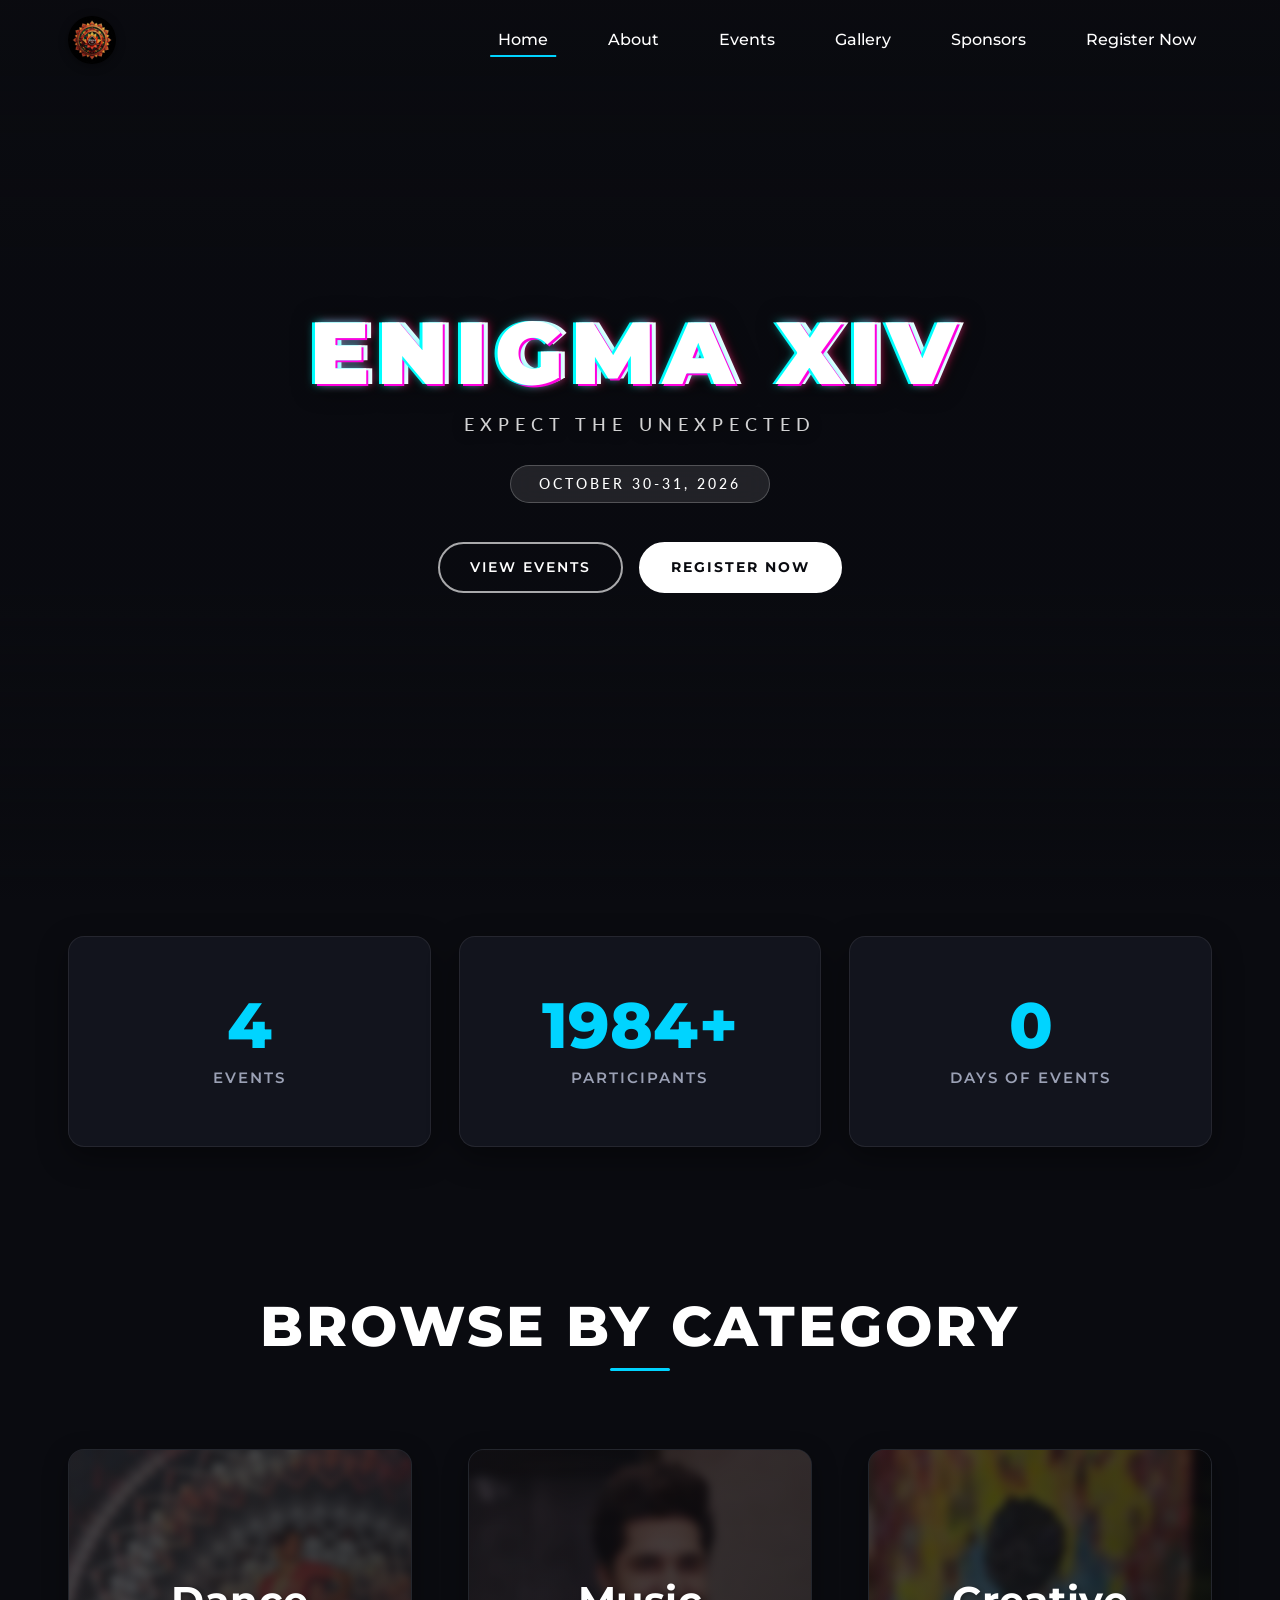
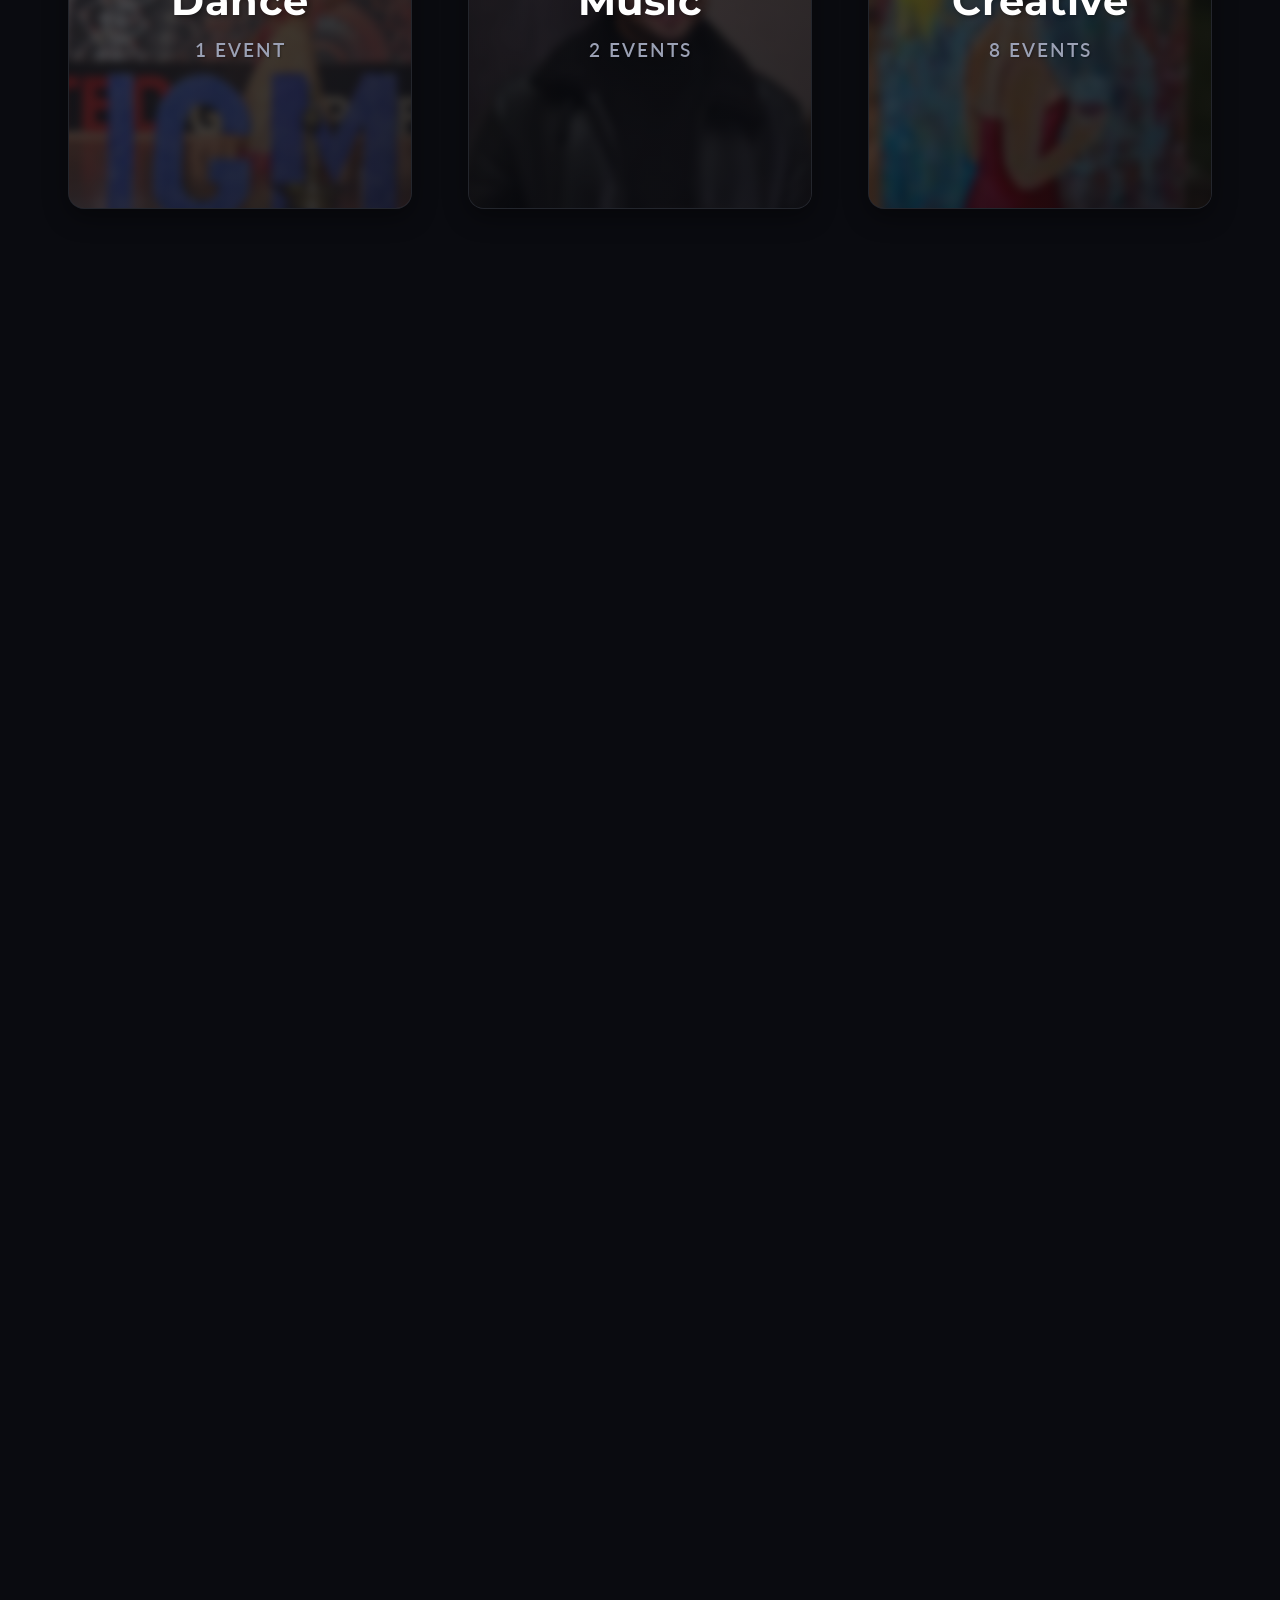
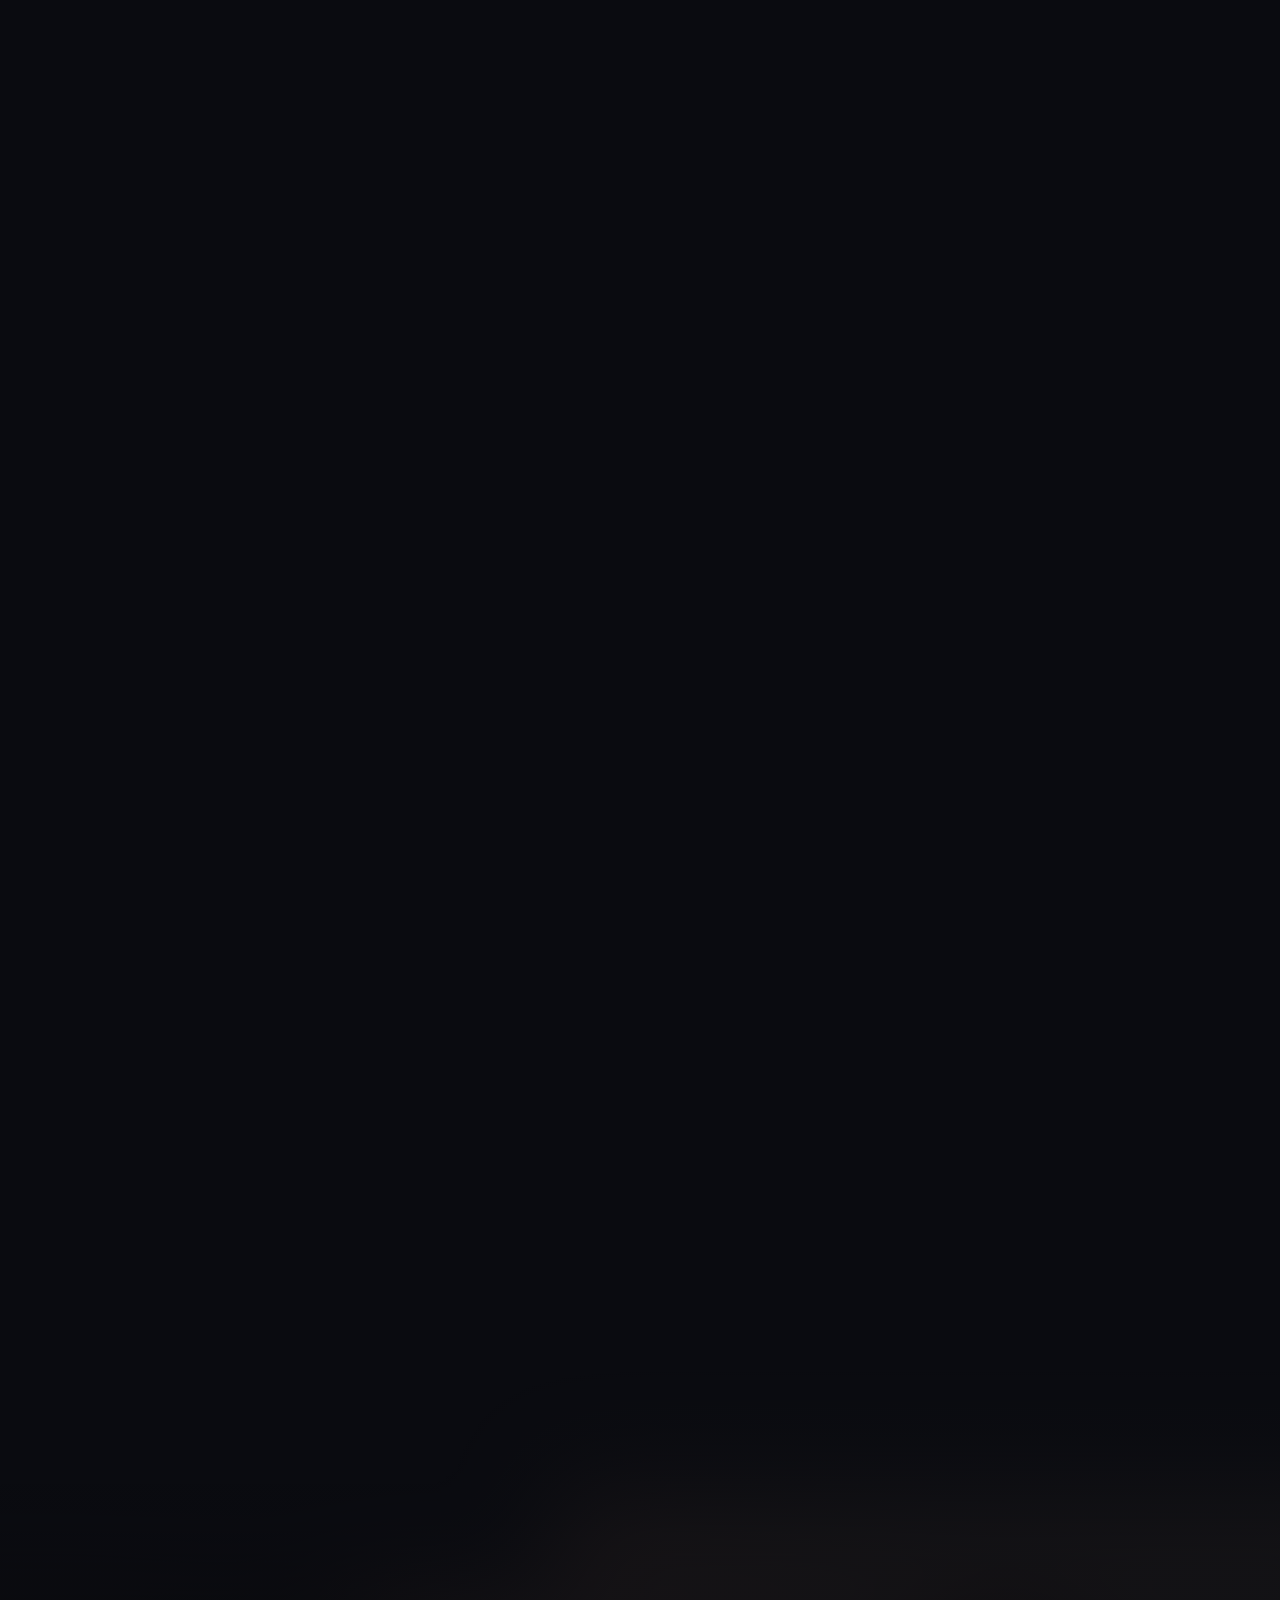
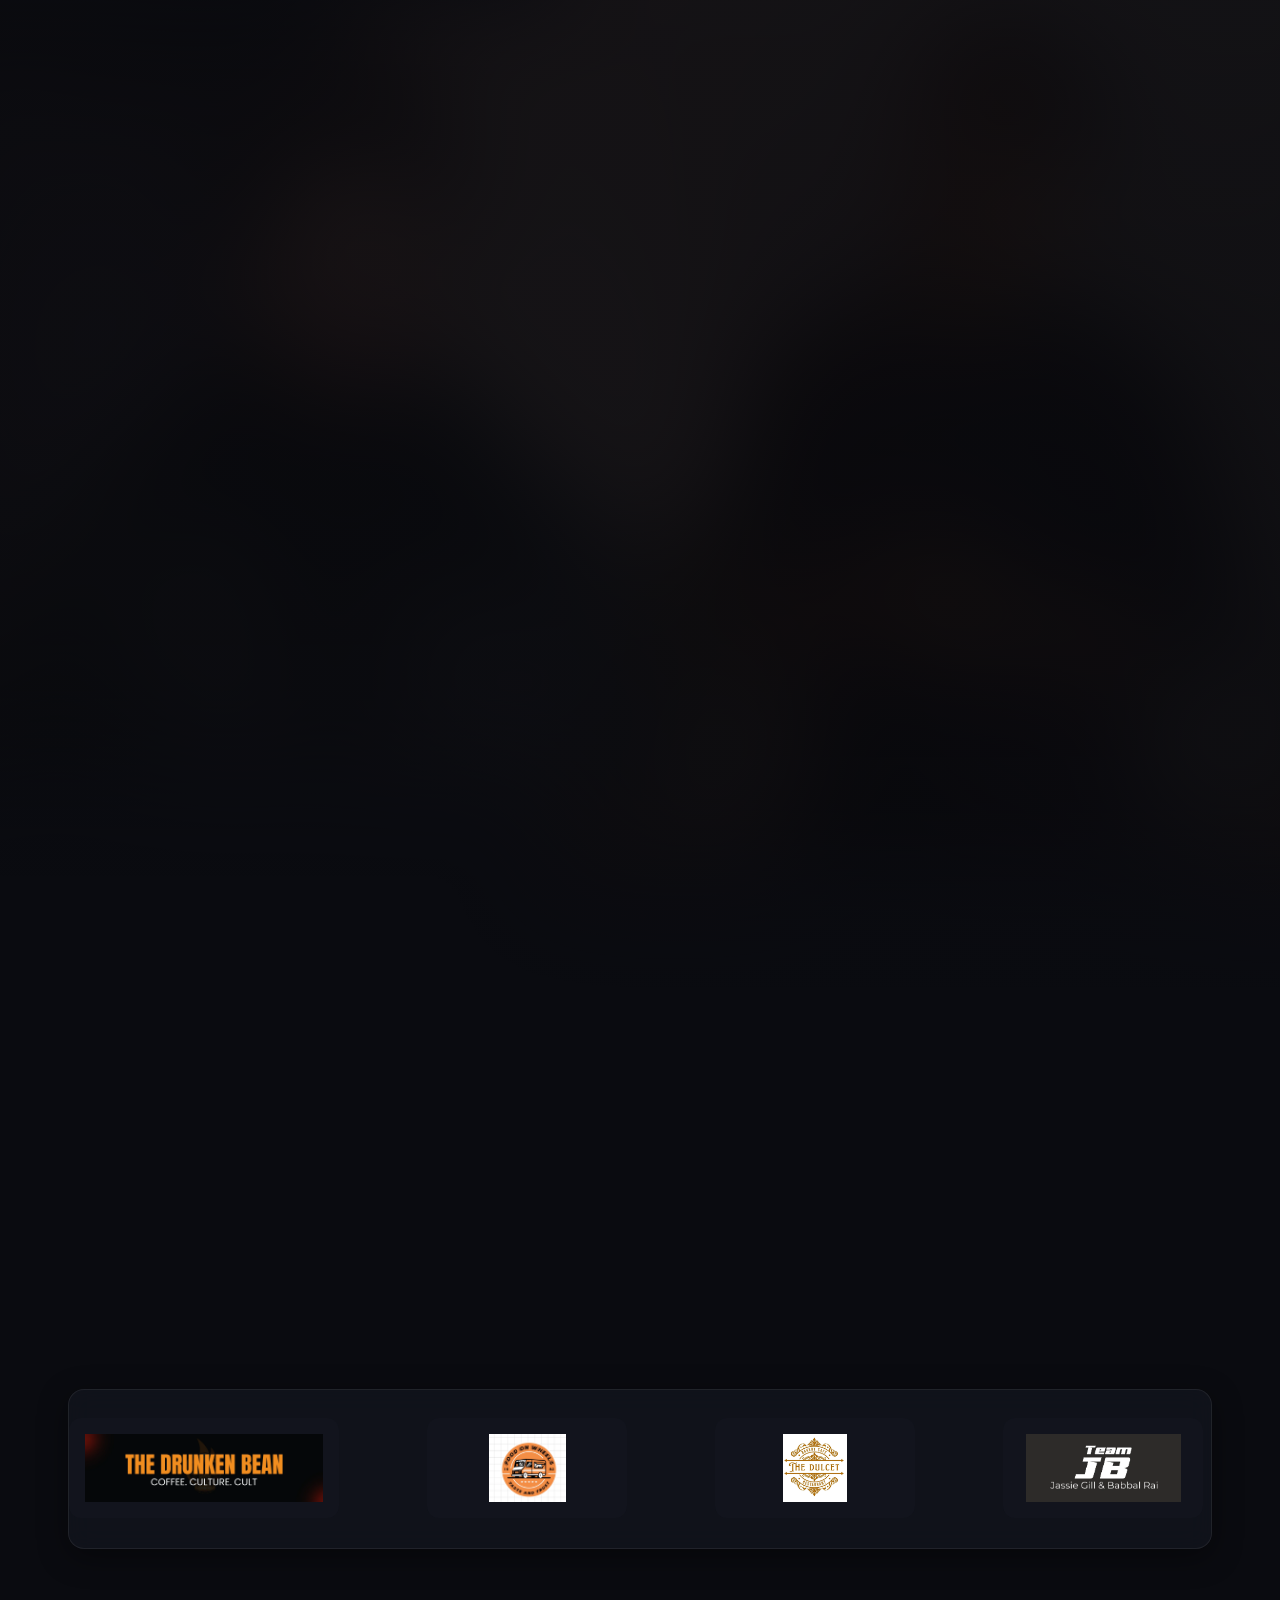
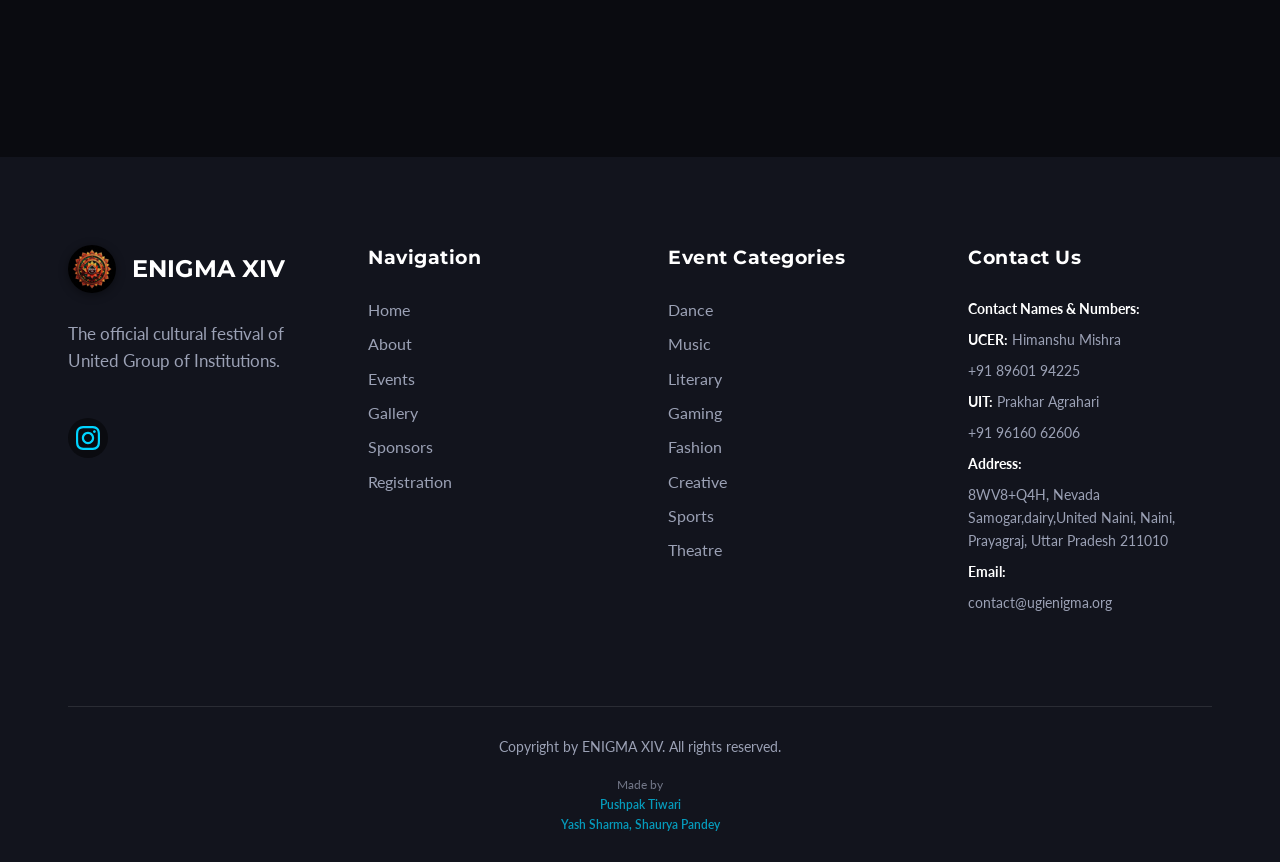
==== enigma13/index.html @ cfa93f31 "Fix total events count from 21 to 17" ====
<!DOCTYPE html>
<html lang="en">
<head>
    <meta charset="UTF-8">
    <meta name="viewport" content="width=device-width, initial-scale=1.0, maximum-scale=5.0, user-scalable=yes">
    <meta name="theme-color" content="#0A0A0A">
    <title>ENIGMA – The Pulse of UGI</title>
    
    <!-- Favicon -->
    <link rel="icon" type="image/jpeg" href="assets/logo.jpg">
    <link rel="shortcut icon" type="image/jpeg" href="assets/logo.jpg">
    <link rel="apple-touch-icon" href="assets/logo.jpg">
    
    <!-- Resource Hints for Performance -->
    <link rel="preconnect" href="https://fonts.googleapis.com">
    <link rel="preconnect" href="https://fonts.gstatic.com" crossorigin>
    <link rel="dns-prefetch" href="https://fonts.googleapis.com">
    <link rel="dns-prefetch" href="https://fonts.gstatic.com">
    <link rel="dns-prefetch" href="https://images.unsplash.com">
    
    <!-- Fonts with optimized loading -->
    <link href="https://fonts.googleapis.com/css2?family=Montserrat:wght@400;500;600;700;800&family=Lato:wght@300;400;700&display=swap" rel="stylesheet" media="print" onload="this.media='all'">
    <noscript><link href="https://fonts.googleapis.com/css2?family=Montserrat:wght@400;500;600;700;800&family=Lato:wght@300;400;700&display=swap" rel="stylesheet"></noscript>
    <!-- Fallback for fonts if onload fails -->
    <script>
        // Fallback font loading for mobile browsers
        (function() {
            var fontLink = document.querySelector('link[href*="fonts.googleapis.com"]');
            if (fontLink && fontLink.media === 'print') {
                setTimeout(function() {
                    if (fontLink.media === 'print') {
                        fontLink.media = 'all';
                    }
                }, 100);
            }
        })();
    </script>
    
    <!-- Critical CSS - Inline for faster rendering -->
    <style>
        /* Critical above-the-fold styles */
        body{background:#0A0A0A;color:#fff;font-family:'Lato',sans-serif;margin:0;padding:0}
        .header{position:fixed;top:0;left:0;width:100%;z-index:300;transition:transform .3s ease}
        /* Mobile hero video - no background image */
        @media (max-width:768px){
            .hero-video{display:block;width:100%;height:100%;object-fit:cover}
        }
    </style>
    
    <!-- Stylesheets -->
    <link rel="stylesheet" href="css/global.css?v=3" media="all">
    <link rel="stylesheet" href="css/header.css?v=3" media="all">
    <link rel="stylesheet" href="css/footer.css?v=3" media="all">
    <link rel="stylesheet" href="css/home.css?v=3" media="all">
    <link rel="stylesheet" href="css/animations.css?v=3" media="all">
</head>
<body>

    <!-- Header -->
    <header class="header" id="header">
        <div class="header-container">
            <a href="index.html" class="header-logo" aria-label="Go to Home Page">
                <img src="assets/logo.jpg" alt="ENIGMA XIV Logo" class="enigma-logo-img" width="50" height="50" loading="eager" fetchpriority="high" decoding="async">
            </a>
            <nav>
                <ul class="nav-menu">
                    <li><a href="index.html" class="active">Home</a></li>
                    <li><a href="about.html">About</a></li>
                    <li><a href="events.html">Events</a></li>
                    <li><a href="gallery.html">Gallery</a></li>
                    <li><a href="sponsors.html">Sponsors</a></li>
                    <li><a href="registration.html">Register Now</a></li>
                </ul>
            </nav>
            <button class="menu-toggle" id="menuToggle" aria-label="Toggle menu">
                <span></span>
                <span></span>
                <span></span>
            </button>
        </div>
        
        <!-- Mobile Menu Overlay -->
        <div class="mobile-menu-overlay" id="mobileMenu">
            <button class="mobile-menu-close" id="closeMenu" aria-label="Close menu">&times;</button>
            <ul class="mobile-menu">
                <li><a href="index.html">Home</a></li>
                <li><a href="about.html">About</a></li>
                <li><a href="events.html">Events</a></li>
                <li><a href="gallery.html">Gallery</a></li>
                <li><a href="sponsors.html">Sponsors</a></li>
                <li><a href="registration.html">Register Now</a></li>
            </ul>
        </div>
    </header>

    <!-- Main Content -->
    <main id="main-content">
        <!-- Hero Section -->
        <section class="hero-section" id="hero">
            <div class="hero-background">
                <video class="hero-video" autoplay loop muted playsinline webkit-playsinline preload="auto">
                    <source src="assets/home screen video.mp4" type="video/mp4">
                </video>
                <div class="hero-overlay"></div>
            </div>
            <div class="hero-content fade-in">
                <h1 class="hero-title" data-text="ENIGMA XIV">ENIGMA XIV</h1>
                <p class="hero-tagline">Expect the Unexpected</p>
                <p class="hero-dates">October 30-31, 2026</p>
                <div class="hero-buttons">
                    <a href="events.html" class="btn btn-outline">View Events</a>
                    <a href="registration.html" class="btn btn-primary">Register Now</a>
                </div>
            </div>
        </section>

        <!-- Statistics Section -->
        <section class="stats-section section">
            <div class="container">
                <div class="stats-grid">
                    <div class="stat-item fade-in">
                        <div class="stat-number" data-target="17">0</div>
                        <div class="stat-label">Events</div>
                    </div>
                    <div class="stat-item fade-in">
                        <div class="stat-number" data-target="8000">0</div>
                        <div class="stat-label">Participants</div>
                    </div>
                    <div class="stat-item fade-in">
                        <div class="stat-number" data-target="2">0</div>
                        <div class="stat-label">Days of Events</div>
                    </div>
                </div>
            </div>
        </section>

        <!-- Event Categories Section -->
        <section class="categories-section section">
            <div class="container">
                <h2 class="section-title fade-in">BROWSE BY CATEGORY</h2>
                <div class="categories-grid">
                    <a href="events.html?category=dance" class="category-card fade-in">
                        <div class="category-image"></div>
                        <div class="category-overlay"></div>
                        <div class="category-content">
                            <h3>Dance</h3>
                            <p class="category-count">1 EVENT</p>
                        </div>
                    </a>
                    <a href="events.html?category=music" class="category-card fade-in">
                        <div class="category-image"></div>
                        <div class="category-overlay"></div>
                        <div class="category-content">
                            <h3>Music</h3>
                            <p class="category-count">2 EVENTS</p>
                        </div>
                    </a>
                    <a href="events.html?category=creative" class="category-card fade-in">
                        <div class="category-image"></div>
                        <div class="category-overlay"></div>
                        <div class="category-content">
                            <h3>Creative</h3>
                            <p class="category-count">8 EVENTS</p>
                        </div>
                    </a>
                    <a href="events.html?category=theatre" class="category-card fade-in">
                        <div class="category-image"></div>
                        <div class="category-overlay"></div>
                        <div class="category-content">
                            <h3>Theatre</h3>
                            <p class="category-count">1 EVENT</p>
                        </div>
                    </a>
                    <a href="events.html?category=fashion" class="category-card fade-in">
                        <div class="category-image"></div>
                        <div class="category-overlay"></div>
                        <div class="category-content">
                            <h3>Fashion</h3>
                            <p class="category-count">1 EVENT</p>
                        </div>
                    </a>
                    <a href="events.html?category=gaming" class="category-card fade-in">
                        <div class="category-image"></div>
                        <div class="category-overlay"></div>
                        <div class="category-content">
                            <h3>Gaming</h3>
                            <p class="category-count">1 EVENT</p>
                        </div>
                    </a>
                    <a href="events.html?category=literary" class="category-card fade-in">
                        <div class="category-image"></div>
                        <div class="category-overlay"></div>
                        <div class="category-content">
                            <h3>Literary</h3>
                            <p class="category-count">1 EVENT</p>
                        </div>
                    </a>
                    <a href="events.html?category=sports" class="category-card fade-in">
                        <div class="category-image"></div>
                        <div class="category-overlay"></div>
                        <div class="category-content">
                            <h3>Sports</h3>
                            <p class="category-count">1 EVENT</p>
                        </div>
                    </a>
                </div>
            </div>
        </section>

        <!-- Schedule Section -->
        <section class="schedule-section section">
            <div class="container">
                <h2 class="section-title fade-in">EVENT SCHEDULE</h2>
                <div class="schedule-container">
                    <!-- Day 1 -->
                    <div class="schedule-day fade-in">
                        <div class="day-header">
                            <h3>Day 1</h3>
                            <p class="day-date">October 30, 2026</p>
                        </div>
                        <div class="day-events" id="day1Events">
                            <div class="schedule-event">
                                <span class="event-name">Open Mic</span>
                                <span class="event-venue">Audi, UCER</span>
                            </div>
                            <!-- <div class="schedule-event">
                                <span class="event-name">KBC Quiz</span>
                                <span class="event-venue">New CRC Conference Hall, UCER</span>
                            </div> -->
                            <div class="schedule-event">
                                <span class="event-name">Robo War</span>
                                <span class="event-venue">Activity Center, UCER</span>
                            </div>
                            <div class="schedule-event">
                                <span class="event-name">Nukkad Natak (Dramatics)</span>
                                <span class="event-venue">Open Theatre, UIT</span>
                            </div>
                            <div class="schedule-event">
                                <span class="event-name">Chessmate</span>
                                <span class="event-venue">Central Library, UCER</span>
                            </div>
                            <div class="schedule-event">
                                <span class="event-name">Face Painting</span>
                                <span class="event-venue">Smart Room, A-Block, Ground floor, UCER</span>
                            </div>
                            <div class="schedule-event">
                                <span class="event-name">Canvas Painting</span>
                                <span class="event-venue">Central Library, UCER</span>
                            </div>
                            <!--<div class="schedule-event">
                                <span class="event-name">Bug Brawl</span>
                                <span class="event-venue">Central Library Lab, First Floor, UCER</span>
                            </div>-->
                            <div class="schedule-event">
                                <span class="event-name">Fashion Show</span>
                                <span class="event-venue">Audi, UIT</span>
                            </div>
                            <div class="schedule-event">
                                <span class="event-name">Solo Dance</span>
                                <span class="event-venue">Audi, UIT</span>
                            </div>
                            <div class="schedule-event">
                                <span class="event-name">Solo Singing</span>
                                <span class="event-venue">Open Theater, UIT</span>
                            </div>
                            <!--<div class="schedule-event">
                                <span class="event-name">Roadies (Part 1)</span>
                                <span class="event-venue">Ground, UIT</span>
                            </div>-->
                            <!-- <div class="schedule-event">
                                <span class="event-name">Powerlifting</span>
                                <span class="event-venue">Ground, UIT</span>
                            </div> -->
                            <div class="schedule-event">
                                <span class="event-name">Mehndi Art</span>
                                <span class="event-venue">Conference Hall, UIP</span>
                            </div>
                            <div class="schedule-event">
                                <span class="event-name">Rangoli</span>
                                <span class="event-venue">Conference Hall, UIP</span>
                            </div>
                            <!-- <div class="schedule-event">
                                <span class="event-name">Mandala Art</span>
                                <span class="event-venue">3rd Floor, UCP</span>
                            </div> -->
                            <!-- <div class="schedule-event">
                                <span class="event-name">Shark Tank</span>
                                <span class="event-venue">Induction Hall, UCP</span>
                            </div> -->
                            <!--<div class="schedule-event">
                                <span class="event-name">Framefest (Start)</span>
                                <span class="event-venue">UGI</span>
                            </div>-->
                            <!--<div class="schedule-event">
                                <span class="event-name">Treasure Hunt</span>
                                <span class="event-venue">UGI</span>
                            </div>-->
                            <div class="schedule-event">
                                <span class="event-name">Web Dev</span>
                                <span class="event-venue">Lab, UIM</span>
                            </div>
                            <div class="schedule-event">
                                <span class="event-name">No Fire Cooking</span>
                                <span class="event-venue">Ground, UIT</span>
                            </div>
                            <div class="schedule-event">
                                <span class="event-name">Instrumental</span>
                                <span class="event-venue">Open Theater, UIT</span>
                            </div>
                        </div>
                    </div>

                    <!-- Day 2 -->
                    <div class="schedule-day fade-in">
                        <div class="day-header">
                            <h3>Day 2</h3>
                            <p class="day-date">October 31, 2026</p>
                        </div>
                        <div class="day-events" id="day2Events">
                            <div class="schedule-event">
                                <span class="event-name">Finale Solo Dance</span>
                                <span class="event-venue">Audi, UIT</span>
                            </div>
                            <div class="schedule-event">
                                <span class="event-name">Finale Group Dance</span>
                                <span class="event-venue">Open Theater, UIT</span>
                            </div>
                            <div class="schedule-event">
                                <span class="event-name">Finale Solo Singing</span>
                                <span class="event-venue">Open Theater, UIT</span>
                            </div>
                            <div class="schedule-event">
                                <span class="event-name">Finale Group Singing</span>
                                <span class="event-venue">Open Theater, UIT</span>
                            </div>
                            <!--<div class="schedule-event">
                                <span class="event-name">Framefest (End)</span>
                                <span class="event-venue">UGI</span>
                            </div>-->
                            <!-- <div class="schedule-event">
                                <span class="event-name">Powerlifting</span>
                                <span class="event-venue">Ground, UIT</span>
                            </div> -->
                            <!--<div class="schedule-event">
                                <span class="event-name">Roadies (Part 2)</span>
                                <span class="event-venue">Ground, UIT</span>
                            </div>-->
                            <div class="schedule-event schedule-event-concert">
                                <span class="event-name">Grand Concert</span>
                                <span class="event-venue">UIT Ground</span>
                            </div>
                        </div>
                    </div>
                </div>
            </div>
        </section>

        <!-- Special Guests Section -->
        <section class="guests-section section">
            <div class="container">
                <h2 class="section-title fade-in">SPECIAL GUESTS</h2>
                
                <!-- Chief Guest - Day 1 -->
                <div class="guest-day-container fade-in">
                    <div class="guests-grid">
                        <div class="guest-card guest-chief">
                            <div class="guest-label">Chief Guest</div>
                            <div class="guest-image">
                                <img src="assets/chief guest/Mohammad Misbahuddin Faruqui.webp" alt="Mohammad Misbahuddin Faruqui" loading="lazy" onerror="this.style.display='none'; this.nextElementSibling.style.display='flex';">
                                <div class="guest-placeholder" style="display: none;">MMF</div>
                            </div>
                            <div class="guest-name">Mohammad Misbahuddin Faruqui</div>
                            <div class="guest-date">Day 1 - November 21, 2025</div>
                            <div class="guest-venue-small">UCER</div>
                        </div>
                    </div>
                </div>

                <!-- Singers - Day 2 -->
                <div class="guest-day-container fade-in">
                    <div class="guests-grid">
                        <div class="guest-card guest-singer">
                            <div class="guest-label">Singer</div>
                            <div class="guest-image">
                                <img src="assets/singer/Jassi gill.webp" alt="Jassie Gill" loading="lazy" onerror="this.style.display='none'; this.nextElementSibling.style.display='flex';">
                                <div class="guest-placeholder" style="display: none;">JG</div>
                            </div>
                            <div class="guest-name">Jassie Gill</div>
                            <div class="guest-date">Day 2 - November 22, 2025</div>
                            <div class="guest-venue-small">UIT Ground</div>
                        </div>
                        <div class="guest-card guest-singer">
                            <div class="guest-label">Singer</div>
                            <div class="guest-image">
                                <img src="assets/singer/Babble Rai.webp" alt="Babbal Rai" loading="lazy" onerror="this.style.display='none'; this.nextElementSibling.style.display='flex';">
                                <div class="guest-placeholder" style="display: none;">BR</div>
                            </div>
                            <div class="guest-name">Babbal Rai</div>
                            <div class="guest-date">Day 2 - November 22, 2025</div>
                            <div class="guest-venue-small">UIT Ground</div>
                        </div>
                    </div>
                </div>
            </div>
        </section>

        <!-- Sponsors Marquee Section -->
        <section class="sponsors-section section">
            <div class="container">
                <h2 class="section-title fade-in">Our Sponsors</h2>
                <div class="sponsors-marquee">
                    <div class="sponsors-track">
                        <!-- All 12 Sponsor logos -->
                        <div class="sponsor-logo">
                            <img src="assets/sponseer/1000047033.webp" alt="Sponsor Logo" loading="lazy">
                        </div>
                        <div class="sponsor-logo">
                            <img src="assets/sponseer/1000047035.webp" alt="Sponsor Logo" loading="lazy">
                        </div>
                        <div class="sponsor-logo">
                            <img src="assets/sponseer/1000078763.webp" alt="Sponsor Logo" loading="lazy">
                        </div>
                        <div class="sponsor-logo">
                            <img src="assets/sponseer/1000078770.webp" alt="Sponsor Logo" loading="lazy">
                        </div>
                        <div class="sponsor-logo">
                            <img src="assets/sponseer/1000078773.webp" alt="Sponsor Logo" loading="lazy">
                        </div>
                        <div class="sponsor-logo">
                            <img src="assets/sponseer/1000078781.webp" alt="Sponsor Logo" loading="lazy">
                        </div>
                        <div class="sponsor-logo">
                            <img src="assets/sponseer/1000078783.webp" alt="Sponsor Logo" loading="lazy">
                        </div>
                        <div class="sponsor-logo">
                            <img src="assets/sponseer/1000078785.webp" alt="Sponsor Logo" loading="lazy">
                        </div>
                        <div class="sponsor-logo">
                            <img src="assets/sponseer/1000080586.webp" alt="Sponsor Logo" loading="lazy">
                        </div>
                        <div class="sponsor-logo">
                            <img src="assets/sponseer/1000080589.webp" alt="Sponsor Logo" loading="lazy">
                        </div>
                        <div class="sponsor-logo">
                            <img src="assets/sponseer/1000081649.webp" alt="Sponsor Logo" loading="lazy">
                        </div>
                        <div class="sponsor-logo">
                            <img src="assets/sponseer/1000081650.webp" alt="Sponsor Logo" loading="lazy">
                        </div>
                        <!-- Duplicate for seamless loop -->
                        <div class="sponsor-logo">
                            <img src="assets/sponseer/1000047033.webp" alt="Sponsor Logo" loading="lazy">
                        </div>
                        <div class="sponsor-logo">
                            <img src="assets/sponseer/1000047035.webp" alt="Sponsor Logo" loading="lazy">
                        </div>
                        <div class="sponsor-logo">
                            <img src="assets/sponseer/1000078763.webp" alt="Sponsor Logo" loading="lazy">
                        </div>
                        <div class="sponsor-logo">
                            <img src="assets/sponseer/1000078770.webp" alt="Sponsor Logo" loading="lazy">
                        </div>
                        <div class="sponsor-logo">
                            <img src="assets/sponseer/1000078773.webp" alt="Sponsor Logo" loading="lazy">
                        </div>
                        <div class="sponsor-logo">
                            <img src="assets/sponseer/1000078781.webp" alt="Sponsor Logo" loading="lazy">
                        </div>
                        <div class="sponsor-logo">
                            <img src="assets/sponseer/1000078783.webp" alt="Sponsor Logo" loading="lazy">
                        </div>
                        <div class="sponsor-logo">
                            <img src="assets/sponseer/1000078785.webp" alt="Sponsor Logo" loading="lazy">
                        </div>
                        <div class="sponsor-logo">
                            <img src="assets/sponseer/1000080586.webp" alt="Sponsor Logo" loading="lazy">
                        </div>
                        <div class="sponsor-logo">
                            <img src="assets/sponseer/1000080589.webp" alt="Sponsor Logo" loading="lazy">
                        </div>
                        <div class="sponsor-logo">
                            <img src="assets/sponseer/1000081649.webp" alt="Sponsor Logo" loading="lazy">
                        </div>
                        <div class="sponsor-logo">
                            <img src="assets/sponseer/1000081650.webp" alt="Sponsor Logo" loading="lazy">
                        </div>
                    </div>
                </div>
            </div>
        </section>
    </main>

    <!-- Footer -->
    <footer class="footer">
        <div class="footer-container">
            <div class="footer-grid">
                <!-- Column 1: Logo & Description -->
                <div class="footer-column">
                    <div class="footer-logo">
                        <img src="assets/logo.jpg" alt="ENIGMA XIV Logo" class="enigma-logo-img" width="50" height="50" loading="eager" fetchpriority="high" decoding="async">
                        <span>ENIGMA XIV</span>
                    </div>
                    <p>The official cultural festival of United Group of Institutions.</p>
                    <div class="social-icons">
                        <a href="https://www.instagram.com/enigmafest_25/" target="_blank" rel="noopener noreferrer" aria-label="Instagram">
                            <svg width="24" height="24" viewBox="0 0 24 24" fill="none" xmlns="http://www.w3.org/2000/svg">
                                <path d="M12 2.163c3.204 0 3.584.012 4.85.07 3.252.148 4.771 1.691 4.919 4.919.058 1.265.069 1.645.069 4.849 0 3.205-.012 3.584-.069 4.849-.149 3.225-1.664 4.771-4.919 4.919-1.266.058-1.644.07-4.85.07-3.204 0-3.584-.012-4.849-.07-3.26-.149-4.771-1.699-4.919-4.92-.058-1.265-.07-1.644-.07-4.849 0-3.204.013-3.583.07-4.849.149-3.227 1.664-4.771 4.919-4.919 1.266-.057 1.645-.069 4.849-.069zm0-2.163c-3.259 0-3.667.014-4.947.072-4.358.2-6.78 2.618-6.98 6.98-.059 1.281-.073 1.689-.073 4.948 0 3.259.014 3.668.072 4.948.2 4.358 2.618 6.78 6.98 6.98 1.281.058 1.689.072 4.948.072 3.259 0 3.668-.014 4.948-.072 4.354-.2 6.782-2.618 6.979-6.98.059-1.28.073-1.689.073-4.948 0-3.259-.014-3.667-.072-4.947-.196-4.354-2.617-6.78-6.979-6.98-1.281-.059-1.69-.073-4.949-.073zm0 5.838c-3.403 0-6.162 2.759-6.162 6.162s2.759 6.163 6.162 6.163 6.162-2.759 6.162-6.163c0-3.403-2.759-6.162-6.162-6.162zm0 10.162c-2.209 0-4-1.79-4-4 0-2.209 1.791-4 4-4s4 1.791 4 4c0 2.21-1.791 4-4 4zm6.406-11.845c-.796 0-1.441.645-1.441 1.44s.645 1.44 1.441 1.44c.795 0 1.439-.645 1.439-1.44s-.644-1.44-1.439-1.44z" fill="currentColor"/>
                            </svg>
                        </a>
                    </div>
                </div>

                <!-- Column 2: Navigation -->
                <div class="footer-column">
                    <h4>Navigation</h4>
                    <ul class="footer-links">
                        <li><a href="index.html">Home</a></li>
                        <li><a href="about.html">About</a></li>
                        <li><a href="events.html">Events</a></li>
                        <li><a href="gallery.html">Gallery</a></li>
                        <li><a href="sponsors.html">Sponsors</a></li>
                        <li><a href="registration.html">Registration</a></li>
                    </ul>
                </div>

                <!-- Column 3: Event Categories -->
                <div class="footer-column">
                    <h4>Event Categories</h4>
                    <ul class="footer-links">
                        <li><a href="events.html?category=dance">Dance</a></li>
                        <li><a href="events.html?category=music">Music</a></li>
                        <li><a href="events.html?category=literary">Literary</a></li>
                        <li><a href="events.html?category=gaming">Gaming</a></li>
                        <li><a href="events.html?category=fashion">Fashion</a></li>
                        <li><a href="events.html?category=creative">Creative</a></li>
                        <li><a href="events.html?category=sports">Sports</a></li>
                        <li><a href="events.html?category=theatre">Theatre</a></li>

                    </ul>
                </div>

                <!-- Column 4: Contact Us -->
                <div class="footer-column">
                    <h4>Contact Us</h4>
                    <div class="contact-info">
                        <p><strong>Contact Names & Numbers:</strong></p>
                        <p><strong>UCER:</strong> Himanshu Mishra</p>
                        <p>+91 89601 94225</p>
                        <p><strong>UIT:</strong> Prakhar Agrahari</p>
                        <p>+91 96160 62606</p>
                        <p><strong>Address:</strong></p>
                        <p>8WV8+Q4H, Nevada Samogar,dairy,United Naini, Naini, Prayagraj, Uttar Pradesh 211010
</p>
                        <p><strong>Email:</strong></p>
                        <p>contact@ugienigma.org</p>
                    </div>
                </div>
            </div>
            <div class="footer-bottom">
                <p>Copyright by ENIGMA XIV. All rights reserved.</p>
                <p class="footer-credit">Made by <br><span class="credit-names">Pushpak Tiwari <br>Yash Sharma, Shaurya Pandey</span></p>
            </div>
        </div>
    </footer>

    <!-- Scripts - Deferred for better performance -->
    <script src="js/header.js" defer></script>
    <script src="js/animations.js" defer></script>
    <script src="js/main.js" defer></script>
    <script src="js/version-check.js" defer></script>
</body>
</html>
---- enigma13/css/global.css ----
/* ============================================
   ENIGMA XIII - Global CSS Variables & Styles
   ============================================ */

:root {
    /* Typography Variables */
    --font-heading: 'Montserrat', sans-serif;
    --font-body: 'Lato', sans-serif;

    /* Clean College Fest Palette (Non-Cyberpunk) */
    --color-primary: #00D4FF;        /* Vibrant Fest Cyan/Blue */
    --color-secondary: #FFB703;      /* Warm Festival Gold/Amber */
    --color-accent: #FF5E7E;         /* Warm Coral Highlight */
    --color-bg: #0A0B10;             /* Clean Deep Fest Background */
    --color-surface: #12141D;        /* Card Background */
    --color-surface-card: rgba(18, 20, 29, 0.85);
    --color-border: rgba(255, 255, 255, 0.08);
    --color-border-glow: rgba(0, 212, 255, 0.25);
    --color-text-primary: #FFFFFF;   /* Main Text */
    --color-text-secondary: #9BA1B5; /* Sub-headings, meta-text */

    /* Spacing Variables */
    --spacing-xs: 0.5rem;
    --spacing-sm: 1rem;
    --spacing-md: 1.75rem;
    --spacing-lg: 3.5rem;
    --spacing-xl: 5.5rem;
    --spacing-xxl: 7.5rem;

    /* Border Radius */
    --radius-sm: 6px;
    --radius-md: 12px;
    --radius-lg: 16px;
    --radius-xl: 24px;
    --radius-full: 9999px;

    /* Transitions */
    --transition-fast: 0.2s ease;
    --transition-normal: 0.3s ease;
    --transition-slow: 0.5s ease;

    /* Z-index Layers */
    --z-base: 1;
    --z-dropdown: 100;
    --z-sticky: 200;
    --z-fixed: 300;
    --z-modal: 400;
}

/* ============================================
   Global Reset & Base Styles
   ============================================ */

/* Performance optimizations */
* {
    margin: 0;
    padding: 0;
    box-sizing: border-box;
}

/* GPU acceleration for transforms */
*,
*::before,
*::after {
    -webkit-font-smoothing: antialiased;
    -moz-osx-font-smoothing: grayscale;
}

/* Optimize rendering */
img, video {
    max-width: 100%;
    height: auto;
    display: block;
}

/* Mobile image optimization */
@media (max-width: 768px) {
    img {
        max-width: 100%;
        width: 100%;
        height: auto;
        object-fit: cover;
        image-rendering: -webkit-optimize-contrast;
        image-rendering: crisp-edges;
        display: block;
    }
    
    /* Prevent image overflow on mobile */
    .container img,
    section img {
        max-width: 100%;
        width: auto;
    }
}

html {
    scroll-behavior: smooth;
    font-size: 16px;
    -webkit-text-size-adjust: 100%;
    text-size-adjust: 100%;
}

body {
    font-family: var(--font-body);
    background-color: var(--color-bg);
    color: var(--color-text-primary);
    line-height: 1.65;
    overflow-x: hidden;
    -webkit-font-smoothing: antialiased;
    -moz-osx-font-smoothing: grayscale;
    -webkit-tap-highlight-color: transparent;
    text-rendering: optimizeLegibility;
    -webkit-font-feature-settings: "kern" 1;
    font-feature-settings: "kern" 1;
}

/* Touch-friendly buttons on mobile */
@media (max-width: 768px) {
    button,
    a.btn,
    .btn {
        min-height: 44px;
        min-width: 44px;
        touch-action: manipulation;
    }
}

/* ============================================
   Typography & Fest Titles
   ============================================ */

h1, h2, h3, h4, h5, h6 {
    font-family: var(--font-heading);
    font-weight: 800;
    line-height: 1.25;
    margin-bottom: var(--spacing-sm);
    color: var(--color-text-primary);
    letter-spacing: 0.5px;
}

h1 {
    font-size: clamp(2.2rem, 5vw, 3.8rem);
    letter-spacing: 1px;
}

h2 {
    font-size: clamp(1.8rem, 4vw, 2.8rem);
    letter-spacing: 1px;
}

h3 {
    font-size: clamp(1.3rem, 2.5vw, 1.8rem);
}

p {
    margin-bottom: var(--spacing-sm);
    color: var(--color-text-secondary);
    font-size: 1.05rem;
}

img {
    max-width: 100%;
    height: auto;
    display: block;
    image-rendering: -webkit-optimize-contrast;
    image-rendering: crisp-edges;
}

a {
    color: var(--color-primary);
    text-decoration: none;
    transition: all var(--transition-fast);
}

a:hover {
    color: #FFFFFF;
}

/* Section Title - Clean College Fest Styling */
.section-title {
    font-family: var(--font-heading);
    font-size: clamp(2rem, 4vw, 3rem);
    text-align: center;
    margin-bottom: var(--spacing-xl);
    text-transform: uppercase;
    letter-spacing: 3px;
    font-weight: 800;
    color: #FFFFFF;
    position: relative;
    display: table;
    margin-left: auto;
    margin-right: auto;
}

.section-title::after {
    content: '';
    position: absolute;
    bottom: -10px;
    left: 50%;
    transform: translateX(-50%);
    width: 60px;
    height: 3px;
    background: var(--color-primary);
    border-radius: var(--radius-full);
}

/* ============================================
   Custom Scrollbar - Sleek Modern Dark
   ============================================ */

::-webkit-scrollbar {
    width: 8px;
}

::-webkit-scrollbar-track {
    background: #0A0B10;
}

::-webkit-scrollbar-thumb {
    background: #1F2433;
    border-radius: var(--radius-full);
}

::-webkit-scrollbar-thumb:hover {
    background: var(--color-primary);
}

/* ============================================
   Animation Classes
   ============================================ */

.fade-in {
    opacity: 0;
    transform: translateY(30px);
    transition: opacity 0.6s ease, transform 0.6s ease;
}

.fade-in.is-visible {
    opacity: 1;
    transform: translateY(0);
}

.slide-in-left {
    opacity: 0;
    transform: translateX(-50px);
    transition: opacity 0.6s ease, transform 0.6s ease;
}

.slide-in-left.is-visible {
    opacity: 1;
    transform: translateX(0);
}

.slide-in-right {
    opacity: 0;
    transform: translateX(50px);
    transition: opacity 0.6s ease, transform 0.6s ease;
}

.slide-in-right.is-visible {
    opacity: 1;
    transform: translateX(0);
}

/* ============================================
   Responsive Typography
   ============================================ */

/* Container Responsive - Optimized */
.container {
    width: 100%;
    max-width: 1200px;
    margin: 0 auto;
    padding: 0 var(--spacing-md);
    contain: layout style;
}

@media (max-width: 992px) {
    .container {
        padding: 0 var(--spacing-md);
    }
}

@media (max-width: 768px) {
    html {
        font-size: 14px;
    }

    .container {
        padding: 0 var(--spacing-sm);
    }

    h1 {
        font-size: 2.5rem;
    }

    h2 {
        font-size: 2rem;
    }

    h3 {
        font-size: 1.5rem;
    }

    p {
        line-height: 1.5;
        font-size: 0.95rem;
    }
}

@media (max-width: 480px) {
    html {
        font-size: 13px;
    }

    .container {
        padding: 0 var(--spacing-xs);
    }

    h1 {
        font-size: 2rem;
    }

    h2 {
        font-size: 1.75rem;
    }

    h3 {
        font-size: 1.3rem;
    }
}
---- enigma13/css/header.css ----
/* ============================================
   Header Component Styles
   ============================================ */

.header {
    position: fixed;
    top: 0;
    left: 0;
    width: 100%;
    z-index: var(--z-fixed);
    padding: var(--spacing-sm) 0;
    transition: all var(--transition-normal);
    background-color: transparent;
    transform: translateY(0);
}

.header.header-hidden {
    transform: translateY(-100%);
}

.header.scrolled {
    background-color: rgba(7, 6, 12, 0.85);
    backdrop-filter: blur(16px);
    -webkit-backdrop-filter: blur(16px);
    border-bottom: 1px solid rgba(0, 240, 255, 0.25);
    box-shadow: 0 10px 30px rgba(0, 0, 0, 0.6), 0 0 25px rgba(0, 240, 255, 0.15);
    padding: var(--spacing-xs) 0;
}

.header-container {
    max-width: 1200px;
    margin: 0 auto;
    padding: 0 var(--spacing-md);
    display: flex;
    justify-content: space-between;
    align-items: center;
}

/* Logo */
.header-logo {
    display: flex;
    align-items: center;
    gap: var(--spacing-sm);
    z-index: var(--z-fixed);
    flex-shrink: 0;
    cursor: pointer;
    transition: transform var(--transition-fast), opacity var(--transition-fast);
    text-decoration: none;
    color: inherit;
}

.header-logo:hover {
    transform: scale(1.05);
    opacity: 0.9;
    text-decoration: none;
}

.header-logo:active {
    transform: scale(0.98);
}

.header-logo:focus {
    outline: 2px solid var(--color-primary);
    outline-offset: 4px;
    border-radius: var(--radius-sm);
}

.enigma-logo-img {
    height: 48px;
    width: 48px;
    border-radius: 50%;
    object-fit: cover;
    background: transparent;
    display: block;
    flex-shrink: 0;
    box-shadow: 0 2px 10px rgba(0, 0, 0, 0.4);
}

.header-logo-text {
    font-family: var(--font-heading);
    font-size: 1.5rem;
    font-weight: 700;
    color: var(--color-text-primary);
    display: inline-block;
    white-space: nowrap;
    line-height: 1;
    margin: 0;
}

/* Navigation */
.nav-menu {
    display: flex;
    list-style: none;
    gap: var(--spacing-md);
    align-items: center;
}

.nav-menu a {
    color: var(--color-text-primary);
    font-family: var(--font-heading);
    font-weight: 500;
    font-size: 1rem;
    padding: var(--spacing-xs) var(--spacing-sm);
    border-radius: var(--radius-sm);
    transition: color var(--transition-fast), background-color var(--transition-fast);
    position: relative;
}

.nav-menu a::after {
    content: '';
    position: absolute;
    bottom: 0;
    left: 50%;
    transform: translateX(-50%);
    width: 0;
    height: 2px;
    background: var(--color-primary);
    transition: width var(--transition-normal);
}

.nav-menu a:hover::after,
.nav-menu a.active::after {
    width: 80%;
}

.nav-menu a:hover {
    color: var(--color-primary);
}

/* Register Button */
.btn-register {
    background-color: var(--color-primary);
    color: var(--color-bg);
    padding: var(--spacing-xs) var(--spacing-md);
    border: none;
    border-radius: var(--radius-md);
    font-family: var(--font-heading);
    font-weight: 600;
    font-size: 1rem;
    cursor: pointer;
    transition: transform var(--transition-fast), box-shadow var(--transition-fast);
    text-transform: uppercase;
    letter-spacing: 1px;
}

.btn-register:hover {
    transform: scale(1.05);
    box-shadow: 0 4px 20px rgba(0, 255, 255, 0.4);
}

/* Mobile Menu Toggle */
.menu-toggle {
    display: none;
    flex-direction: column;
    gap: 5px;
    background: none;
    border: none;
    cursor: pointer;
    padding: var(--spacing-xs);
    z-index: var(--z-fixed);
}

.menu-toggle span {
    width: 25px;
    height: 3px;
    background: var(--color-text-primary);
    transition: all var(--transition-normal);
    border-radius: var(--radius-sm);
}

.menu-toggle.active span:nth-child(1) {
    transform: rotate(45deg) translate(8px, 8px);
}

.menu-toggle.active span:nth-child(2) {
    opacity: 0;
}

.menu-toggle.active span:nth-child(3) {
    transform: rotate(-45deg) translate(7px, -7px);
}

/* Mobile Menu Overlay */
.mobile-menu-overlay {
    position: fixed;
    top: 0;
    left: 0;
    width: 100vw;
    height: 100vh;
    background-color: var(--color-bg);
    z-index: var(--z-modal);
    display: none;
    flex-direction: column;
    justify-content: center;
    align-items: center;
    opacity: 0;
    transition: opacity var(--transition-normal);
}

.mobile-menu-overlay.active {
    display: flex;
    opacity: 1;
}

.mobile-menu {
    list-style: none;
    text-align: center;
}

.mobile-menu li {
    margin-bottom: var(--spacing-md);
    animation: slideInRight 0.3s ease forwards;
    opacity: 0;
}

.mobile-menu li:nth-child(1) { animation-delay: 0.1s; }
.mobile-menu li:nth-child(2) { animation-delay: 0.2s; }
.mobile-menu li:nth-child(3) { animation-delay: 0.3s; }
.mobile-menu li:nth-child(4) { animation-delay: 0.4s; }
.mobile-menu li:nth-child(5) { animation-delay: 0.5s; }
.mobile-menu li:nth-child(6) { animation-delay: 0.6s; }

.mobile-menu a {
    font-family: var(--font-heading);
    font-size: 2rem;
    font-weight: 700;
    color: var(--color-text-primary);
    display: block;
    padding: var(--spacing-sm);
    transition: color var(--transition-fast);
}

.mobile-menu a:hover {
    color: var(--color-primary);
}

.mobile-menu-close {
    position: absolute;
    top: var(--spacing-md);
    right: var(--spacing-md);
    background: none;
    border: none;
    color: var(--color-text-primary);
    font-size: 2rem;
    cursor: pointer;
    width: 50px;
    height: 50px;
    display: flex;
    align-items: center;
    justify-content: center;
    border-radius: 50%;
    transition: background-color var(--transition-fast);
}

.mobile-menu-close:hover {
    background-color: var(--color-surface);
}

@keyframes slideInRight {
    from {
        opacity: 0;
        transform: translateX(50px);
    }
    to {
        opacity: 1;
        transform: translateX(0);
    }
}

/* Responsive Design */
@media (max-width: 768px) {
    .nav-menu,
    .btn-register {
        display: none;
    }

    .menu-toggle {
        display: flex;
    }

    .header-logo {
        gap: var(--spacing-xs);
    }

    .enigma-logo-img {
        height: 60px;
        max-width: 180px;
    }
}

@media (max-width: 480px) {
    .header {
        padding: var(--spacing-sm) 0;
    }

    .header-container {
        padding: 0 var(--spacing-sm);
    }

    .enigma-logo-img {
        height: 45px;
        max-width: 130px;
    }

    .mobile-menu a {
        font-size: 1.5rem;
    }
}
---- enigma13/css/footer.css ----
/* ============================================
   Footer Component Styles
   ============================================ */

.footer {
    background-color: var(--color-surface);
    padding: var(--spacing-xl) 0 var(--spacing-md);
    margin-top: var(--spacing-xl);
}

.footer-container {
    max-width: 1200px;
    margin: 0 auto;
    padding: 0 var(--spacing-md);
}

.footer-grid {
    display: grid;
    grid-template-columns: repeat(4, 1fr);
    gap: var(--spacing-lg);
    margin-bottom: var(--spacing-lg);
}

.footer-column {
    display: flex;
    flex-direction: column;
}

.footer-logo {
    margin-bottom: var(--spacing-md);
    display: flex;
    align-items: center;
    gap: var(--spacing-sm);
    flex-wrap: wrap;
}

.footer-logo img {
    height: 48px;
    width: 48px;
    border-radius: 50%;
    object-fit: cover;
    display: block;
    flex-shrink: 0;
    box-shadow: 0 2px 10px rgba(0, 0, 0, 0.4);
}

.footer-logo span {
    font-family: var(--font-heading);
    font-size: 1.5rem;
    font-weight: 700;
    color: var(--color-text-primary);
    display: inline-block;
    white-space: nowrap;
    line-height: 1;
    margin: 0;
}

.footer-column h4 {
    font-family: var(--font-heading);
    font-size: 1.2rem;
    font-weight: 700;
    margin-bottom: var(--spacing-md);
    color: var(--color-text-primary);
}

.footer-column p {
    color: var(--color-text-secondary);
    margin-bottom: var(--spacing-sm);
    line-height: 1.6;
}

.footer-links {
    list-style: none;
}

.footer-links li {
    margin-bottom: var(--spacing-xs);
}

.footer-links a {
    color: var(--color-text-secondary);
    transition: color var(--transition-fast);
    display: inline-block;
}

.footer-links a:hover {
    color: var(--color-primary);
    transform: translateX(5px);
}

.contact-info {
    margin-bottom: var(--spacing-md);
}

.contact-info p {
    margin-bottom: var(--spacing-xs);
    font-size: 0.9rem;
}

.contact-info strong {
    color: var(--color-text-primary);
}

.social-icons {
    display: flex;
    gap: var(--spacing-sm);
    margin-top: var(--spacing-md);
}

.social-icons a {
    width: 40px;
    height: 40px;
    display: flex;
    align-items: center;
    justify-content: center;
    background-color: var(--color-bg);
    border-radius: 50%;
    transition: transform var(--transition-fast), background-color var(--transition-fast);
}

.social-icons a:hover {
    transform: scale(1.1);
    background-color: var(--color-primary);
}

.social-icons img,
.social-icons svg {
    width: 24px;
    height: 24px;
    object-fit: contain;
}

.social-icons svg {
    fill: var(--color-text-secondary);
    transition: fill var(--transition-fast);
}

.social-icons a:hover svg {
    fill: var(--color-text-primary);
}

.footer-bottom {
    border-top: 1px solid rgba(255, 255, 255, 0.1);
    padding-top: var(--spacing-md);
    text-align: center;
}

.footer-bottom p {
    color: var(--color-text-secondary);
    font-size: 0.9rem;
    margin: 0;
}

.footer-credit {
    margin-top: var(--spacing-sm) !important;
    font-size: 0.75rem !important;
    color: var(--color-text-secondary) !important;
    opacity: 0.7;
}

.credit-names {
    color: var(--color-primary);
    font-weight: 600;
}

/* Responsive Design */
@media (max-width: 992px) {
    .footer-grid {
        grid-template-columns: repeat(2, 1fr);
    }
}

@media (max-width: 768px) {
    .footer-grid {
        grid-template-columns: 1fr;
        gap: var(--spacing-md);
    }

    .footer-column {
        text-align: center;
    }

    .footer-logo {
        justify-content: center;
        gap: var(--spacing-xs);
    }

    .footer-logo img {
        height: 45px;
        max-width: 130px;
    }

    .footer-logo span {
        font-size: 1.3rem;
    }

    .social-icons {
        justify-content: center;
    }
}

@media (max-width: 480px) {
    .footer {
        padding: var(--spacing-lg) 0 var(--spacing-sm);
    }

    .footer-container {
        padding: 0 var(--spacing-sm);
    }

    .footer-grid {
        gap: var(--spacing-md);
    }

    .footer-column {
        text-align: center;
    }

    .footer-column h4 {
        font-size: 1rem;
        margin-bottom: var(--spacing-sm);
    }

    .footer-links {
        font-size: 0.9rem;
    }

    .footer-logo {
        flex-direction: column;
        align-items: center;
        gap: var(--spacing-xs);
    }

    .footer-logo img {
        height: 40px;
        max-width: 120px;
    }

    .footer-logo span {
        font-size: 1.2rem;
    }

    .contact-info {
        font-size: 0.85rem;
    }

    .social-icons {
        justify-content: center;
        margin-top: var(--spacing-sm);
    }

    .social-icons a {
        width: 35px;
        height: 35px;
    }

    .social-icons svg {
        width: 20px;
        height: 20px;
    }

    .footer-credit {
        font-size: 0.7rem !important;
    }
}
---- enigma13/css/home.css ----
/* ============================================
   Home Page Styles — Minimalist College Fest Edition
   ============================================ */

/* Hero Section — true full-screen, edge-to-edge */
.hero-section {
    position: relative;
    width: 100vw;
    height: 100vh;
    min-height: 600px;
    display: flex;
    align-items: center;
    justify-content: center;
    overflow: hidden;
    background-color: #0A0B10;
    margin: 0;
    padding: 0;
}

.hero-background {
    position: absolute;
    inset: 0;
    z-index: 0;
    overflow: hidden;
}

.hero-video {
    position: absolute;
    inset: 0;
    width: 100%;
    height: 100%;
    object-fit: cover;
    z-index: 1;
    pointer-events: none;
    filter: brightness(0.85) saturate(1.1);
}

.hero-overlay {
    position: absolute;
    inset: 0;
    background: linear-gradient(
        to bottom,
        rgba(10, 11, 16, 0.4) 0%,
        rgba(10, 11, 16, 0.1) 30%,
        rgba(10, 11, 16, 0.1) 65%,
        rgba(10, 11, 16, 0.88) 100%
    );
    z-index: 2;
}

.hero-content {
    position: relative;
    z-index: 3;
    text-align: center;
    color: #FFFFFF;
    max-width: 800px;
    padding: var(--spacing-md);
    background: transparent;
    border: none;
    box-shadow: none;
    backdrop-filter: none;
    -webkit-backdrop-filter: none;
}

.hero-title {
    font-size: clamp(2.8rem, 7vw, 5.5rem);
    font-weight: 900;
    margin-bottom: 0.6rem;
    text-transform: uppercase;
    letter-spacing: 8px;
    color: #FFFFFF;
    line-height: 1.05;
    position: relative;
    display: inline-block;
    text-shadow: 0 2px 25px rgba(0, 0, 0, 0.9);
    animation: glitch 5s infinite ease-in-out;
}

.hero-title::before,
.hero-title::after {
    content: attr(data-text);
    position: absolute;
    top: 0;
    left: 0;
    width: 100%;
    height: 100%;
    background: transparent;
    pointer-events: none;
}

.hero-title::before {
    left: 3px;
    text-shadow: -3px 0 #ff0055, 0 0 10px rgba(255, 0, 85, 0.7);
    animation: glitch-anim-1 4s infinite linear alternate-reverse;
}

.hero-title::after {
    left: -3px;
    text-shadow: -3px 0 #00ffff, 2px 2px #ff00de, 0 0 10px rgba(0, 255, 255, 0.7);
    animation: glitch-anim-2 4s infinite linear alternate-reverse;
}

@keyframes glitch-anim-1 {
    0%, 70% {
        clip-path: inset(50% 0 50% 0);
        opacity: 0;
        transform: translate(0);
    }
    71% {
        clip-path: inset(10% 0 60% 0);
        opacity: 1;
        transform: translate(-4px, -2px);
    }
    75% {
        clip-path: inset(80% 0 5% 0);
        opacity: 1;
        transform: translate(3px, 1px);
    }
    79% {
        clip-path: inset(30% 0 45% 0);
        opacity: 1;
        transform: translate(-3px, 2px);
    }
    83% {
        clip-path: inset(65% 0 15% 0);
        opacity: 1;
        transform: translate(4px, -1px);
    }
    87% {
        clip-path: inset(5% 0 75% 0);
        opacity: 1;
        transform: translate(-2px, 0);
    }
    91% {
        clip-path: inset(45% 0 35% 0);
        opacity: 1;
        transform: translate(3px, -2px);
    }
    95%, 100% {
        clip-path: inset(50% 0 50% 0);
        opacity: 0;
        transform: translate(0);
    }
}

@keyframes glitch-anim-2 {
    0%, 70% {
        clip-path: inset(50% 0 50% 0);
        opacity: 0;
        transform: translate(0);
    }
    72% {
        clip-path: inset(60% 0 15% 0);
        opacity: 1;
        transform: translate(4px, 2px);
    }
    76% {
        clip-path: inset(20% 0 65% 0);
        opacity: 1;
        transform: translate(-3px, -1px);
    }
    80% {
        clip-path: inset(75% 0 5% 0);
        opacity: 1;
        transform: translate(3px, -2px);
    }
    84% {
        clip-path: inset(40% 0 40% 0);
        opacity: 1;
        transform: translate(-4px, 1px);
    }
    88% {
        clip-path: inset(15% 0 70% 0);
        opacity: 1;
        transform: translate(2px, -1px);
    }
    92% {
        clip-path: inset(85% 0 2% 0);
        opacity: 1;
        transform: translate(-3px, 2px);
    }
    96%, 100% {
        clip-path: inset(50% 0 50% 0);
        opacity: 0;
        transform: translate(0);
    }
}

@keyframes glitch-skew {
    0%, 70% {
        transform: skew(0deg);
    }
    72% {
        transform: skew(-4deg) scale(1.02);
    }
    76% {
        transform: skew(5deg) scale(0.98);
    }
    80% {
        transform: skew(-3deg);
    }
    84% {
        transform: skew(4deg) scale(1.01);
    }
    88% {
        transform: skew(-1deg);
    }
    92% {
        transform: skew(0deg);
    }
    100% {
        transform: skew(0deg);
    }
}

.hero-tagline {
    font-size: clamp(0.9rem, 1.8vw, 1.15rem);
    font-weight: 500;
    margin-bottom: 1.6rem;
    color: rgba(255, 255, 255, 0.82);
    text-transform: uppercase;
    letter-spacing: 6px;
    text-shadow: 0 1px 12px rgba(0, 0, 0, 0.8);
}

.hero-dates {
    display: inline-block;
    font-size: 0.85rem;
    margin-bottom: 2.4rem;
    color: #FFFFFF;
    background: rgba(255, 255, 255, 0.1);
    backdrop-filter: blur(12px);
    -webkit-backdrop-filter: blur(12px);
    padding: 7px 28px;
    border-radius: var(--radius-full);
    border: 1px solid rgba(255, 255, 255, 0.22);
    font-weight: 500;
    letter-spacing: 3px;
    text-transform: uppercase;
}

.hero-buttons {
    display: flex;
    gap: var(--spacing-sm);
    justify-content: center;
    flex-wrap: wrap;
}

.btn {
    padding: 12px 30px;
    border-radius: var(--radius-full);
    font-family: var(--font-heading);
    font-weight: 600;
    font-size: 0.88rem;
    text-transform: uppercase;
    letter-spacing: 2px;
    transition: all var(--transition-fast);
    cursor: pointer;
    display: inline-flex;
    align-items: center;
    justify-content: center;
    text-decoration: none;
}

.btn:hover {
    transform: translateY(-2px);
}

.btn-primary {
    background-color: #FFFFFF;
    color: #0A0B10;
    border: 2px solid #FFFFFF;
    font-weight: 700;
}

.btn-primary:hover {
    background-color: var(--color-primary);
    border-color: var(--color-primary);
    color: #0A0B10;
}

.btn-outline {
    background: transparent;
    color: #FFFFFF;
    border: 2px solid rgba(255, 255, 255, 0.65);
}

.btn-outline:hover {
    background: rgba(255, 255, 255, 0.12);
    border-color: #FFFFFF;
    color: #FFFFFF;
}

/* Statistics Section */
.stats-section {
    position: relative;
    background: transparent;
    padding: var(--spacing-lg) 0;
    margin-top: -20px;
    z-index: 5;
}

.stats-grid {
    display: grid;
    grid-template-columns: repeat(auto-fit, minmax(220px, 1fr));
    gap: var(--spacing-md);
    text-align: center;
}

.stat-item {
    padding: var(--spacing-lg) var(--spacing-md);
    background: #12141D;
    border: 1px solid rgba(255, 255, 255, 0.08);
    border-radius: var(--radius-lg);
    box-shadow: 0 10px 30px rgba(0, 0, 0, 0.4);
    transition: all var(--transition-normal);
}

.stat-item:hover {
    transform: translateY(-4px);
    border-color: rgba(0, 212, 255, 0.3);
    box-shadow: 0 15px 35px rgba(0, 0, 0, 0.6);
}

.stat-number {
    font-family: var(--font-heading);
    font-size: clamp(2.8rem, 5vw, 4rem);
    font-weight: 800;
    color: var(--color-primary);
    margin-bottom: var(--spacing-xs);
    line-height: 1;
}

.stat-label {
    font-family: var(--font-heading);
    font-size: 0.95rem;
    color: var(--color-text-secondary);
    text-transform: uppercase;
    letter-spacing: 2px;
    font-weight: 600;
}

/* Categories Section */
.categories-section {
    background-color: var(--color-bg);
    padding: var(--spacing-xl) 0;
}

.section-title {
    font-family: var(--font-heading);
    font-size: clamp(2rem, 5vw, 3.5rem);
    text-align: center;
    margin-bottom: var(--spacing-xl);
    color: var(--color-text-primary);
    text-transform: uppercase;
    letter-spacing: 3px;
}

.categories-grid {
    display: grid;
    grid-template-columns: repeat(auto-fit, minmax(290px, 1fr));
    gap: var(--spacing-lg);
}

.category-card {
    position: relative;
    height: 360px;
    border-radius: var(--radius-lg);
    overflow: hidden;
    display: block;
    cursor: pointer;
    border: 1px solid rgba(255, 255, 255, 0.08);
    background: rgba(18, 20, 29, 0.9);
    box-shadow: 0 8px 24px rgba(0, 0, 0, 0.4);
    transition: all var(--transition-normal);
}

.category-card:hover {
    transform: translateY(-6px);
    border-color: rgba(255, 255, 255, 0.2);
    box-shadow: 0 16px 40px rgba(0, 0, 0, 0.6);
}

.category-image {
    position: absolute;
    top: -10px;
    left: -10px;
    width: calc(100% + 20px);
    height: calc(100% + 20px);
    background-size: cover;
    background-position: center center;
    background-repeat: no-repeat;
    z-index: 0;
    opacity: 0.75;
    filter: blur(4px) brightness(0.65) saturate(120%);
    transition: all var(--transition-normal);
    transform: scale(1.04);
}

.category-card:hover .category-image {
    opacity: 0.95;
    filter: blur(1.5px) brightness(0.85) saturate(135%);
    transform: scale(1.08);
}

/* Category-specific real image backgrounds */
.category-card[href*="dance"] .category-image {
    background-image: url('../assets/grid/dance.webp');
}

.category-card[href*="music"] .category-image {
    background-image: url('../assets/singer/Jassi%20gill.webp');
}

.category-card[href*="creative"] .category-image {
    background-image: url('../assets/grid/canvas%20painting.webp');
}

.category-card[href*="theatre"] .category-image {
    background-image: url('../assets/grid/dramatics.webp');
}

.category-card[href*="fashion"] .category-image {
    background-image: url('../assets/grid/fashion%20show.webp');
}

.category-card[href*="gaming"] .category-image {
    background-image: url('https://images.unsplash.com/photo-1542751371-adc38448a05e?w=800&q=80');
}

.category-card[href*="literary"] .category-image {
    background-image: url('../assets/grid/open%20mic.webp');
}

.category-card[href*="sports"] .category-image {
    background-image: url('../assets/grid/power%20lifting.webp');
}

.category-card[href*="photo-film"] .category-image {
    background-image: url('https://images.unsplash.com/photo-1516035069371-29a1b244cc32?w=800&q=80');
}

.category-overlay {
    position: absolute;
    inset: 0;
    background: linear-gradient(135deg, rgba(10, 11, 16, 0.4) 0%, rgba(10, 11, 16, 0.7) 100%);
    z-index: 1;
    transition: background var(--transition-normal);
}

.category-card:hover .category-overlay {
    background: linear-gradient(135deg, rgba(10, 11, 16, 0.2) 0%, rgba(10, 11, 16, 0.5) 100%);
}

.category-content {
    position: relative;
    z-index: 2;
    height: 100%;
    display: flex;
    flex-direction: column;
    justify-content: center;
    align-items: center;
    padding: var(--spacing-md);
    color: var(--color-text-primary);
    text-align: center;
}

.category-content h3 {
    font-size: 2.5rem;
    font-weight: 700;
    margin-bottom: var(--spacing-xs);
    text-shadow: 2px 2px 4px rgba(0, 0, 0, 0.3);
}

.category-count {
    font-size: 1.2rem;
    font-weight: 600;
    text-transform: uppercase;
    letter-spacing: 2px;
    text-shadow: 1px 1px 2px rgba(0, 0, 0, 0.3);
}

/* Sponsors Section */
/* Schedule Section - Fest Lineup */
.schedule-section {
    position: relative;
    background-color: transparent;
    padding: var(--spacing-xxl) 0;
}

.schedule-container {
    display: grid;
    grid-template-columns: repeat(auto-fit, minmax(380px, 1fr));
    gap: var(--spacing-xl);
    margin-top: var(--spacing-lg);
}

.schedule-day {
    background: rgba(18, 20, 29, 0.85);
    backdrop-filter: blur(12px);
    -webkit-backdrop-filter: blur(12px);
    border-radius: var(--radius-lg);
    padding: var(--spacing-xl);
    border: 1px solid rgba(255, 255, 255, 0.08);
    box-shadow: 0 12px 40px rgba(0, 0, 0, 0.5);
    transition: all var(--transition-normal);
}

.schedule-day:hover {
    border-color: rgba(255, 255, 255, 0.15);
    box-shadow: 0 20px 50px rgba(0, 0, 0, 0.7);
}

.day-header {
    text-align: center;
    margin-bottom: var(--spacing-lg);
    padding-bottom: var(--spacing-md);
    border-bottom: 1px solid rgba(255, 255, 255, 0.08);
}

.day-header h3 {
    font-size: 1.8rem;
    color: #FFFFFF;
    margin-bottom: var(--spacing-xs);
    font-weight: 700;
    text-transform: uppercase;
    letter-spacing: 3px;
}

.day-date {
    color: var(--color-text-secondary);
    font-size: 1.05rem;
    font-weight: 600;
    letter-spacing: 1px;
}

.day-events {
    display: flex;
    flex-direction: column;
    gap: var(--spacing-sm);
}

.schedule-event {
    display: flex;
    justify-content: space-between;
    align-items: center;
    padding: 12px 16px;
    background: rgba(255, 255, 255, 0.03);
    border-radius: var(--radius-sm);
    border-left: 3px solid rgba(255, 255, 255, 0.3);
    border-top: 1px solid rgba(255, 255, 255, 0.04);
    transition: all 0.25s ease;
}

.schedule-event:hover {
    transform: translateX(6px);
    background: rgba(255, 255, 255, 0.06);
}

.schedule-event .event-name {
    font-weight: 500;
    color: #FFFFFF;
    font-size: 1rem;
}

.schedule-event .event-venue {
    color: var(--color-text-secondary);
    font-weight: 500;
    font-size: 0.82rem;
    text-align: right;
    padding: 2px 10px;
    border-radius: var(--radius-full);
    border: 1px solid rgba(255, 255, 255, 0.12);
    background: rgba(255, 255, 255, 0.05);
}

.schedule-event-concert {
    background: linear-gradient(135deg, rgba(255, 0, 127, 0.25) 0%, rgba(0, 240, 255, 0.2) 100%);
    border-left: 5px solid #FF007F;
    box-shadow: 0 4px 20px rgba(255, 0, 127, 0.3);
}

.schedule-event-concert .event-name {
    color: #FFF;
    font-weight: 700;
    font-size: 1.15rem;
    text-shadow: 0 0 10px rgba(255, 0, 127, 0.5);
}

.schedule-event-concert .event-venue {
    color: #FF007F;
    border-color: #FF007F;
    background: rgba(255, 0, 127, 0.15);
}

.schedule-event-concert:hover {
    background: linear-gradient(135deg, rgba(255, 0, 127, 0.35) 0%, rgba(0, 240, 255, 0.3) 100%);
    box-shadow: 0 8px 30px rgba(255, 0, 127, 0.5);
    transform: translateX(10px) scale(1.02);
}

.schedule-event-singer {
    background: linear-gradient(135deg, rgba(0, 255, 255, 0.08) 0%, rgba(0, 0, 0, 0.2) 100%);
    border-left: 3px solid var(--color-primary);
    border-left-width: 3px;
    padding-left: var(--spacing-lg);
}

.schedule-event-singer .event-name {
    color: var(--color-text-primary);
    font-weight: 500;
    font-size: 0.95rem;
}

.schedule-event-singer:hover {
    background: linear-gradient(135deg, rgba(0, 255, 255, 0.12) 0%, rgba(0, 0, 0, 0.3) 100%);
}

.schedule-event-venue {
    background: rgba(0, 255, 255, 0.05);
    border-left: 2px solid rgba(0, 255, 255, 0.3);
    margin-top: var(--spacing-md);
    max-width: 400px;
    margin-left: auto;
    margin-right: auto;
}

.schedule-event-venue .event-name {
    color: var(--color-text-secondary);
    font-weight: 500;
    font-size: 0.9rem;
}

.schedule-singers-container {
    display: grid;
    grid-template-columns: repeat(3, 1fr);
    gap: var(--spacing-md);
    margin: var(--spacing-md) 0;
}

.schedule-singer-box {
    display: flex;
    flex-direction: column;
    align-items: center;
    gap: var(--spacing-sm);
}

.schedule-singer-image {
    width: 100%;
    max-width: 150px;
    aspect-ratio: 1;
    border-radius: var(--radius-md);
    overflow: hidden;
    border: 2px solid var(--color-primary);
    background: linear-gradient(135deg, rgba(0, 255, 255, 0.1) 0%, rgba(0, 0, 0, 0.3) 100%);
    display: flex;
    align-items: center;
    justify-content: center;
    position: relative;
}

.schedule-singer-image img {
    width: 100%;
    height: 100%;
    object-fit: cover;
}

.schedule-singer-placeholder {
    font-size: 2rem;
    font-weight: 700;
    color: var(--color-primary);
    text-shadow: 0 0 10px rgba(0, 255, 255, 0.5);
}

.schedule-singer-label {
    color: var(--color-primary);
    font-weight: 600;
    font-size: 0.85rem;
    text-align: center;
    text-transform: uppercase;
    letter-spacing: 1px;
    margin-bottom: var(--spacing-xs);
}

.schedule-singer-name {
    color: var(--color-text-primary);
    font-weight: 500;
    font-size: 0.9rem;
    text-align: center;
}

.schedule-chief-guest .schedule-singer-image {
    border-color: rgba(255, 215, 0, 0.8);
    border-width: 3px;
    box-shadow: 0 0 15px rgba(255, 215, 0, 0.3);
}

.schedule-chief-guest .schedule-singer-label {
    color: rgba(255, 215, 0, 0.9);
    font-weight: 700;
}

.schedule-chief-guest .schedule-singer-name {
    color: rgba(255, 215, 0, 0.9);
    font-weight: 600;
}

/* Special Guests Section - Blurred backdrop per guest type */
.guests-section {
    position: relative;
    background-color: #0A0B10;
    padding: var(--spacing-xxl) 0;
    overflow: hidden;
    z-index: 1;
}

/* Singers backdrop — artist images blurred */
.guests-section::before {
    content: '';
    position: absolute;
    top: -15%;
    left: -15%;
    width: 130%;
    height: 130%;
    background-image: 
        url('../assets/singer/Jassi%20gill.webp'),
        url('../assets/singer/Babble%20Rai.webp');
    background-size: 50% auto, 50% auto;
    background-position: left 10% center, right 10% center;
    background-repeat: no-repeat;
    filter: blur(50px) brightness(0.28) saturate(160%);
    z-index: 0;
    pointer-events: none;
    opacity: 0.5;
}

/* Edge fade overlay */
.guests-section::after {
    content: '';
    position: absolute;
    inset: 0;
    background: linear-gradient(180deg, #0A0B10 0%, rgba(10, 11, 16, 0.55) 20%, rgba(10, 11, 16, 0.55) 80%, #0A0B10 100%);
    z-index: 1;
    pointer-events: none;
}

.guests-section .container {
    position: relative;
    z-index: 2;
}

/* Chief Guest sub-section - separate blurred backdrop via the card itself */
.guest-chief {
    position: relative;
    overflow: hidden;
}

.guest-chief::before {
    content: '';
    position: absolute;
    inset: -30px;
    background-image: url('../assets/chief%20guest/Mohammad%20Misbahuddin%20Faruqui.webp');
    background-size: cover;
    background-position: center top;
    filter: blur(30px) brightness(0.2) saturate(80%);
    z-index: 0;
    pointer-events: none;
    opacity: 0.7;
}

.guest-chief > * {
    position: relative;
    z-index: 1;
}

.guest-day-container {
    margin-bottom: var(--spacing-xl);
}

.guest-day-container:last-child {
    margin-bottom: 0;
}

.guests-grid {
    display: grid;
    grid-template-columns: repeat(auto-fit, minmax(280px, 1fr));
    gap: var(--spacing-lg);
    justify-items: center;
    max-width: 1000px;
    margin: 0 auto;
}

.guest-card {
    background: #12141D;
    border-radius: var(--radius-lg);
    padding: var(--spacing-lg);
    display: flex;
    flex-direction: column;
    align-items: center;
    gap: 0.6rem;
    border: 1px solid rgba(255, 255, 255, 0.08);
    box-shadow: 0 15px 35px rgba(0, 0, 0, 0.5);
    transition: all var(--transition-normal);
    width: 100%;
    max-width: 320px;
    position: relative;
    overflow: hidden;
}

.guest-card:hover {
    transform: translateY(-6px);
    border-color: rgba(0, 212, 255, 0.4);
    box-shadow: 0 20px 45px rgba(0, 0, 0, 0.7), 0 0 25px rgba(0, 212, 255, 0.15);
}

.guest-label {
    color: var(--color-primary);
    font-weight: 700;
    font-size: 0.8rem;
    text-align: center;
    text-transform: uppercase;
    letter-spacing: 2px;
    background: rgba(0, 212, 255, 0.1);
    padding: 4px 14px;
    border-radius: var(--radius-full);
}

.guest-image {
    width: 100%;
    max-width: 200px;
    aspect-ratio: 1;
    border-radius: var(--radius-md);
    overflow: hidden;
    border: 2px solid rgba(255, 255, 255, 0.12);
    background: #181B26;
    display: flex;
    align-items: center;
    justify-content: center;
    position: relative;
    box-shadow: 0 8px 25px rgba(0, 0, 0, 0.4);
    flex-shrink: 0;
    margin: 0.4rem 0;
}

.guest-image img {
    width: 100%;
    height: 100%;
    object-fit: cover;
    display: block;
    image-rendering: -webkit-optimize-contrast;
    image-rendering: crisp-edges;
    transition: transform var(--transition-slow);
}

.guest-card:hover .guest-image img {
    transform: scale(1.05);
}

.guest-placeholder {
    font-size: 2.5rem;
    font-weight: 800;
    color: var(--color-primary);
}

.guest-name {
    color: #FFFFFF;
    font-weight: 700;
    font-size: 1.15rem;
    text-align: center;
    text-transform: uppercase;
    letter-spacing: 1px;
    margin-top: 0.25rem;
    line-height: 1.3;
}

.guest-date {
    color: var(--color-secondary);
    font-size: 0.85rem;
    font-weight: 600;
    text-align: center;
    letter-spacing: 0.5px;
}

.guest-venue-small {
    color: var(--color-text-secondary);
    font-size: 0.75rem;
    font-weight: 500;
    text-align: center;
    text-transform: uppercase;
    letter-spacing: 1px;
}

/* Chief Guest Gold Badge */
.guest-chief .guest-label {
    color: var(--color-secondary);
    background: rgba(255, 183, 3, 0.12);
}

.guest-chief .guest-image {
    border-color: rgba(255, 183, 3, 0.35);
}

.guest-chief:hover {
    border-color: rgba(255, 183, 3, 0.5);
    box-shadow: 0 20px 45px rgba(0, 0, 0, 0.7), 0 0 25px rgba(255, 183, 3, 0.15);
}

/* Responsive Design for Guests Section */
@media (max-width: 768px) {
    .guests-section {
        padding: var(--spacing-xl) 0;
    }

    .guests-grid {
        grid-template-columns: 1fr;
        gap: var(--spacing-md);
        padding: 0 var(--spacing-sm);
    }

    .guest-card {
        max-width: 100%;
        padding: var(--spacing-lg);
        width: 100%;
    }

    .guest-image {
        max-width: 190px;
        width: 190px;
        height: 190px;
        margin: 0 auto;
    }
}

/* Grand Concert Hero Section - Fest Stage Glow */
.grand-concert-hero {
    position: relative;
    min-height: 90vh;
    display: flex;
    align-items: center;
    justify-content: center;
    overflow: hidden;
    padding: var(--spacing-xxl) 0;
    background: #090714;
}

.grand-concert-hero::before {
    content: '';
    position: absolute;
    top: -20%;
    left: -20%;
    width: 140%;
    height: 140%;
    background-image: 
        radial-gradient(circle at 30% 40%, rgba(255, 0, 127, 0.4) 0%, transparent 60%),
        radial-gradient(circle at 70% 60%, rgba(0, 240, 255, 0.4) 0%, transparent 60%),
        url('../assets/singer/Jassi%20gill.webp'),
        url('../assets/singer/Babble%20Rai.webp');
    background-size: auto, auto, 55% auto, 55% auto;
    background-position: center, center, left center, right center;
    background-repeat: no-repeat;
    filter: blur(60px) saturate(220%) brightness(0.4);
    transform: scale(1.2);
    z-index: 0;
    opacity: 0.9;
}

.concert-hero-title {
    font-size: clamp(2.5rem, 6vw, 4.5rem);
    color: var(--color-primary);
    font-weight: 900;
    text-transform: uppercase;
    letter-spacing: 3px;
    text-align: center;
    margin-bottom: var(--spacing-xxl);
    position: relative;
    z-index: 3;
}

.concert-hero-content {
    position: relative;
    width: 100%;
    max-width: 1400px;
    margin: 0 auto;
    z-index: 2;
    padding: var(--spacing-lg) 0;
}

.concert-background-video {
    position: absolute;
    top: 0;
    left: 0;
    width: 100%;
    height: 100%;
    z-index: 0;
    overflow: hidden;
    opacity: 0.3;
}

.concert-background-video iframe {
    position: absolute;
    top: 50%;
    left: 50%;
    transform: translate(-50%, -50%);
    width: 100vw;
    height: 100vh;
    min-height: 100vh;
    min-width: 177.77vh;
    pointer-events: none;
    object-fit: cover;
}

.video-overlay {
    position: absolute;
    top: 0;
    left: 0;
    width: 100%;
    height: 100%;
    background: linear-gradient(180deg, rgba(0, 0, 0, 0.85) 0%, rgba(0, 0, 0, 0.7) 50%, rgba(0, 0, 0, 0.85) 100%);
    z-index: 1;
}

.artists-showcase-hero {
    display: grid;
    grid-template-columns: 1fr 1fr;
    gap: var(--spacing-xl);
    margin: var(--spacing-xxl) 0;
    position: relative;
    z-index: 2;
    padding: 0 var(--spacing-md);
}

.artist-hero-left,
.artist-hero-right {
    display: flex;
    flex-direction: column;
    align-items: center;
    gap: var(--spacing-lg);
}

.artist-image-large {
    width: 100%;
    max-width: 320px;
    aspect-ratio: 3 / 4;
    border-radius: var(--radius-lg);
    border: 3px solid var(--color-primary);
    background: linear-gradient(135deg, rgba(0, 255, 255, 0.05) 0%, rgba(0, 0, 0, 0.9) 100%);
    display: flex;
    align-items: center;
    justify-content: center;
    box-shadow: 0 15px 40px rgba(0, 255, 255, 0.3), 0 0 60px rgba(0, 255, 255, 0.15);
    position: relative;
    overflow: hidden;
    transition: transform 0.3s ease, box-shadow 0.3s ease;
}

.artist-image-large:hover {
    transform: translateY(-5px);
    box-shadow: 0 20px 50px rgba(0, 255, 255, 0.4), 0 0 80px rgba(0, 255, 255, 0.2);
}

.artist-image-placeholder {
    font-size: 6rem;
    font-weight: 900;
    color: var(--color-primary);
    text-shadow: 0 0 30px rgba(0, 255, 255, 0.8), 0 0 60px rgba(0, 255, 255, 0.4);
    position: relative;
    z-index: 1;
}

.artist-image-large img {
    width: 100%;
    height: 100%;
    object-fit: cover;
    position: relative;
    z-index: 1;
}

.artist-hero-name {
    font-size: clamp(1.8rem, 3vw, 2.2rem);
    color: var(--color-primary);
    font-weight: 700;
    text-transform: uppercase;
    letter-spacing: 2px;
    text-shadow: 0 0 15px rgba(0, 255, 255, 0.5);
    text-align: center;
}

.concert-info-hero {
    text-align: center;
    margin-top: var(--spacing-xxl);
    position: relative;
    z-index: 2;
    padding: var(--spacing-lg);
    background: rgba(0, 0, 0, 0.4);
    border-radius: var(--radius-md);
    backdrop-filter: blur(10px);
    border: 1px solid rgba(0, 255, 255, 0.2);
}

.concert-date-hero {
    font-size: clamp(1.5rem, 3vw, 2rem);
    color: var(--color-text-primary);
    font-weight: 600;
    margin-bottom: var(--spacing-md);
    text-shadow: 0 2px 10px rgba(0, 0, 0, 0.8);
}

.concert-venue-hero {
    font-size: clamp(1.2rem, 2.5vw, 1.5rem);
    color: var(--color-primary);
    font-weight: 500;
    text-transform: uppercase;
    letter-spacing: 2px;
    text-shadow: 0 0 15px rgba(0, 255, 255, 0.4);
}

/* Grand Concert Section */
.grand-concert-section {
    background: linear-gradient(180deg, var(--color-bg) 0%, rgba(0, 255, 255, 0.03) 50%, var(--color-bg) 100%);
    padding: var(--spacing-xxl) 0;
    position: relative;
    overflow: hidden;
}

.concert-hero {
    text-align: center;
    margin-bottom: var(--spacing-xl);
    position: relative;
    z-index: 1;
}


.concert-main-title {
    font-size: 4rem;
    color: var(--color-primary);
    font-weight: 900;
    text-transform: uppercase;
    letter-spacing: 4px;
    margin-bottom: var(--spacing-sm);
    text-shadow: 0 0 30px rgba(0, 255, 255, 0.5), 0 0 60px rgba(0, 255, 255, 0.3);
    position: relative;
}

.concert-subtitle {
    font-size: 1.3rem;
    color: var(--color-text-secondary);
    font-weight: 400;
    letter-spacing: 1px;
}

.concert-grid {
    display: grid;
    grid-template-columns: 1fr 1fr;
    gap: var(--spacing-xl);
    align-items: start;
    max-width: 1200px;
    margin: 0 auto;
}

.concert-artists {
    background-color: var(--color-surface);
    border-radius: var(--radius-lg);
    padding: var(--spacing-xl);
    border: 1px solid rgba(0, 255, 255, 0.2);
    position: relative;
    overflow: hidden;
}

.concert-artists::before {
    content: '';
    position: absolute;
    top: 0;
    left: 0;
    right: 0;
    height: 3px;
    background: linear-gradient(90deg, transparent, var(--color-primary), transparent);
}

.artists-title {
    font-size: 1.2rem;
    color: var(--color-text-secondary);
    text-transform: uppercase;
    letter-spacing: 2px;
    margin-bottom: var(--spacing-lg);
    text-align: center;
    font-weight: 500;
}

.artists-showcase {
    display: flex;
    align-items: center;
    justify-content: center;
    gap: var(--spacing-md);
    margin-bottom: var(--spacing-lg);
    flex-wrap: wrap;
}

.artist-card {
    display: flex;
    flex-direction: column;
    align-items: center;
    gap: var(--spacing-sm);
}

.artist-avatar {
    width: 120px;
    height: 120px;
    border-radius: 50%;
    border: 3px solid var(--color-primary);
    background-color: var(--color-bg);
    display: flex;
    align-items: center;
    justify-content: center;
    position: relative;
    overflow: hidden;
    box-shadow: 0 0 20px rgba(0, 255, 255, 0.3);
    transition: transform 0.3s ease, box-shadow 0.3s ease;
}

.artist-avatar:hover {
    transform: scale(1.1);
    box-shadow: 0 0 30px rgba(0, 255, 255, 0.5);
}

.avatar-glow {
    position: absolute;
    width: 100%;
    height: 100%;
    background: radial-gradient(circle, rgba(0, 255, 255, 0.2) 0%, transparent 70%);
    animation: rotate-glow 4s linear infinite;
}

@keyframes rotate-glow {
    from { transform: rotate(0deg); }
    to { transform: rotate(360deg); }
}

.avatar-initial {
    font-size: 3.5rem;
    font-weight: 800;
    color: var(--color-primary);
    position: relative;
    z-index: 1;
    text-shadow: 0 0 20px rgba(0, 255, 255, 0.6);
}

.artist-name {
    font-size: 1.3rem;
    color: var(--color-primary);
    font-weight: 600;
    text-transform: uppercase;
    letter-spacing: 1px;
    text-align: center;
}

.artist-divider {
    font-size: 2rem;
    color: var(--color-text-secondary);
    font-weight: 300;
    padding: 0 var(--spacing-sm);
}

.concert-venue-info {
    text-align: center;
    padding-top: var(--spacing-md);
    border-top: 1px solid rgba(0, 255, 255, 0.2);
}

.venue-name {
    font-size: 1.1rem;
    color: var(--color-text-secondary);
    font-weight: 400;
}

.concert-media {
    width: 100%;
}

.video-wrapper {
    position: relative;
    padding-bottom: 56.25%;
    height: 0;
    overflow: hidden;
    border-radius: var(--radius-lg);
    border: 1px solid rgba(0, 255, 255, 0.2);
    background-color: var(--color-surface);
    box-shadow: 0 10px 40px rgba(0, 255, 255, 0.2);
}

.video-wrapper iframe {
    position: absolute;
    top: 0;
    left: 0;
    width: 100%;
    height: 100%;
    border: none;
    border-radius: var(--radius-lg);
}

.concert-content {
    display: grid;
    grid-template-columns: 1fr 1fr;
    gap: var(--spacing-xl);
    align-items: start;
    max-width: 1200px;
    margin: 0 auto;
}

.concert-singer {
    display: flex;
    align-items: flex-start;
    justify-content: center;
}

.singer-info {
    text-align: center;
    width: 100%;
    display: flex;
    flex-direction: column;
    height: 100%;
}

.singer-title {
    font-size: 1.5rem;
    color: var(--color-primary);
    margin-bottom: var(--spacing-md);
    text-transform: uppercase;
    letter-spacing: 2px;
    font-weight: 600;
}

.singers-list {
    display: flex;
    flex-direction: row;
    justify-content: center;
    align-items: flex-start;
    gap: var(--spacing-lg);
    margin: var(--spacing-md) 0;
    flex-wrap: wrap;
}

.singer-item {
    display: flex;
    flex-direction: column;
    align-items: center;
    gap: var(--spacing-sm);
    flex: 0 1 auto;
}

.singer-image {
    width: 150px;
    height: 150px;
    border-radius: 50%;
    overflow: hidden;
    border: 4px solid var(--color-primary);
    background-color: var(--color-surface);
    display: flex;
    align-items: center;
    justify-content: center;
    box-shadow: 0 10px 30px rgba(0, 255, 255, 0.3);
    transition: transform 0.3s ease, box-shadow 0.3s ease;
    margin-bottom: var(--spacing-xs);
}

.singer-image:hover {
    transform: scale(1.05);
    box-shadow: 0 15px 40px rgba(0, 255, 255, 0.5);
}

.singer-image img {
    width: 100%;
    height: 100%;
    object-fit: cover;
}

.singer-placeholder {
    width: 100%;
    height: 100%;
    display: flex;
    align-items: center;
    justify-content: center;
    font-size: 4rem;
    font-weight: 700;
    color: var(--color-primary);
    background: linear-gradient(135deg, rgba(0, 255, 255, 0.1) 0%, rgba(0, 255, 255, 0.05) 100%);
}

.singer-name {
    font-size: 1.8rem;
    color: var(--color-primary);
    font-weight: 700;
    text-transform: uppercase;
    letter-spacing: 2px;
    text-align: center;
}

.concert-details {
    margin-top: auto;
    padding-top: var(--spacing-md);
    text-align: center;
}

.concert-date {
    font-size: 1.5rem;
    color: var(--color-text-primary);
    margin-bottom: var(--spacing-xs);
    font-weight: 600;
}

.concert-time {
    font-size: 1.2rem;
    color: var(--color-primary);
    margin-bottom: var(--spacing-xs);
    font-weight: 500;
    text-transform: uppercase;
}

.concert-venue {
    font-size: 1.1rem;
    color: var(--color-text-secondary);
    font-weight: 400;
    margin-bottom: 0;
}

.concert-video {
    width: 100%;
    display: flex;
    align-items: flex-start;
}

.video-container {
    position: relative;
    width: 100%;
    padding-bottom: 56.25%; /* 16:9 aspect ratio */
    height: 0;
    overflow: hidden;
    border-radius: var(--radius-lg);
    border: 1px solid rgba(0, 255, 255, 0.2);
    background-color: var(--color-surface);
}

.video-container iframe {
    position: absolute;
    top: 0;
    left: 0;
    width: 100%;
    height: 100%;
    border: none;
    border-radius: var(--radius-lg);
}

.sponsors-section {
    position: relative;
    background-color: transparent;
    padding: var(--spacing-xxl) 0;
    overflow: hidden;
}

.sponsors-marquee {
    width: 100%;
    overflow: hidden;
    position: relative;
    height: 160px;
    background: rgba(18, 20, 29, 0.8);
    backdrop-filter: blur(12px);
    -webkit-backdrop-filter: blur(12px);
    border-radius: var(--radius-lg);
    border: 1px solid rgba(255, 255, 255, 0.07);
    box-shadow: 0 8px 30px rgba(0, 0, 0, 0.4);
    padding: var(--spacing-md) 0;
}

@media (max-width: 992px) {
    .schedule-container {
        grid-template-columns: 1fr;
    }

    .concert-grid {
        grid-template-columns: 1fr;
        gap: var(--spacing-lg);
    }

    .concert-main-title {
        font-size: 3rem;
    }

    .grand-concert-hero {
        min-height: auto;
        padding: var(--spacing-xl) 0;
    }

    .concert-hero-title {
        font-size: clamp(2rem, 5vw, 3rem);
        margin-bottom: var(--spacing-lg);
    }

    .concert-hero-content {
        padding: var(--spacing-md) 0;
    }

    .artists-showcase-hero {
        grid-template-columns: 1fr;
        gap: var(--spacing-xl);
        margin: var(--spacing-lg) 0;
    }

    .artist-image-large {
        max-width: 280px;
    }

    .artist-image-placeholder {
        font-size: 4rem;
    }

    .artist-hero-name {
        font-size: clamp(1.5rem, 3vw, 1.8rem);
    }

    .concert-info-hero {
        margin-top: var(--spacing-lg);
        padding: var(--spacing-md);
    }

    .concert-date-hero {
        font-size: clamp(1.3rem, 3vw, 1.6rem);
    }

    .concert-venue-hero {
        font-size: clamp(1rem, 2vw, 1.3rem);
    }

    .video-container {
        min-height: 400px;
    }

    .video-container iframe {
        min-height: 400px;
    }

    .singer-name {
        font-size: 1.3rem;
    }

    .singer-image {
        width: 100px;
        height: 100px;
    }

    .singer-placeholder {
        font-size: 2.5rem;
    }
}

@media (max-width: 768px) {
    .sponsors-marquee {
        height: 120px;
        padding: var(--spacing-sm) 0;
    }

    .schedule-container {
        grid-template-columns: 1fr;
        gap: var(--spacing-md);
    }

    .schedule-day {
        padding: var(--spacing-md);
    }

    .day-header h3 {
        font-size: 1.5rem;
    }

    .schedule-event {
        flex-direction: column;
        align-items: flex-start;
        gap: var(--spacing-xs);
    }

    .schedule-event .event-venue {
        align-self: flex-start;
        text-align: left;
        max-width: 100%;
        margin-top: var(--spacing-xs);
    }

    .schedule-singers-container {
        grid-template-columns: repeat(3, 1fr);
        gap: var(--spacing-sm);
    }

    .schedule-singer-image {
        max-width: 100px;
        width: 100px;
        height: 100px;
    }

    .schedule-singer-image img {
        width: 100%;
        height: 100%;
        object-fit: cover;
        display: block;
    }

    .schedule-singer-name {
        font-size: 0.75rem;
        line-height: 1.2;
        word-wrap: break-word;
    }

    .schedule-singer-label {
        font-size: 0.7rem;
    }

    .schedule-event-venue {
        max-width: 100%;
    }

    .singer-name {
        font-size: 1rem;
        word-wrap: break-word;
        text-align: center;
    }

    .singer-image {
        width: 100px;
        height: 100px;
    }

    .singer-image img {
        width: 100%;
        height: 100%;
        object-fit: cover;
        display: block;
    }

    .singer-placeholder {
        font-size: 2.5rem;
    }

    .singers-list {
        gap: var(--spacing-md);
        flex-direction: row;
        flex-wrap: wrap;
    }

    .concert-main-title {
        font-size: 2.5rem;
    }

    .concert-subtitle {
        font-size: 1.1rem;
    }

    .artists-showcase {
        flex-direction: column;
        gap: var(--spacing-sm);
    }

    .artist-divider {
        font-size: 1.5rem;
        padding: var(--spacing-xs) 0;
    }

    .artist-avatar {
        width: 100px;
        height: 100px;
    }

    .avatar-initial {
        font-size: 3rem;
    }

    .artist-name {
        font-size: 1.1rem;
    }
}

@media (max-width: 480px) {
    .sponsors-marquee {
        height: 100px;
    }
}

.sponsors-track {
    display: flex;
    gap: var(--spacing-xl);
    animation: marquee 30s linear infinite;
    width: fit-content;
}

@media (max-width: 768px) {
    .sponsors-track {
        gap: var(--spacing-lg);
    }
}

.sponsor-logo {
    min-width: 200px;
    height: 100px;
    background-color: var(--color-surface);
    border-radius: var(--radius-md);
    display: flex;
    align-items: center;
    justify-content: center;
    padding: var(--spacing-sm);
    flex-shrink: 0;
    transition: transform var(--transition-fast);
}

.sponsor-logo:hover {
    transform: scale(1.1);
}

.sponsor-logo img {
    max-width: 100%;
    max-height: 100%;
    object-fit: contain;
    filter: grayscale(0%);
    opacity: 1;
    transition: filter var(--transition-normal), opacity var(--transition-normal);
}

.sponsor-logo:hover img {
    filter: grayscale(100%);
    opacity: 0.7;
}

/* Sponsors Page Grid */
.sponsors-page {
    background-color: var(--color-bg);
    min-height: 100vh;
}

.sponsors-grid {
    display: grid;
    grid-template-columns: repeat(auto-fit, minmax(250px, 1fr));
    gap: var(--spacing-lg);
    margin-top: var(--spacing-xl);
}

.sponsor-card {
    background-color: var(--color-surface);
    border-radius: var(--radius-lg);
    padding: var(--spacing-lg);
    display: flex;
    align-items: center;
    justify-content: center;
    min-height: 150px;
    transition: transform var(--transition-normal), box-shadow var(--transition-normal);
    box-shadow: 0 5px 20px rgba(0, 0, 0, 0.1);
}

.sponsor-card:hover {
    transform: translateY(-10px);
    box-shadow: 0 10px 40px rgba(0, 255, 255, 0.2);
}

.sponsor-card img {
    max-width: 100%;
    max-height: 120px;
    object-fit: contain;
    filter: grayscale(0%);
    opacity: 1;
    transition: filter var(--transition-normal), opacity var(--transition-normal);
}

.sponsor-card:hover img {
    filter: grayscale(100%);
    opacity: 0.8;
}

/* Responsive Design for Sponsors Page */
@media (max-width: 992px) {
    .sponsors-grid {
        grid-template-columns: repeat(2, 1fr);
        gap: var(--spacing-md);
    }
}

@media (max-width: 768px) {
    .sponsors-page {
        padding-top: calc(var(--spacing-lg) + 80px) !important;
    }

    .sponsors-grid {
        grid-template-columns: repeat(2, 1fr);
        gap: var(--spacing-md);
        margin-top: var(--spacing-lg);
    }

    .sponsor-card {
        padding: var(--spacing-md);
        min-height: 120px;
    }

    .sponsor-card img {
        max-height: 100px;
    }

    .sponsors-intro {
        font-size: 1rem !important;
        margin-bottom: var(--spacing-lg) !important;
    }
}

@media (max-width: 480px) {
    .sponsors-grid {
        grid-template-columns: 1fr;
        gap: var(--spacing-sm);
    }

    .sponsor-card {
        padding: var(--spacing-sm);
        min-height: 100px;
    }

    .sponsor-card img {
        max-height: 80px;
    }
}

@keyframes marquee {
    0% {
        transform: translateX(0);
    }
    100% {
        transform: translateX(-50%);
    }
}

/* Responsive Design */
@media (max-width: 992px) {
    .categories-grid {
        grid-template-columns: repeat(auto-fit, minmax(250px, 1fr));
    }
}

@media (max-width: 992px) {
    .categories-grid {
        grid-template-columns: repeat(2, 1fr);
        gap: var(--spacing-sm);
    }

    .category-card {
        height: 220px;
        min-height: 220px;
    }

    .category-content h3 {
        font-size: 1.8rem;
    }

    .category-count {
        font-size: 0.85rem;
    }

    .stats-grid {
        grid-template-columns: repeat(2, 1fr);
    }
}

@media (max-width: 768px) {
    .hero-section {
        height: 100vh;
        min-height: 500px;
        max-height: 100vh;
        padding: var(--spacing-md);
        position: relative;
    }

    .hero-background {
        position: absolute;
        top: 0;
        left: 0;
        width: 100%;
        height: 100%;
    }


    .hero-content {
        padding: var(--spacing-md);
        position: relative;
        z-index: 2;
    }

    .hero-title {
        font-size: clamp(2.5rem, 8vw, 4rem);
    }

    .hero-tagline {
        font-size: clamp(1rem, 4vw, 1.5rem);
    }

    .hero-dates {
        font-size: clamp(0.9rem, 3vw, 1.2rem);
    }

    /* Keep video fully visible on mobile */
    .hero-video {
        display: block;
        object-fit: cover;
    }

    .hero-section::before {
        display: none;
    }

    /* Only show fallback if video really doesn't work */
    .hero-fallback {
        display: none;
    }

    .stats-grid {
        grid-template-columns: 1fr;
        gap: var(--spacing-md);
    }

    .stats-item {
        padding: var(--spacing-md);
    }

    .stats-number {
        font-size: 2.5rem;
    }

    .categories-section {
        padding: var(--spacing-lg) 0;
    }

    .categories-grid {
        grid-template-columns: 1fr;
        gap: var(--spacing-sm);
    }

    .category-card {
        height: 200px;
        min-height: 200px;
    }

    .category-card h3 {
        font-size: 1.3rem;
    }

    .category-content {
        padding: var(--spacing-sm);
    }

    .category-count {
        font-size: 0.7rem;
    }

    .hero-buttons {
        flex-direction: column;
        align-items: stretch;
        gap: var(--spacing-sm);
    }

    .btn {
        width: 100%;
        text-align: center;
        padding: var(--spacing-sm) var(--spacing-md);
    }

    .sponsors-marquee {
        height: 120px;
    }

    .sponsor-logo {
        min-width: 150px;
        height: 80px;
    }
}

@media (max-width: 480px) {
    .hero-section {
        min-height: 500px;
        padding: var(--spacing-sm);
    }

    .hero-content {
        padding: var(--spacing-sm);
    }

    .hero-title {
        font-size: 2rem;
        margin-bottom: var(--spacing-sm);
    }

    .hero-tagline {
        font-size: 1rem;
        margin-bottom: var(--spacing-xs);
    }

    .hero-dates {
        font-size: 0.9rem;
        margin-bottom: var(--spacing-md);
    }

    .stats-number {
        font-size: 2rem;
    }

    .stats-label {
        font-size: 0.9rem;
    }

    .categories-section {
        padding: var(--spacing-md) 0;
    }

    .category-card {
        height: 180px;
        min-height: 180px;
    }

    .category-content h3 {
        font-size: 1.1rem;
    }

    .category-content {
        padding: var(--spacing-xs);
    }

    .category-count {
        font-size: 0.65rem;
    }

    .categories-grid {
        gap: var(--spacing-xs);
    }

    .sponsor-logo {
        min-width: 120px;
        height: 60px;
    }

    .schedule-container {
        grid-template-columns: 1fr;
        gap: var(--spacing-lg);
    }

    .concert-content {
        grid-template-columns: 1fr;
        gap: var(--spacing-lg);
    }

    .concert-title {
        font-size: 2rem;
    }

    .singer-name {
        font-size: 1.8rem;
    }

    .singer-separator {
        font-size: 1.5rem;
    }

    .concert-image {
        min-height: 300px;
    }
}
---- enigma13/css/animations.css ----
/* ============================================
   Advanced Animations & Effects
   ============================================ */

/* Parallax Effect */
.parallax-element {
    will-change: transform;
}

/* Reveal Effect */
.reveal-container {
    position: relative;
    overflow: hidden;
}

.reveal-overlay {
    position: absolute;
    top: 0;
    left: -100%;
    width: 100%;
    height: 100%;
    background: var(--color-primary);
    z-index: 1;
    transition: left 0.8s ease;
}

.reveal-container.is-visible .reveal-overlay {
    left: 100%;
}

.reveal-content {
    position: relative;
    z-index: 2;
}

/* Sticky Scroll Effect */
.sticky-scroll-container {
    height: 300vh;
    position: relative;
}

.sticky-section {
    position: sticky;
    top: 0;
    height: 100vh;
    display: flex;
    align-items: center;
    justify-content: center;
    overflow: hidden;
}

/* Hover Effects */
.hover-expand {
    transition: transform var(--transition-normal);
}

.hover-expand:hover {
    transform: scale(1.05);
}

.hover-color-overlay {
    position: relative;
    overflow: hidden;
}

.hover-color-overlay::before {
    content: '';
    position: absolute;
    top: 0;
    left: 0;
    width: 100%;
    height: 100%;
    background-color: var(--color-primary);
    opacity: 0;
    mix-blend-mode: multiply;
    transition: opacity var(--transition-normal);
    z-index: 1;
    pointer-events: none;
}

.hover-color-overlay:hover::before {
    opacity: 1;
}

.hover-skew {
    transition: transform var(--transition-normal);
}

.hover-skew:hover {
    transform: skewX(-10deg);
}

/* Image Grayscale to Color - Optimized */
.grayscale-hover {
    filter: grayscale(100%);
    transition: filter var(--transition-normal);
    will-change: filter;
}

.grayscale-hover:hover {
    filter: grayscale(0%);
}

/* Slide Up Animation */
.slide-up {
    opacity: 0;
    transform: translateY(50px);
    transition: opacity 0.6s ease, transform 0.6s ease;
    will-change: opacity, transform;
}

.slide-up.is-visible {
    opacity: 1;
    transform: translateY(0);
    will-change: auto;
}

/* Expand Animation */
.expand {
    opacity: 0;
    transform: scale(0.8);
    transition: opacity 0.6s ease, transform 0.6s ease;
    will-change: opacity, transform;
}

.expand.is-visible {
    opacity: 1;
    transform: scale(1);
    will-change: auto;
}

/* Mobile Optimization - Disable Complex Animations */
@media (max-width: 768px) {
    .parallax-element {
        transform: none !important;
    }

    .hover-skew:hover {
        transform: none;
    }

    /* Optimize animations for mobile */
    .hover-color-overlay::before {
        transition-duration: 0.2s;
    }
}

/* Prefers reduced motion */
@media (prefers-reduced-motion: reduce) {
    *,
    *::before,
    *::after {
        animation-duration: 0.01ms !important;
        animation-iteration-count: 1 !important;
        transition-duration: 0.01ms !important;
    }
}
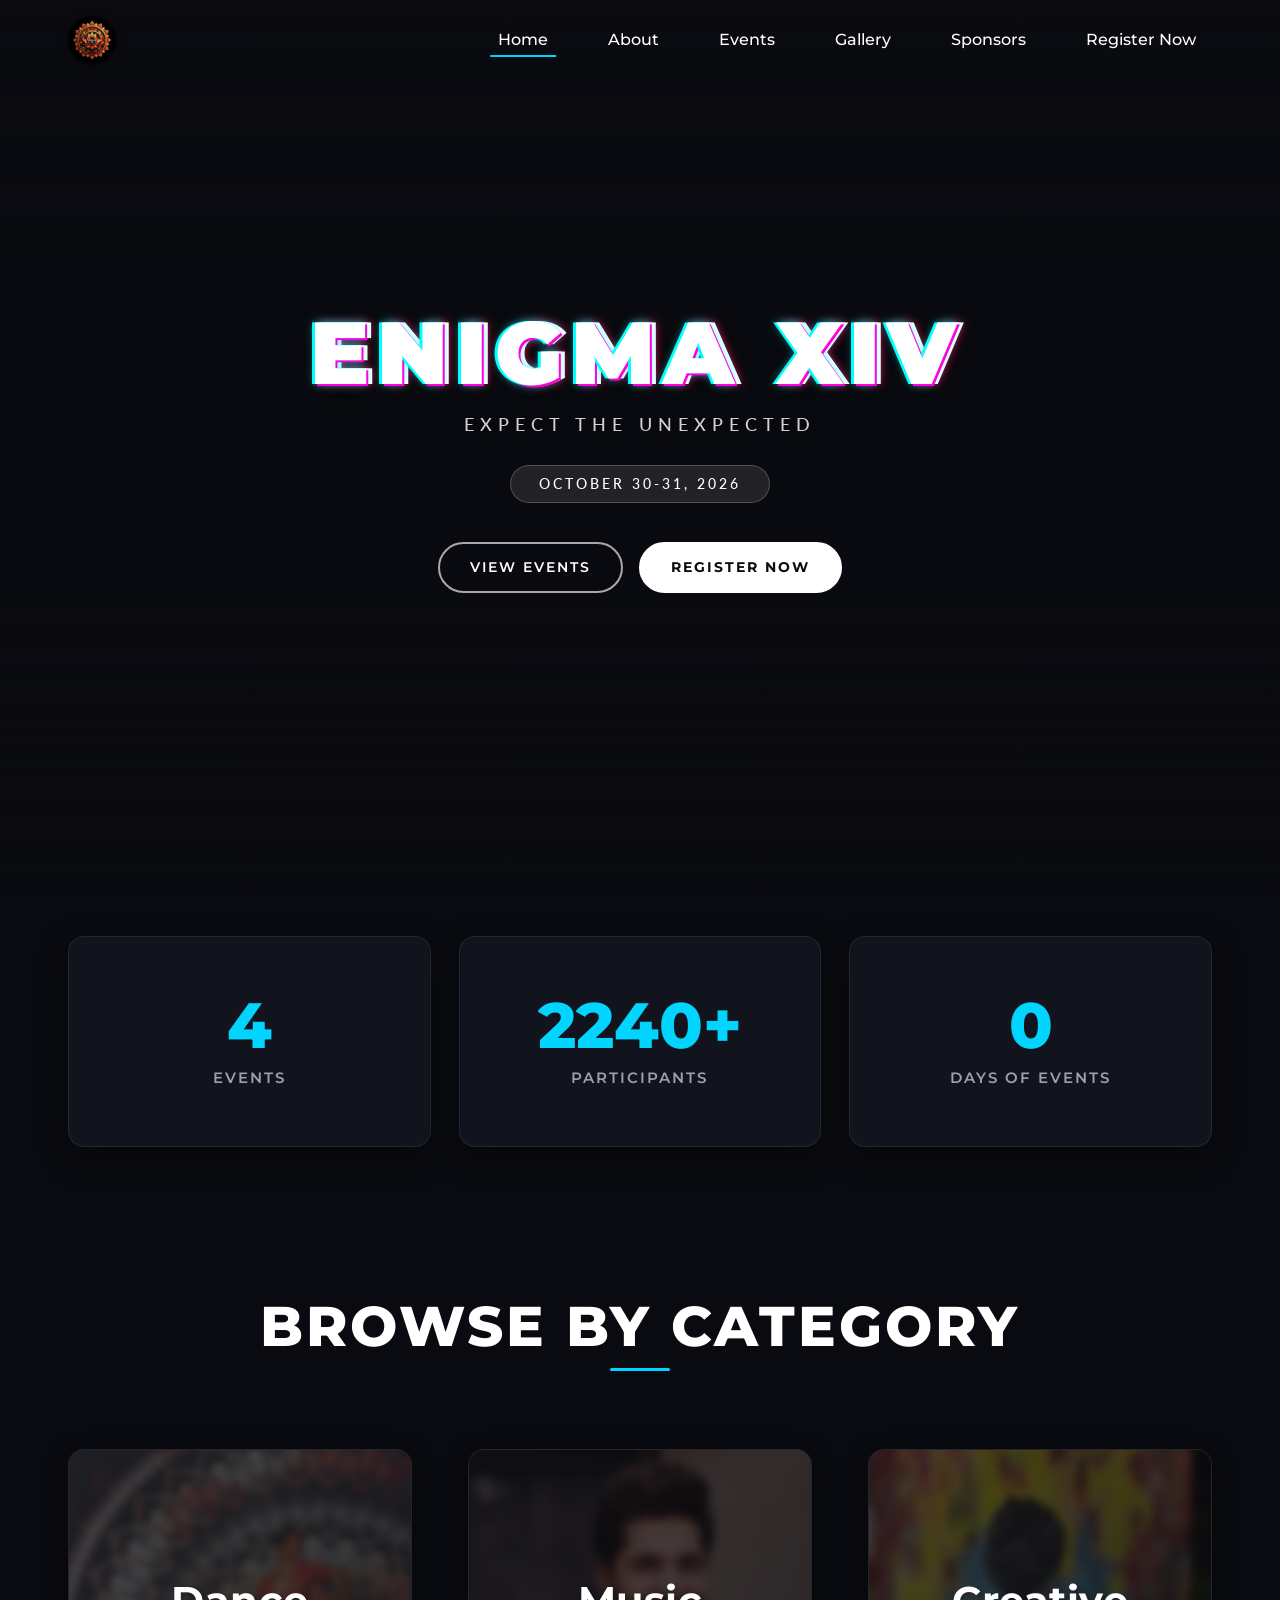
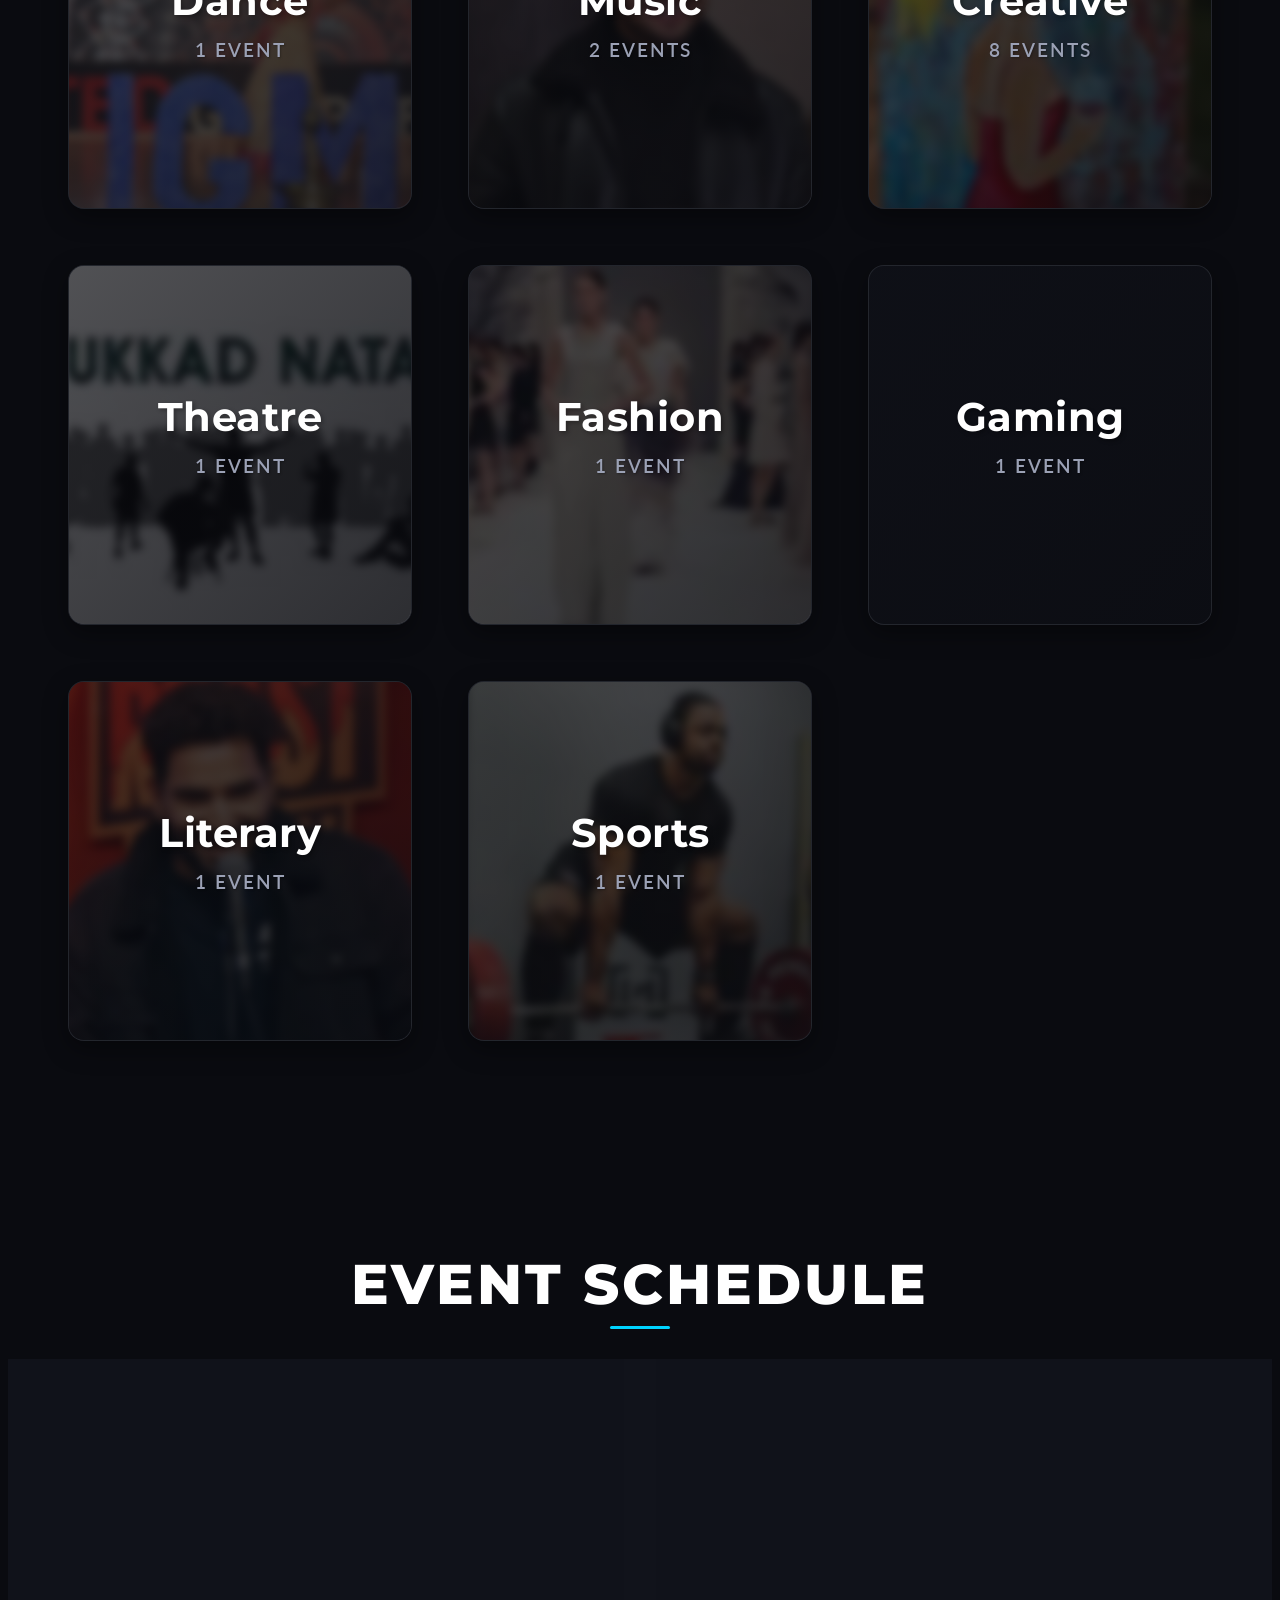
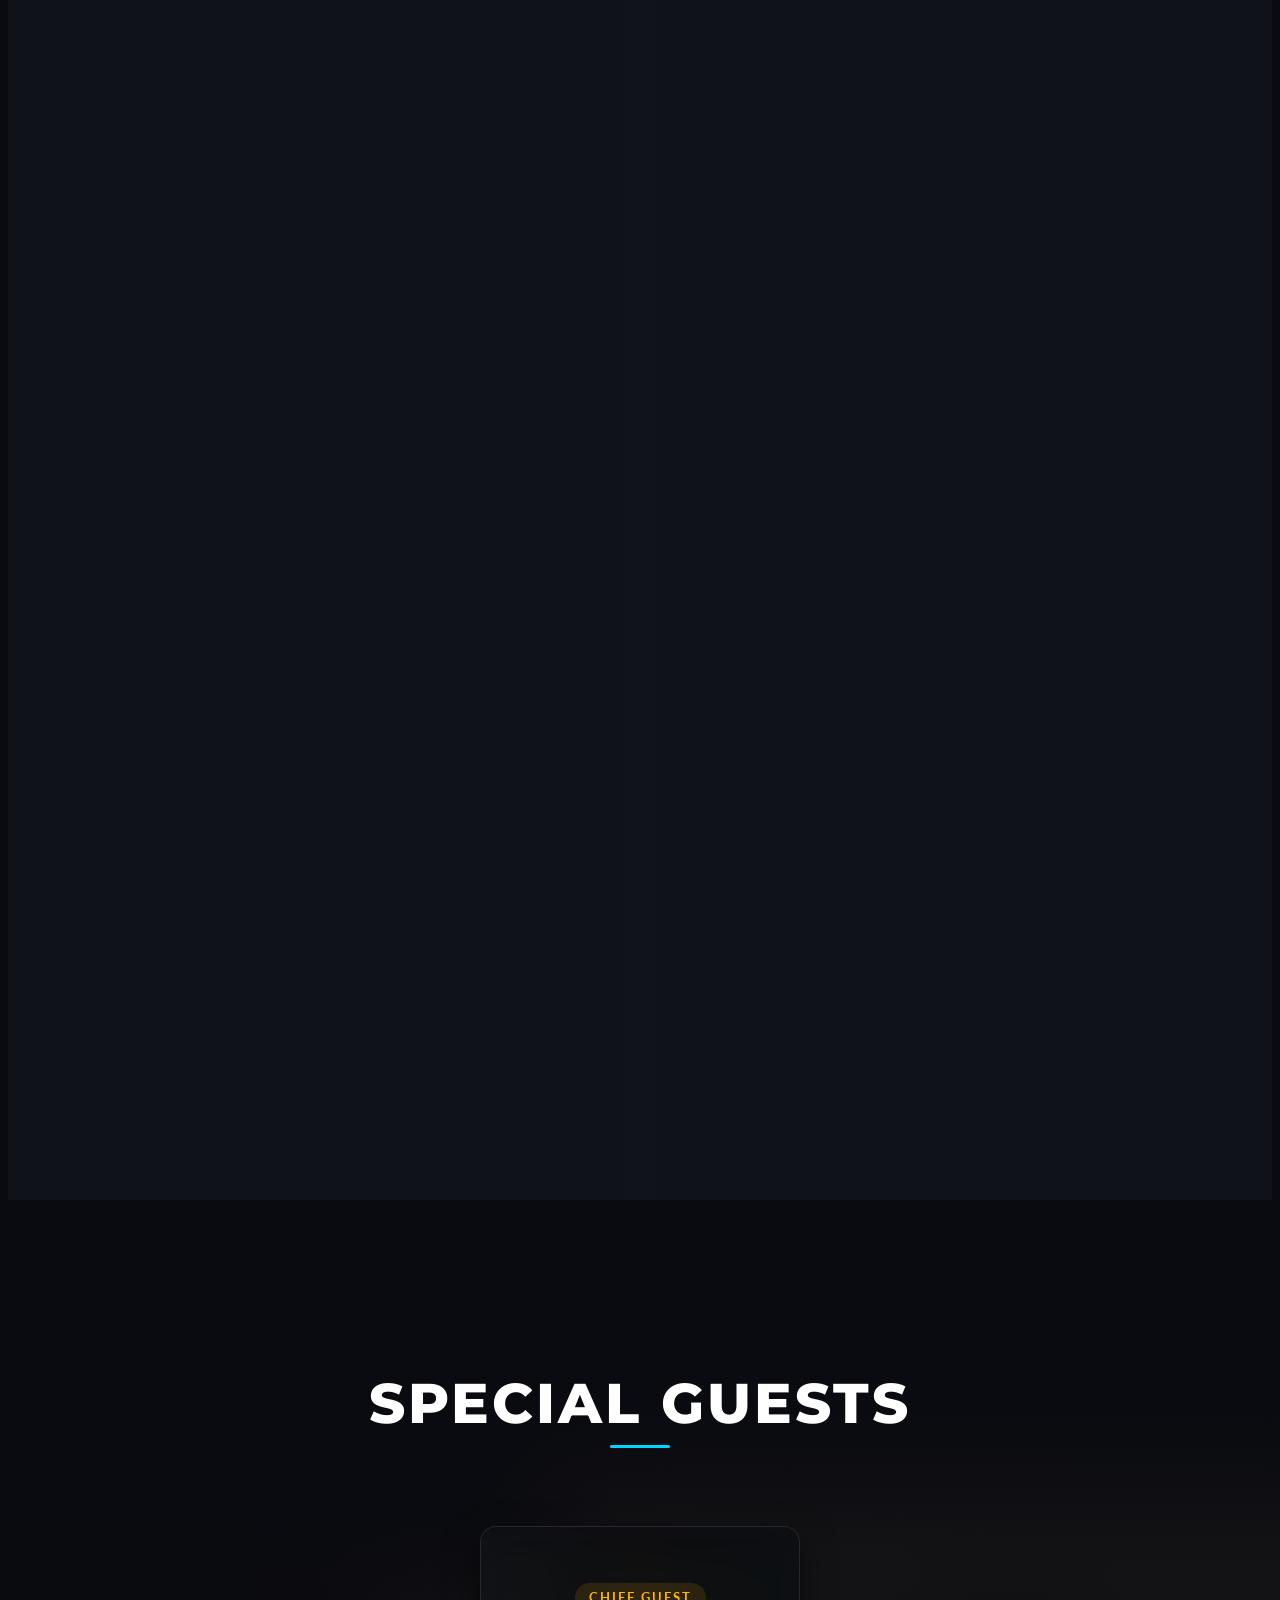
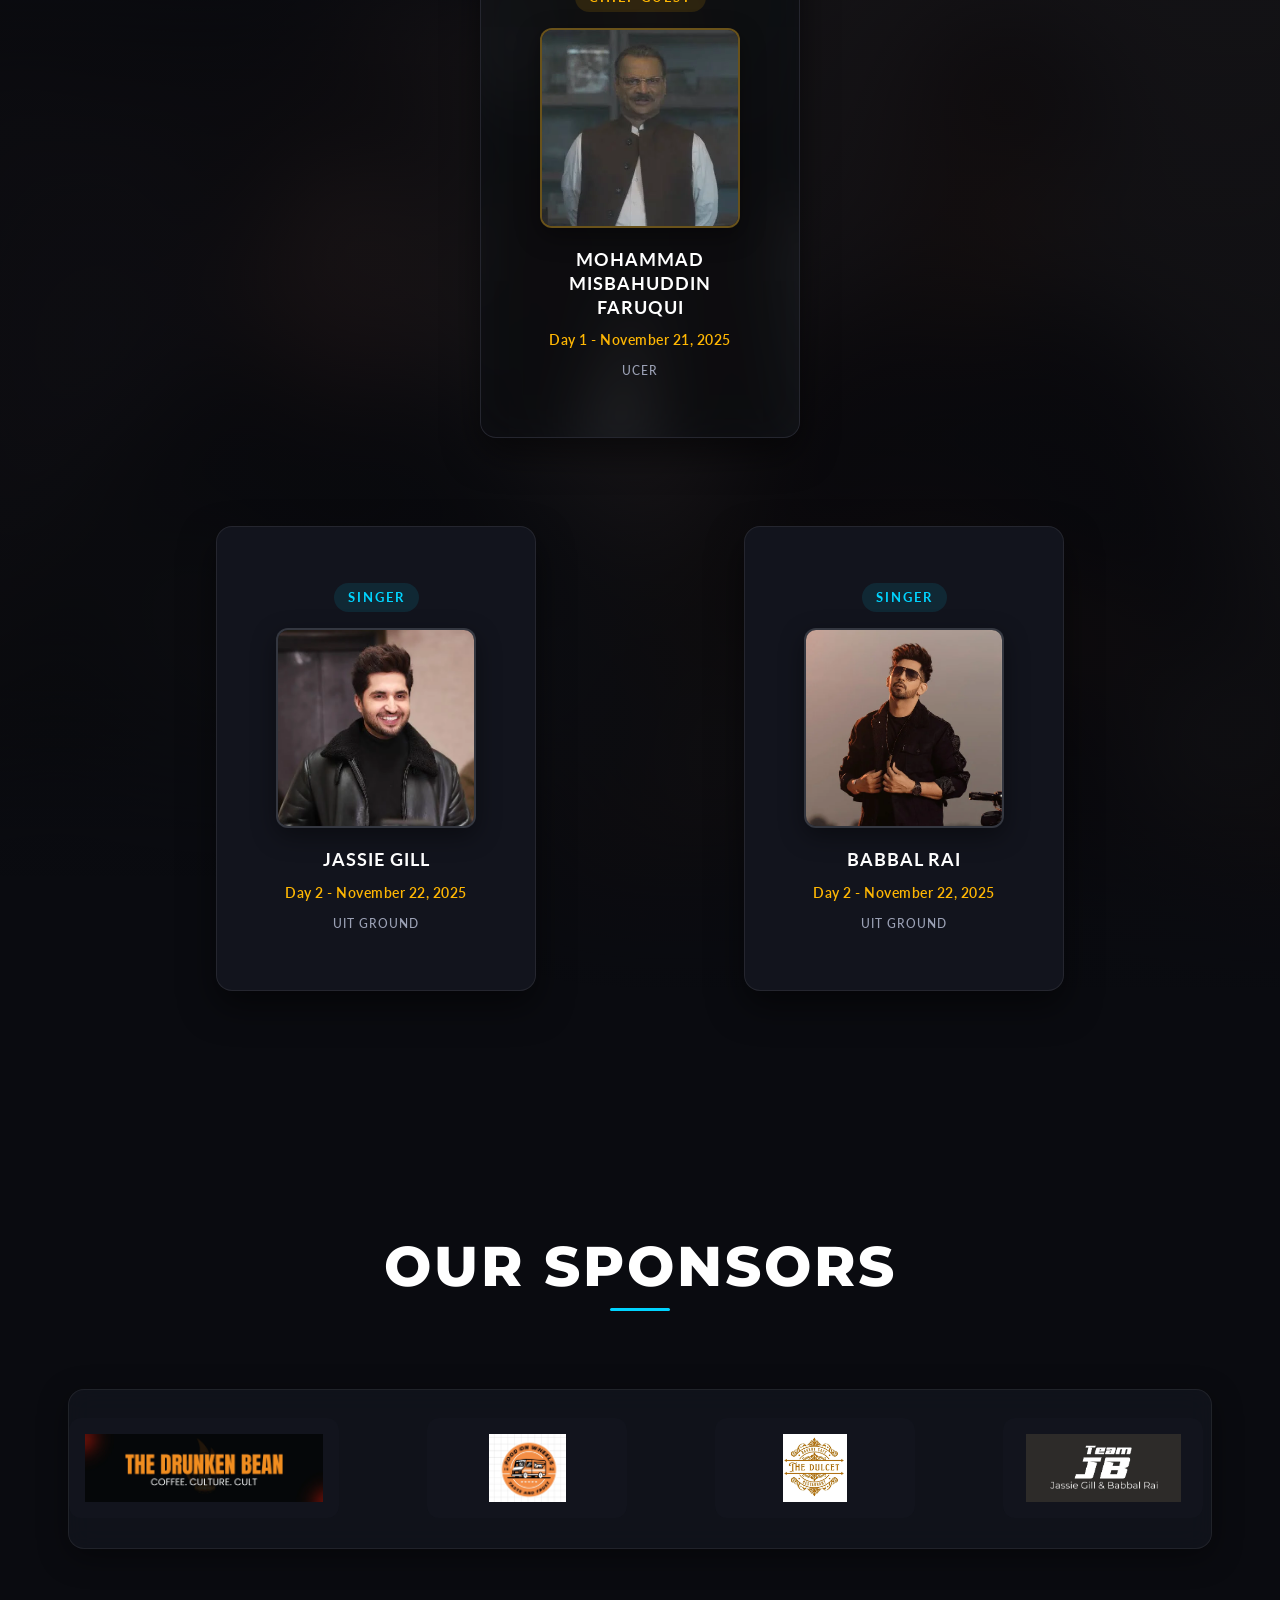
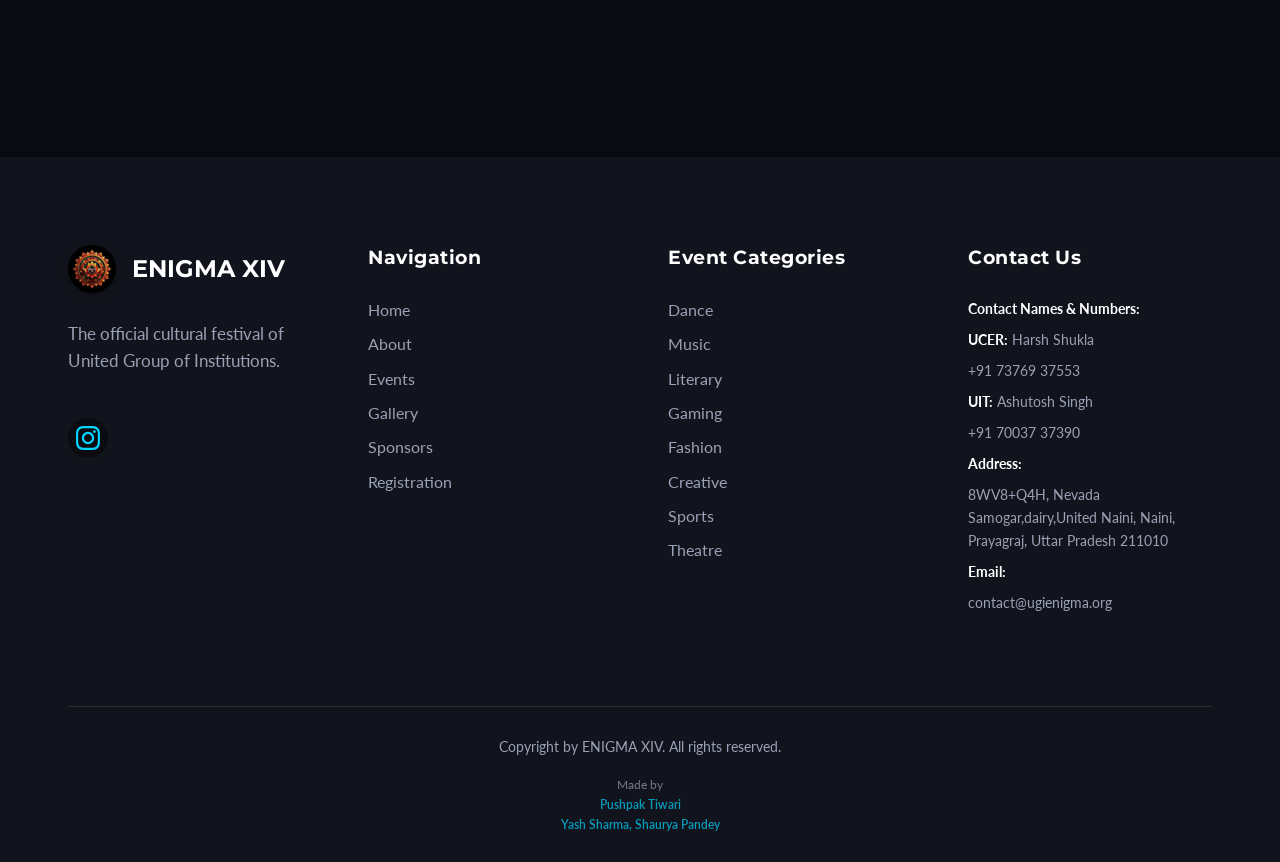
==== commit f90674e1: "Change registration fee to 250; update coordinators to Harsh Shukla and Ashutosh Singh" ====
--- a/enigma13/index.html
+++ b/enigma13/index.html
@@ -544,10 +544,10 @@
                     <h4>Contact Us</h4>
                     <div class="contact-info">
                         <p><strong>Contact Names & Numbers:</strong></p>
-                        <p><strong>UCER:</strong> Himanshu Mishra</p>
-                        <p>+91 89601 94225</p>
-                        <p><strong>UIT:</strong> Prakhar Agrahari</p>
-                        <p>+91 96160 62606</p>
+                        <p><strong>UCER:</strong> Harsh Shukla</p>
+                        <p>+91 73769 37553</p>
+                        <p><strong>UIT:</strong> Ashutosh Singh</p>
+                        <p>+91 70037 37390</p>
                         <p><strong>Address:</strong></p>
                         <p>8WV8+Q4H, Nevada Samogar,dairy,United Naini, Naini, Prayagraj, Uttar Pradesh 211010
 </p>
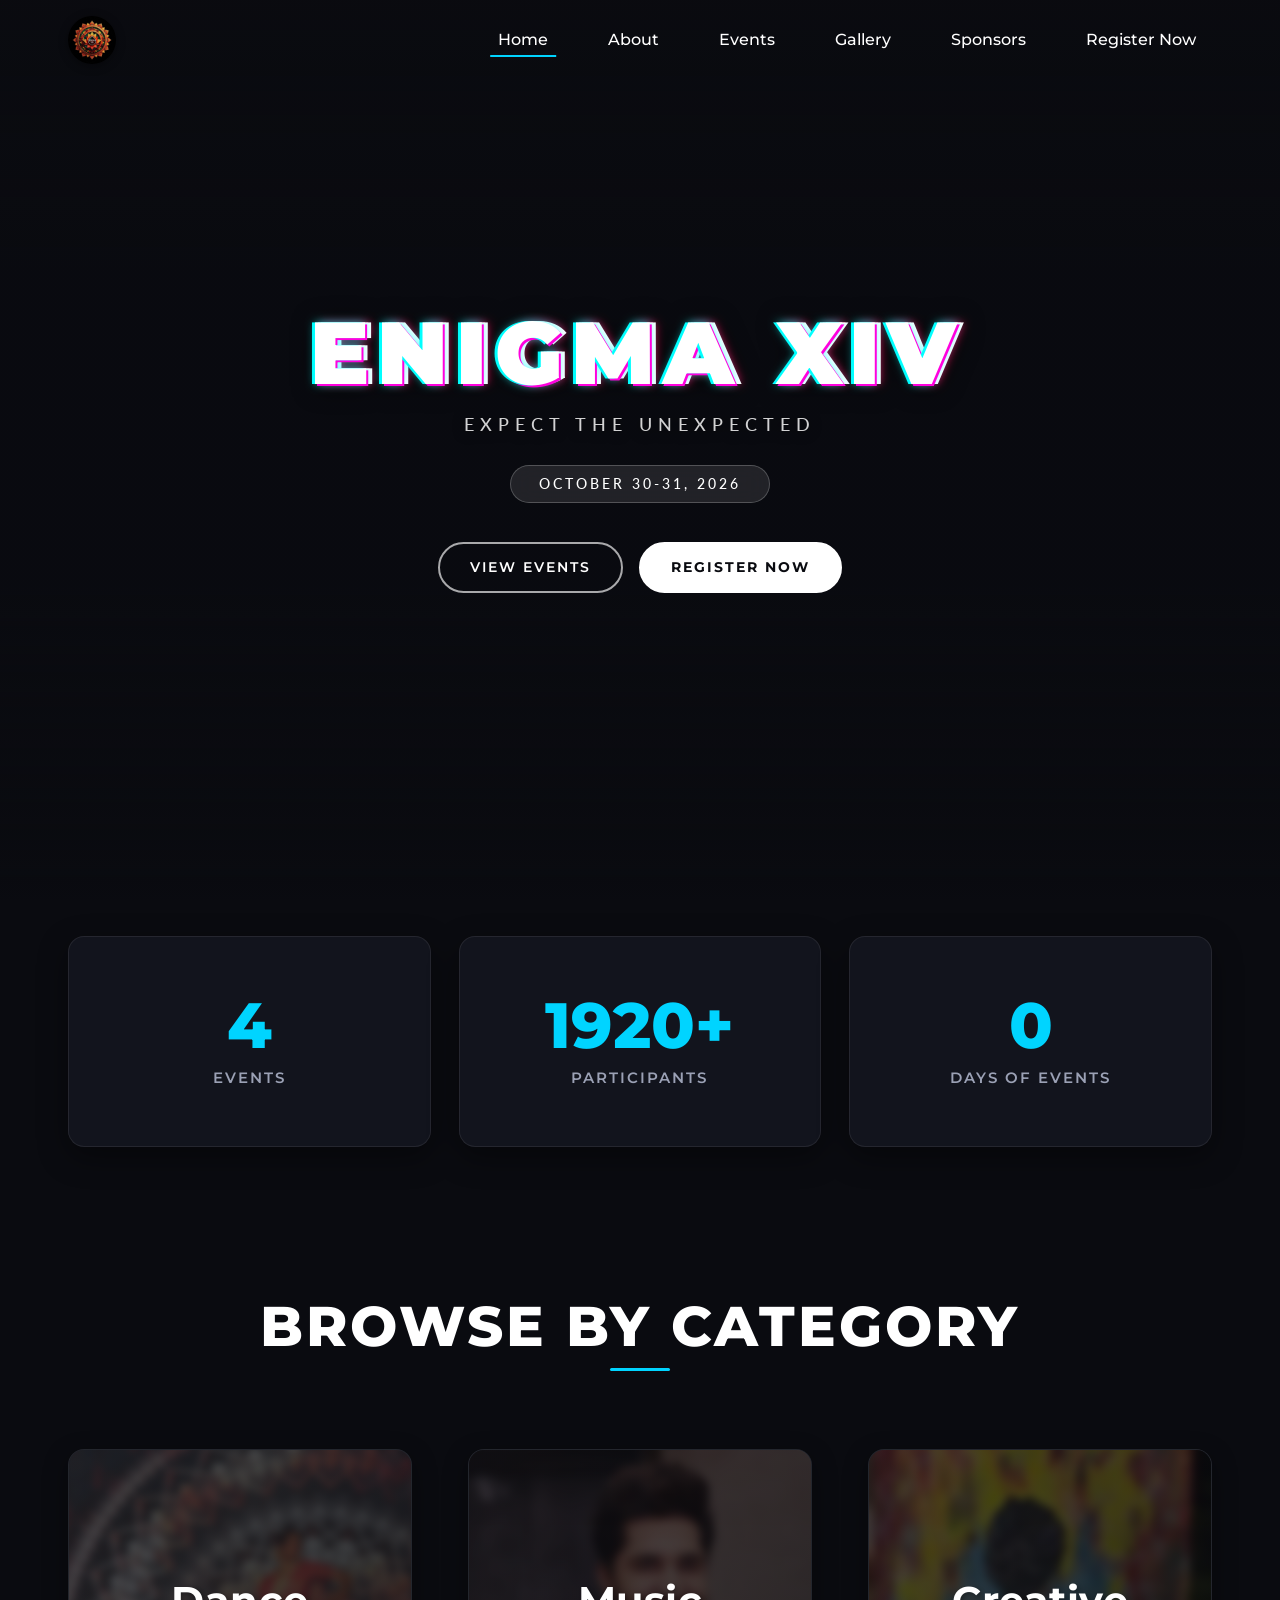
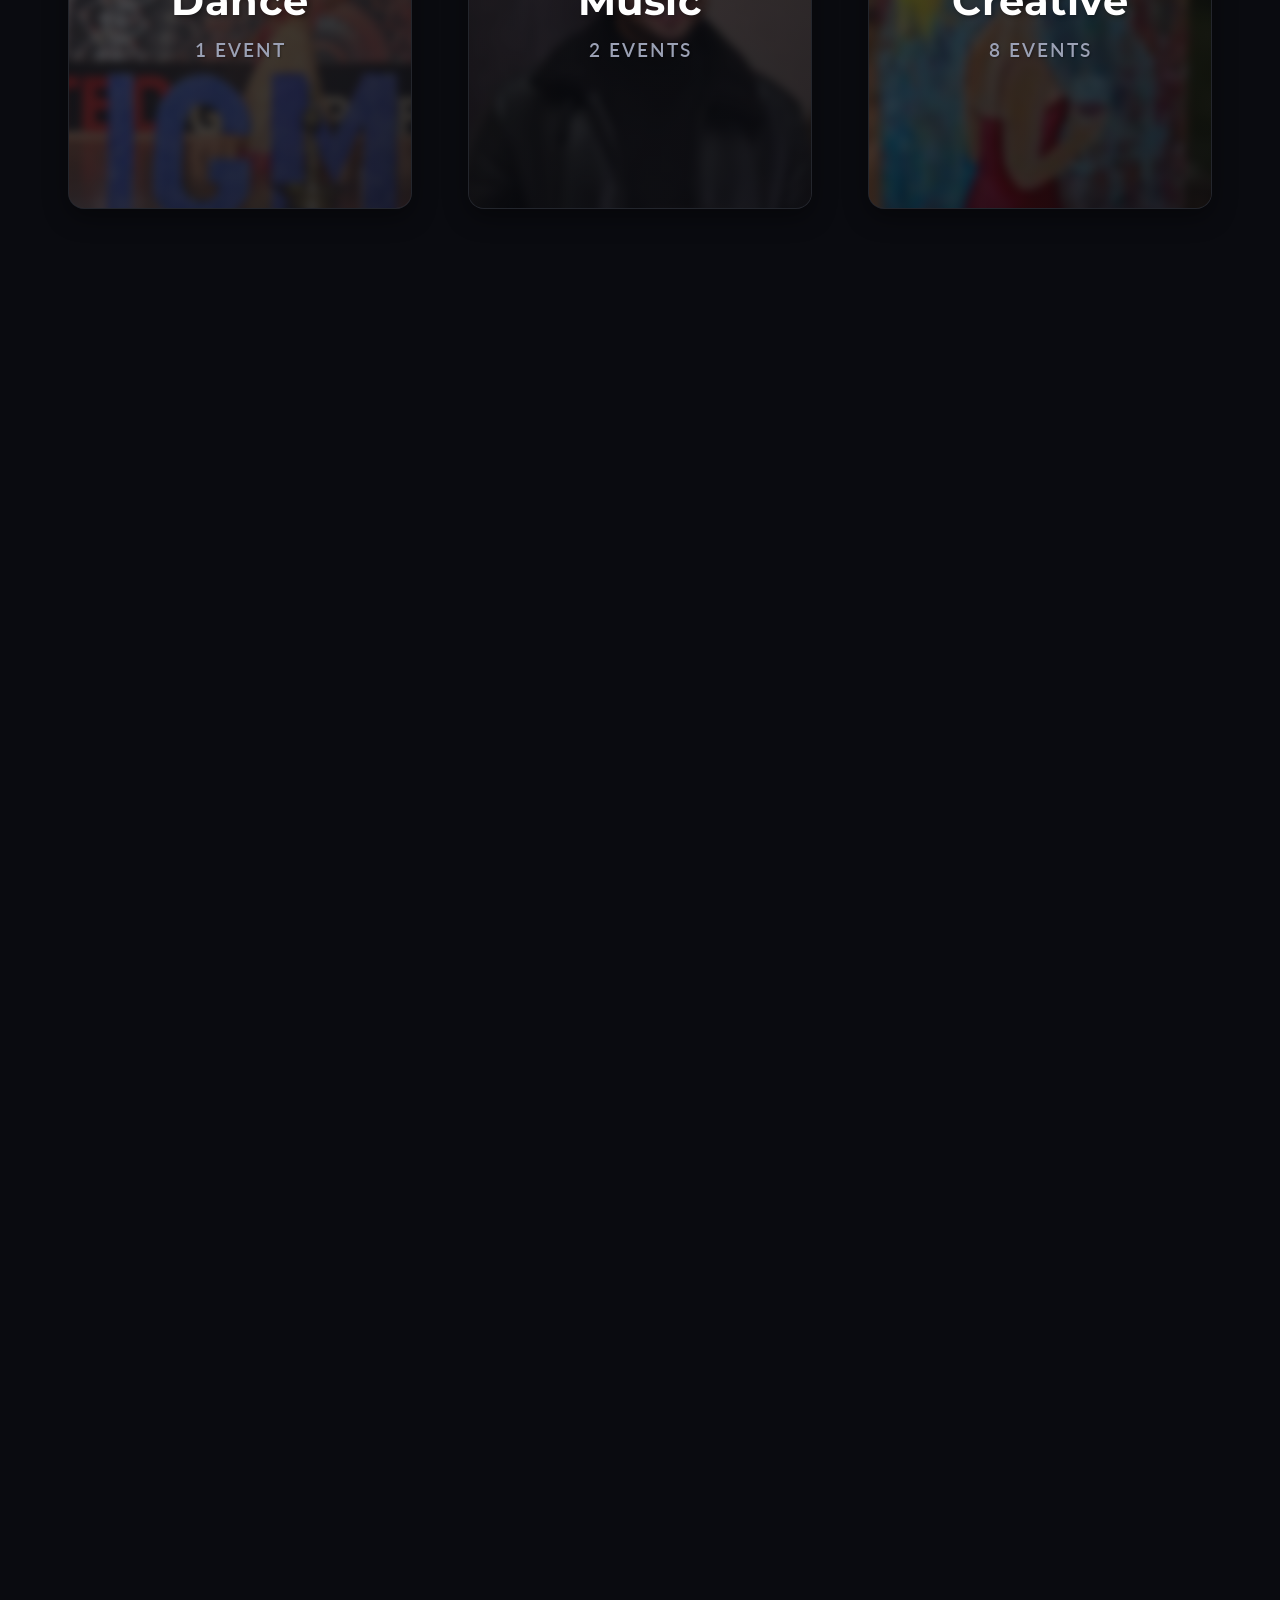
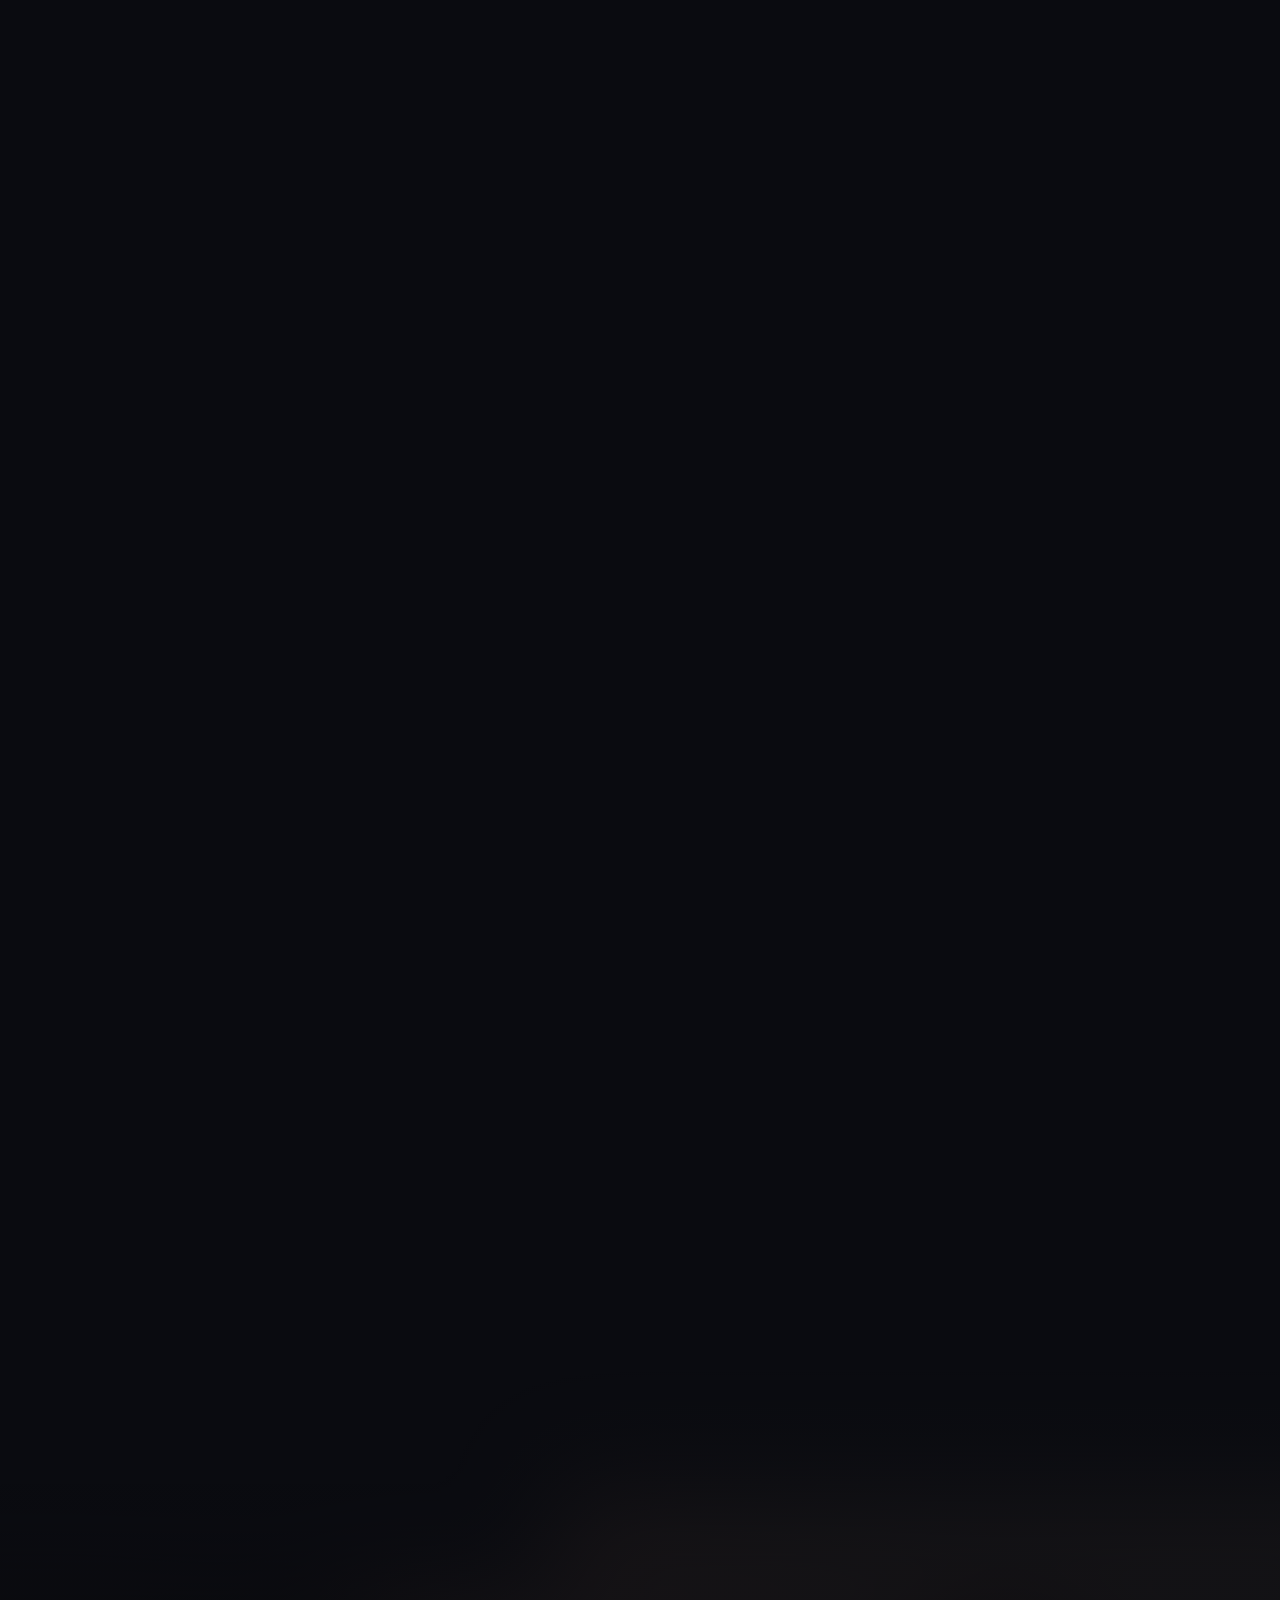
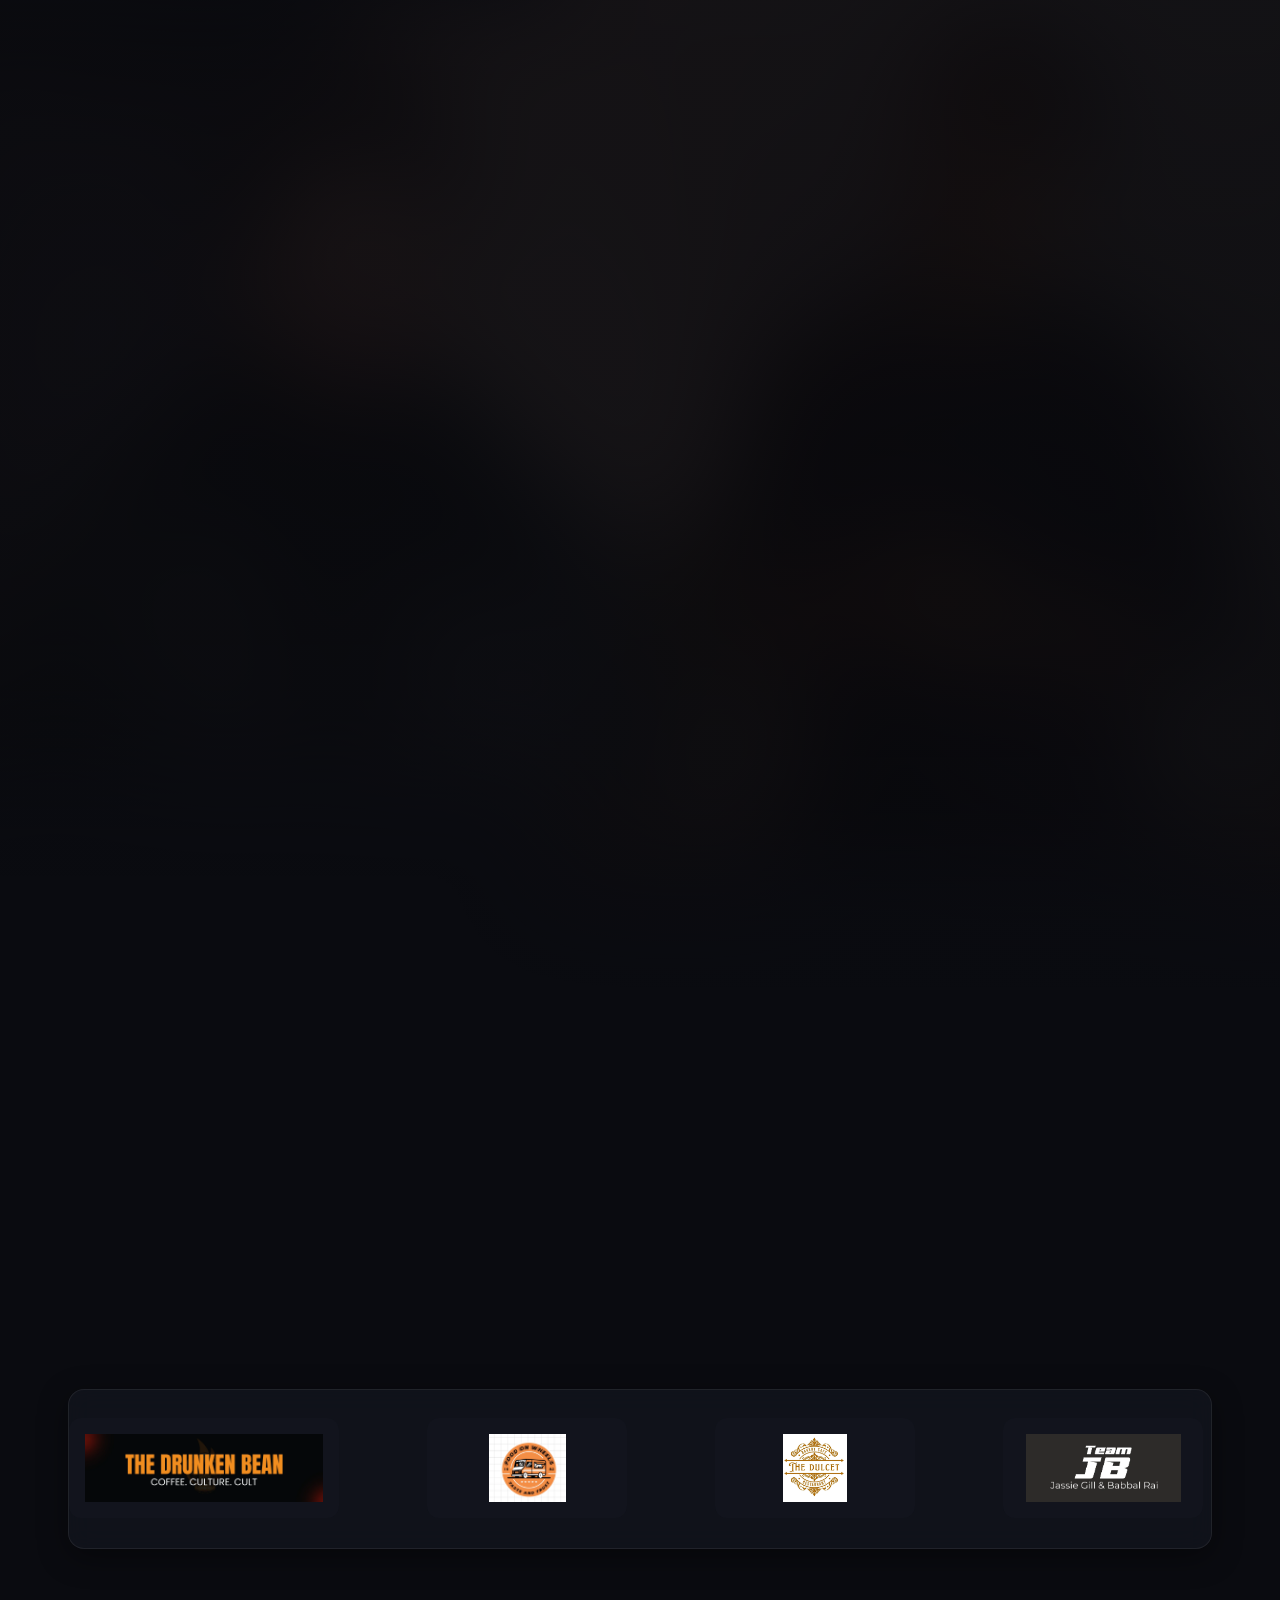
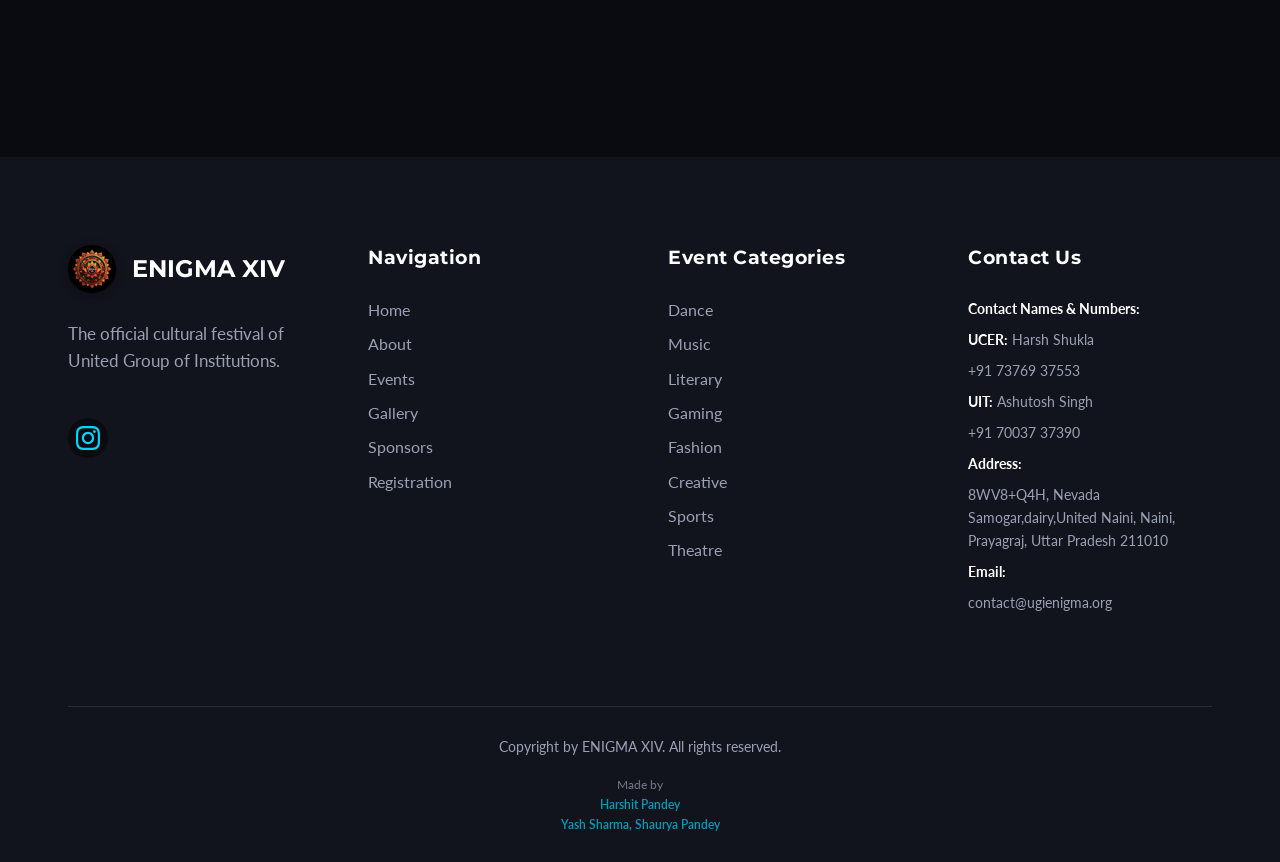
==== commit 5efbae70: "Harshit name  added" ====
--- a/enigma13/index.html
+++ b/enigma13/index.html
@@ -558,7 +558,7 @@
             </div>
             <div class="footer-bottom">
                 <p>Copyright by ENIGMA XIV. All rights reserved.</p>
-                <p class="footer-credit">Made by <br><span class="credit-names">Pushpak Tiwari <br>Yash Sharma, Shaurya Pandey</span></p>
+                <p class="footer-credit">Made by <br><span class="credit-names">Harshit Pandey <br>Yash Sharma, Shaurya Pandey</span></p>
             </div>
         </div>
     </footer>
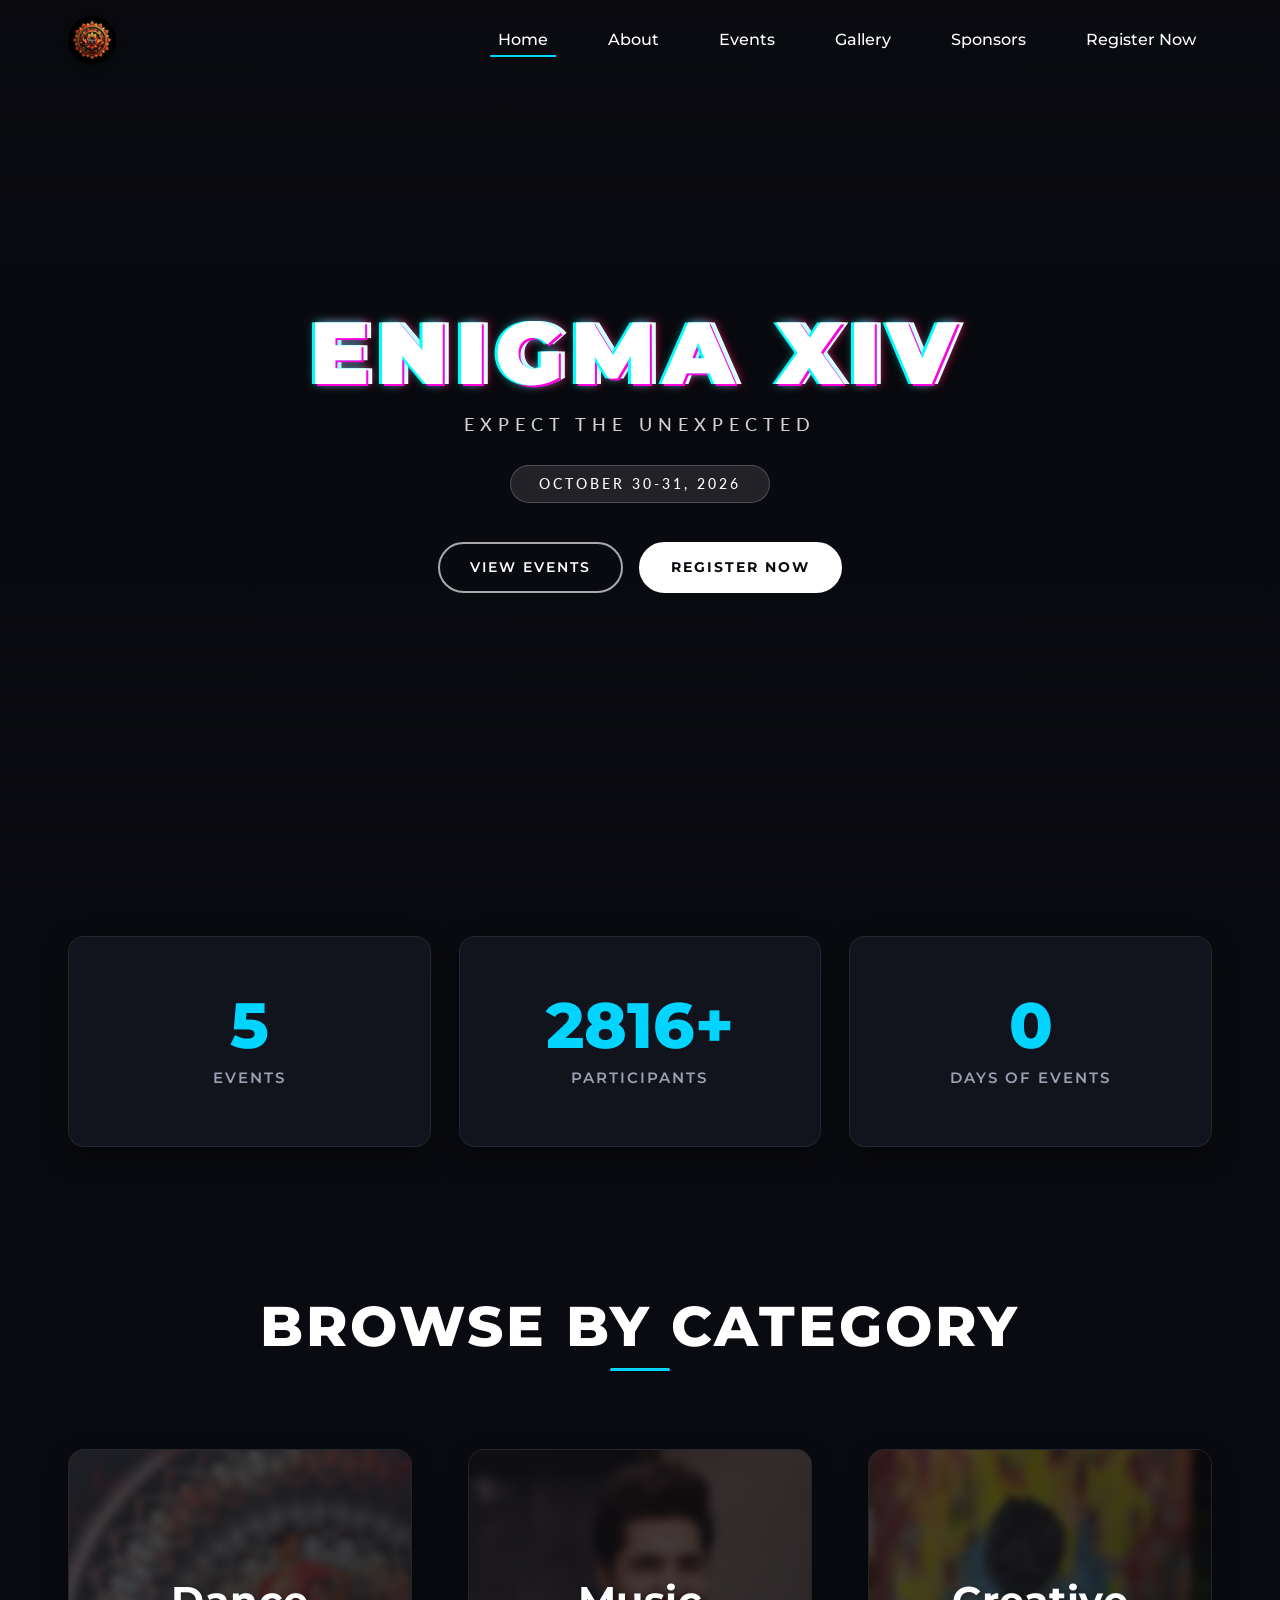
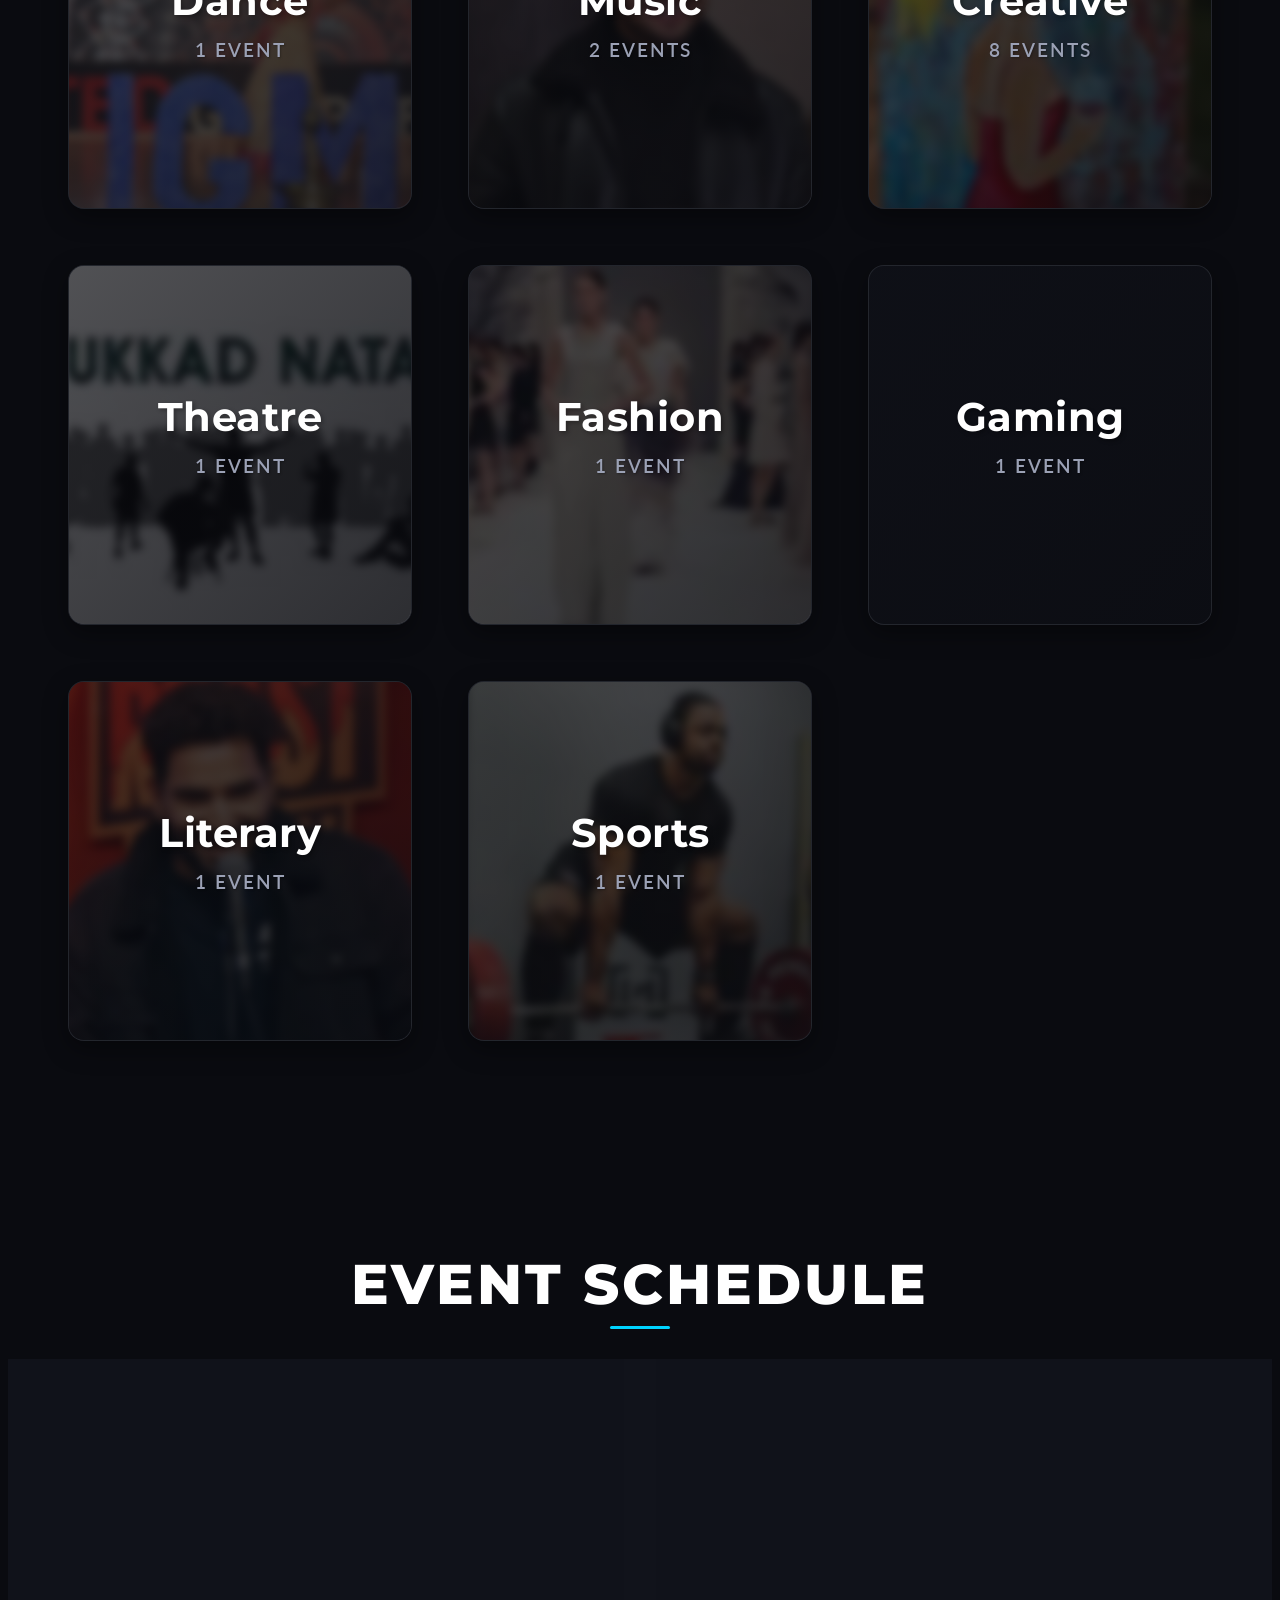
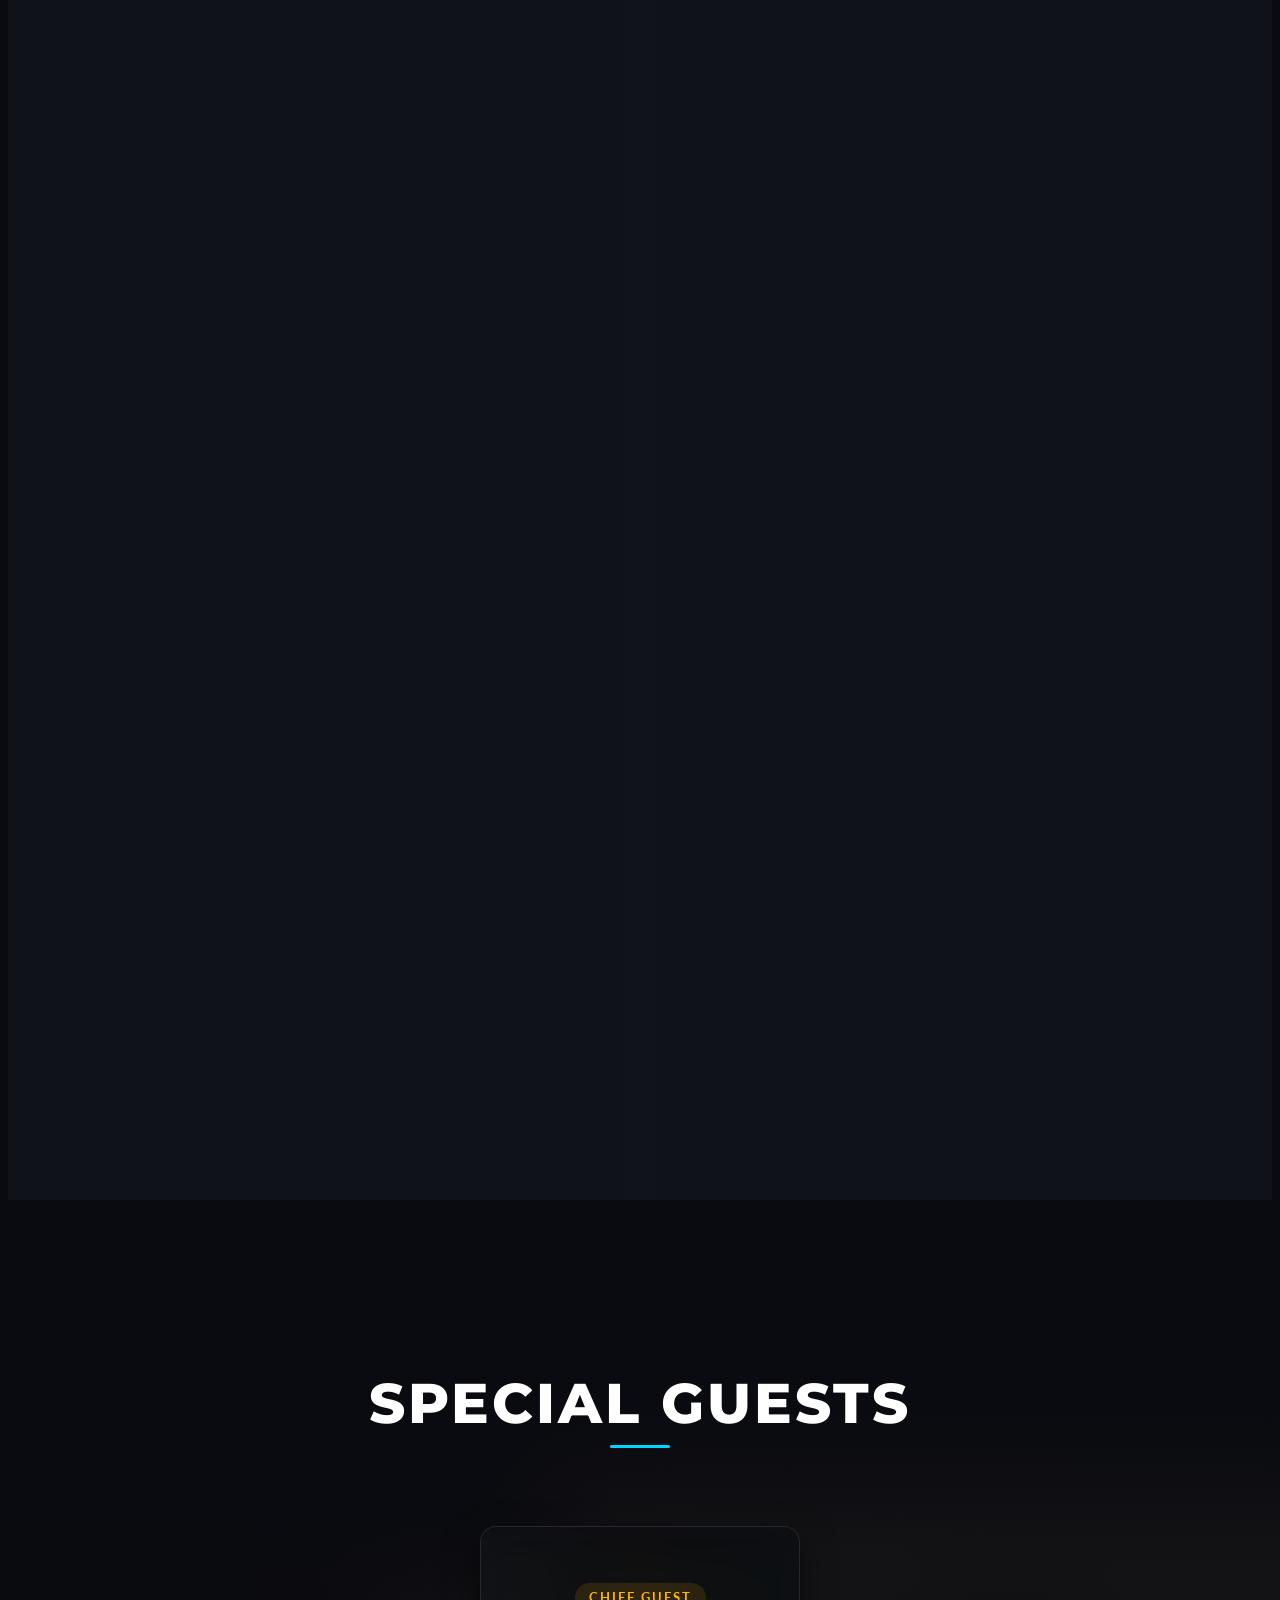
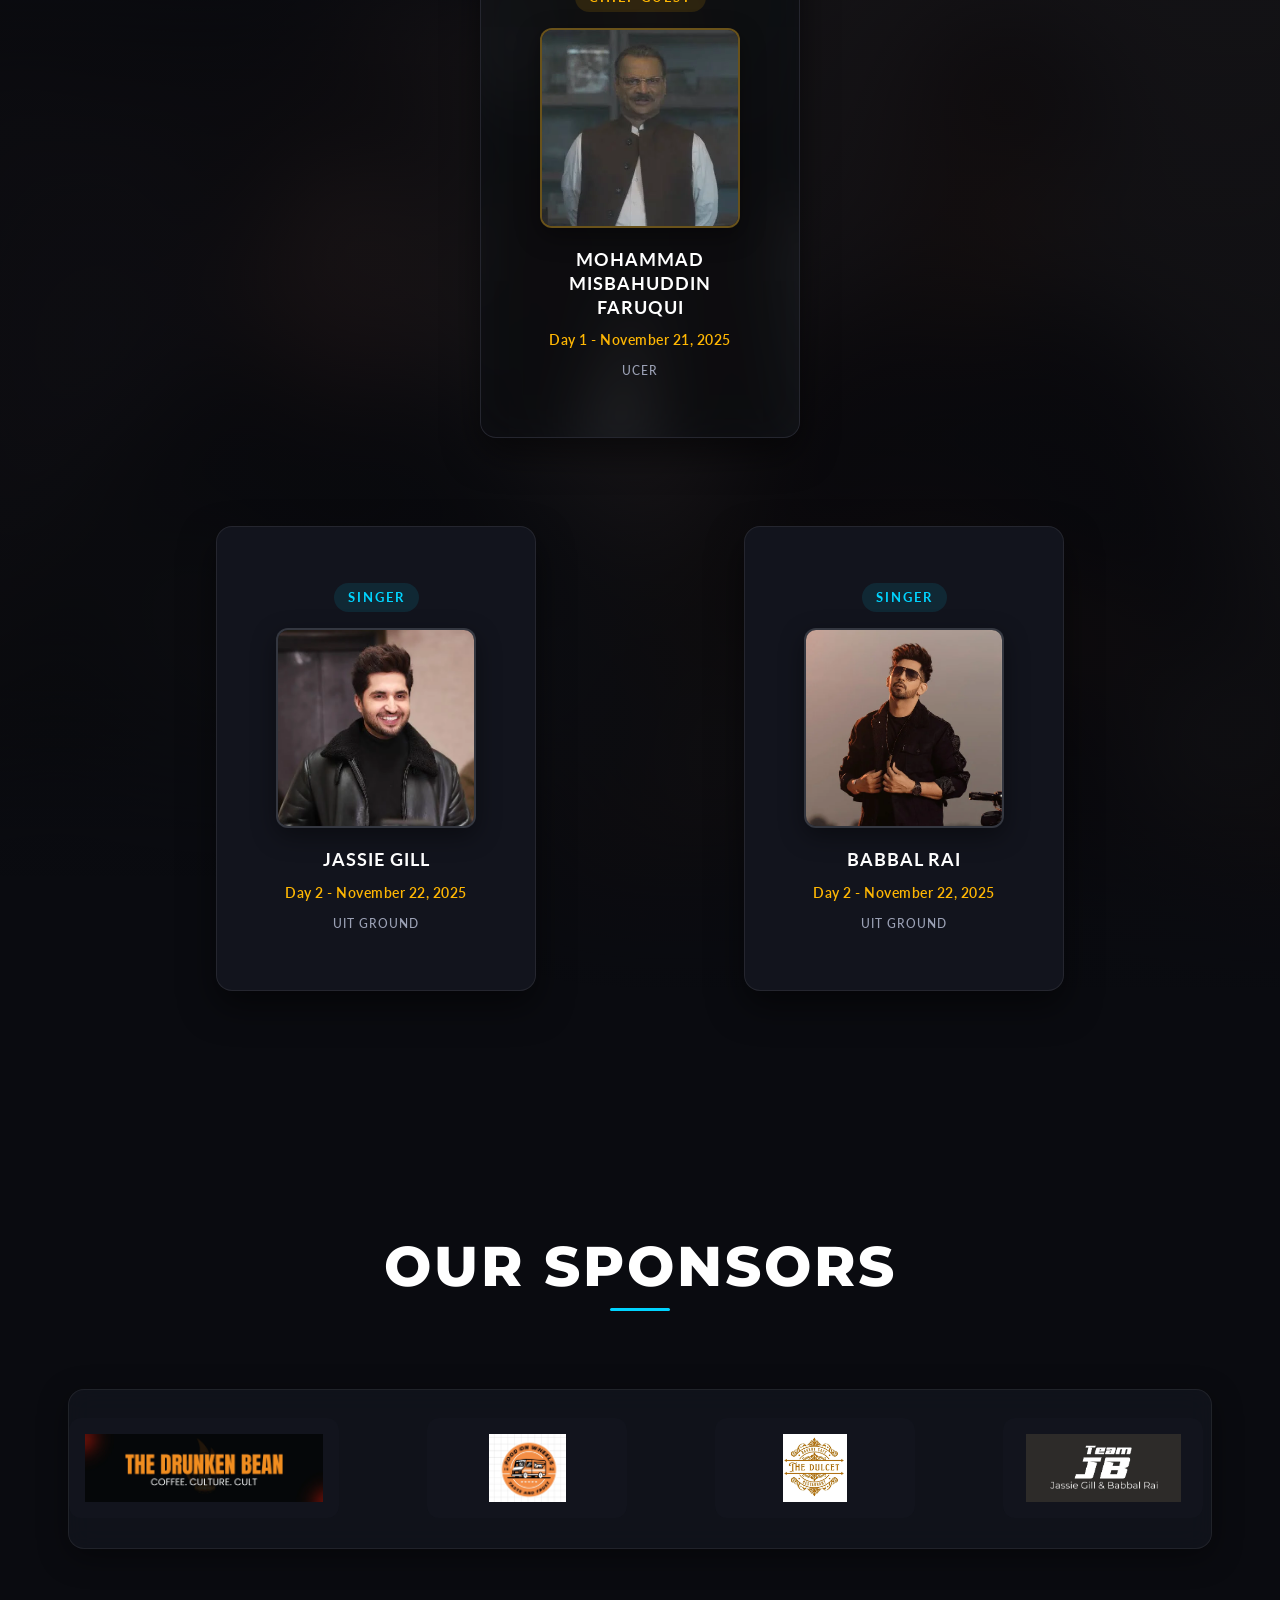
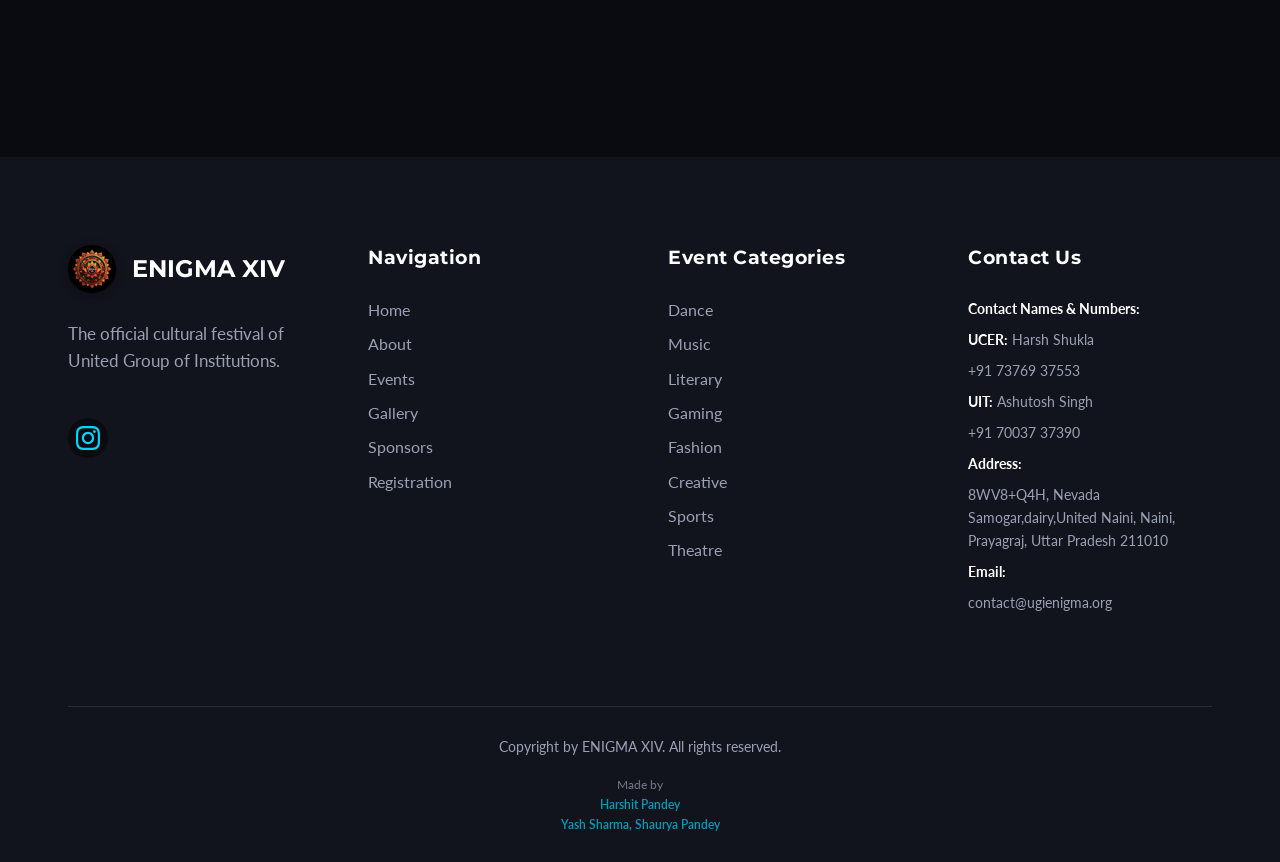
==== commit eb318645: "Added instagram handle link" ====
--- a/enigma13/index.html
+++ b/enigma13/index.html
@@ -502,7 +502,7 @@
                     </div>
                     <p>The official cultural festival of United Group of Institutions.</p>
                     <div class="social-icons">
-                        <a href="https://www.instagram.com/enigmafest_25/" target="_blank" rel="noopener noreferrer" aria-label="Instagram">
+                        <a href="https://www.instagram.com/enigmafest_2026?stkn=YTR5cmZ4eHR3dWl0" target="_blank" rel="noopener noreferrer" aria-label="Instagram">
                             <svg width="24" height="24" viewBox="0 0 24 24" fill="none" xmlns="http://www.w3.org/2000/svg">
                                 <path d="M12 2.163c3.204 0 3.584.012 4.85.07 3.252.148 4.771 1.691 4.919 4.919.058 1.265.069 1.645.069 4.849 0 3.205-.012 3.584-.069 4.849-.149 3.225-1.664 4.771-4.919 4.919-1.266.058-1.644.07-4.85.07-3.204 0-3.584-.012-4.849-.07-3.26-.149-4.771-1.699-4.919-4.92-.058-1.265-.07-1.644-.07-4.849 0-3.204.013-3.583.07-4.849.149-3.227 1.664-4.771 4.919-4.919 1.266-.057 1.645-.069 4.849-.069zm0-2.163c-3.259 0-3.667.014-4.947.072-4.358.2-6.78 2.618-6.98 6.98-.059 1.281-.073 1.689-.073 4.948 0 3.259.014 3.668.072 4.948.2 4.358 2.618 6.78 6.98 6.98 1.281.058 1.689.072 4.948.072 3.259 0 3.668-.014 4.948-.072 4.354-.2 6.782-2.618 6.979-6.98.059-1.28.073-1.689.073-4.948 0-3.259-.014-3.667-.072-4.947-.196-4.354-2.617-6.78-6.979-6.98-1.281-.059-1.69-.073-4.949-.073zm0 5.838c-3.403 0-6.162 2.759-6.162 6.162s2.759 6.163 6.162 6.163 6.162-2.759 6.162-6.163c0-3.403-2.759-6.162-6.162-6.162zm0 10.162c-2.209 0-4-1.79-4-4 0-2.209 1.791-4 4-4s4 1.791 4 4c0 2.21-1.791 4-4 4zm6.406-11.845c-.796 0-1.441.645-1.441 1.44s.645 1.44 1.441 1.44c.795 0 1.439-.645 1.439-1.44s-.644-1.44-1.439-1.44z" fill="currentColor"/>
                             </svg>
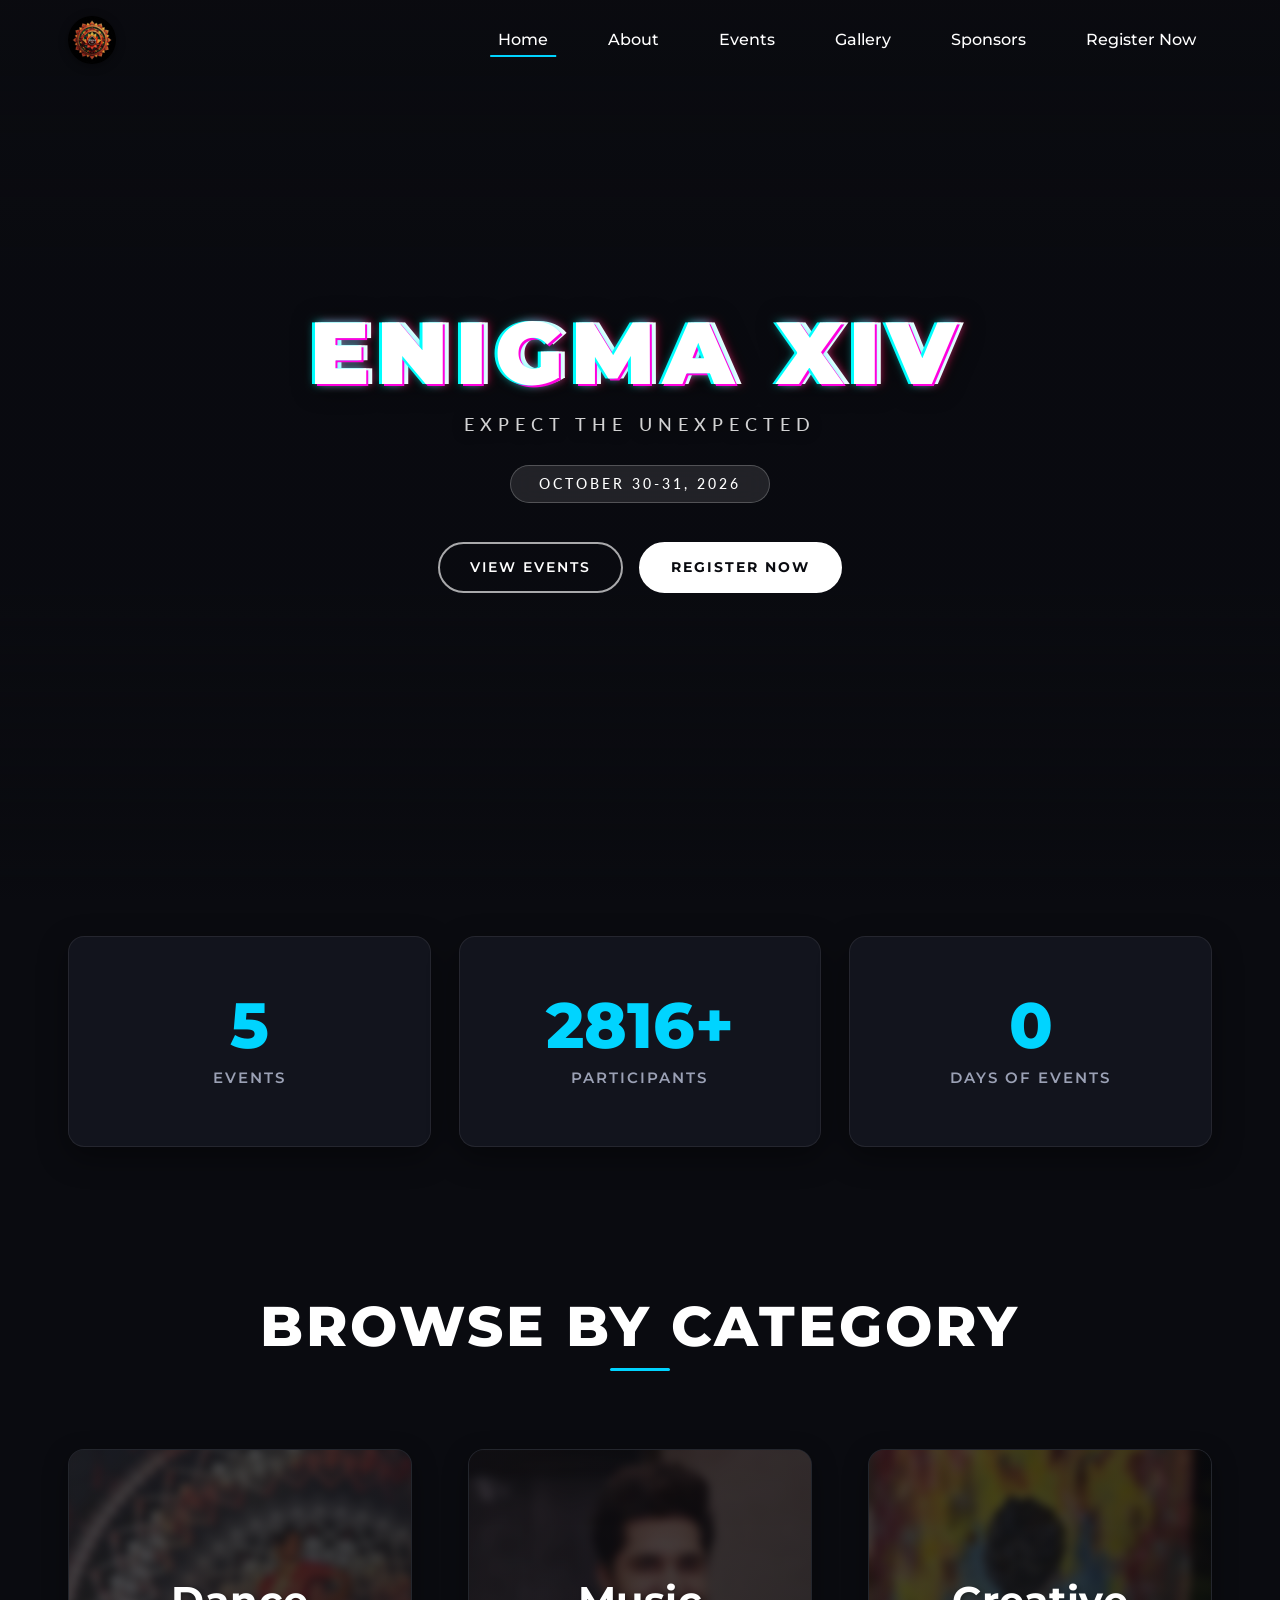
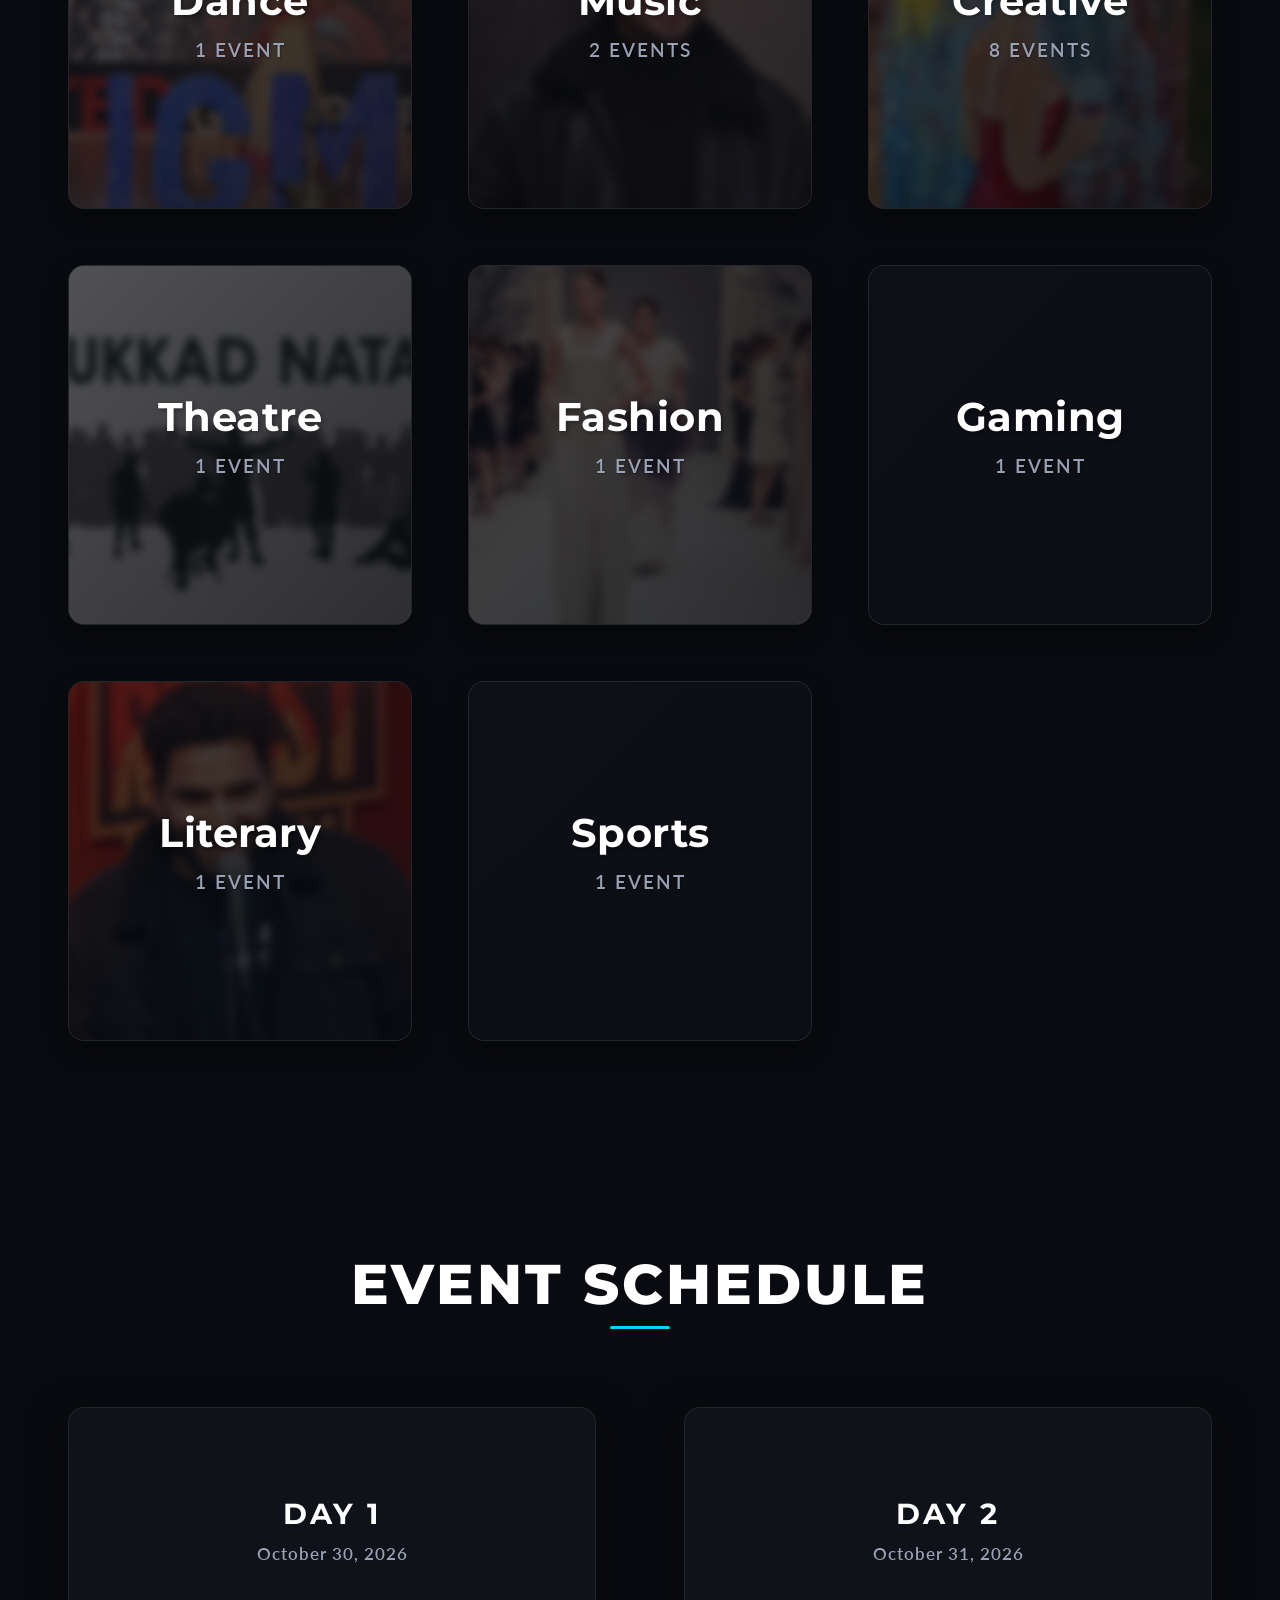
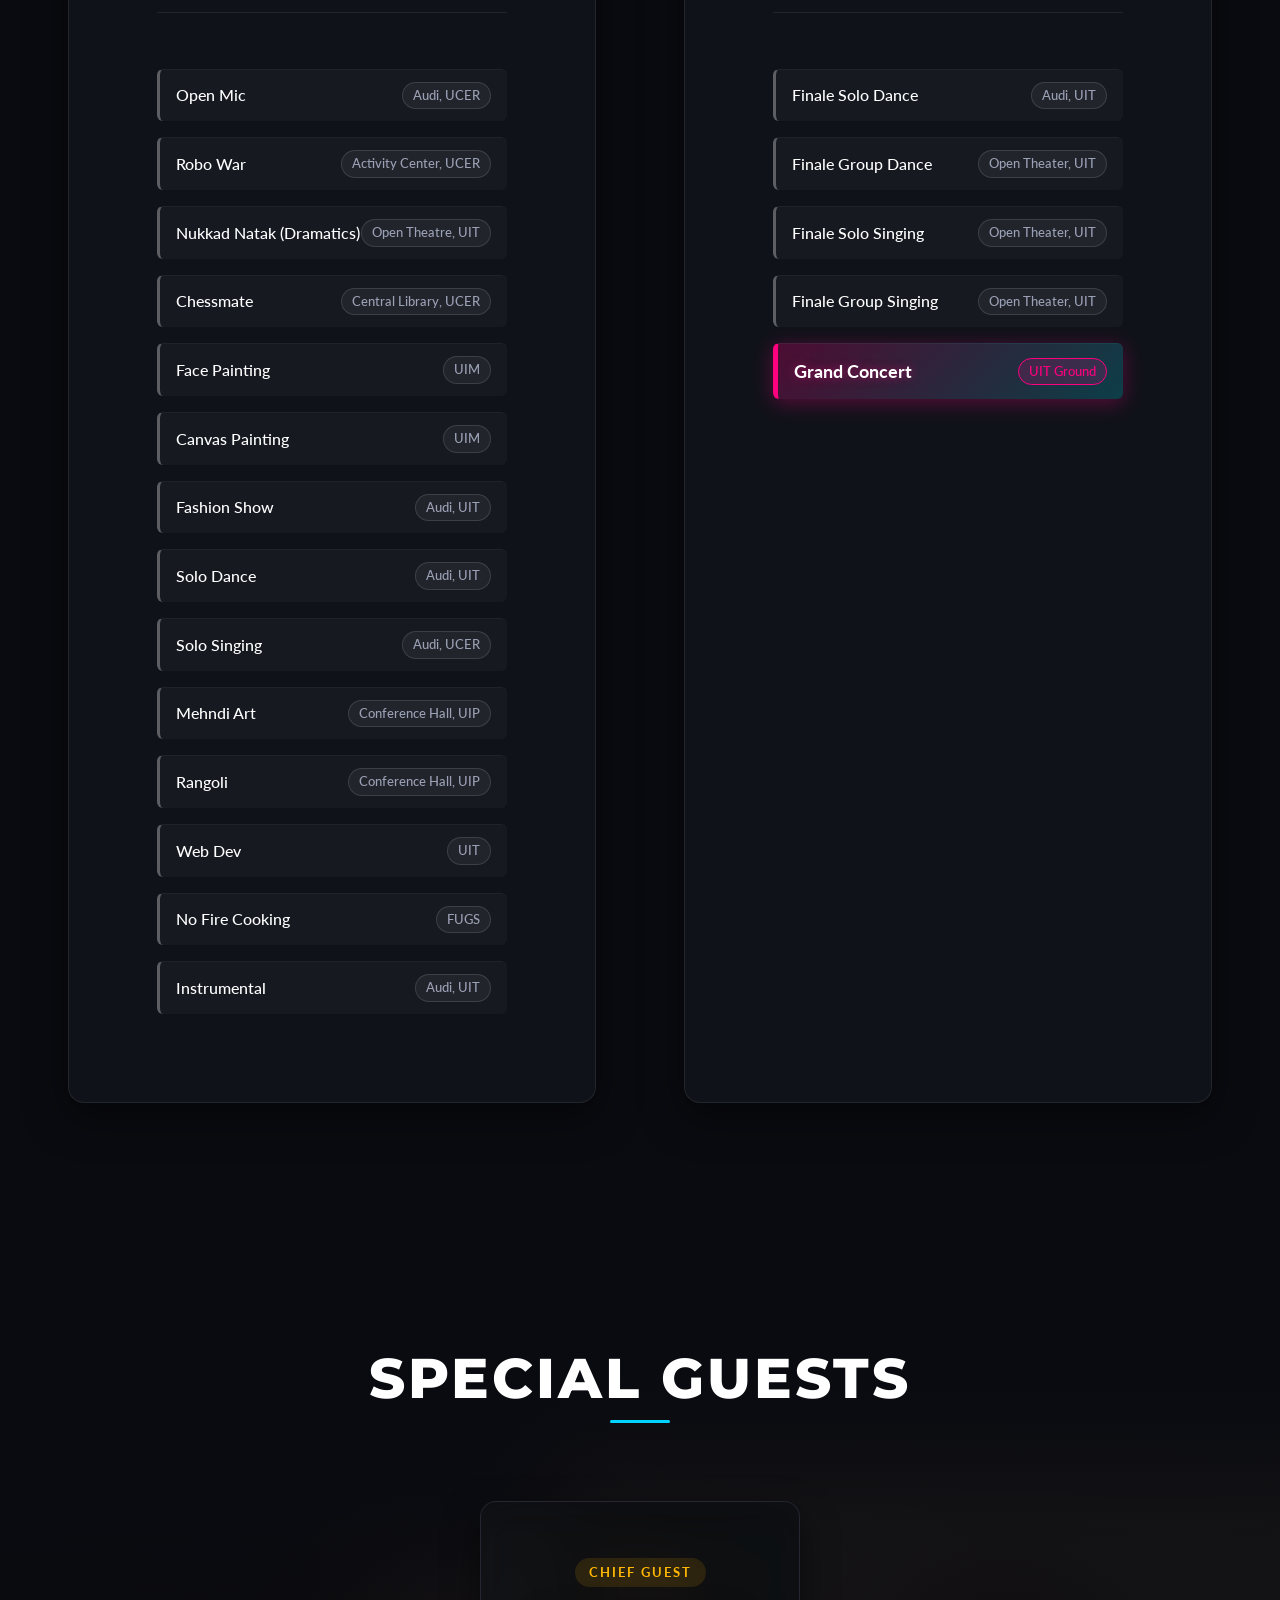
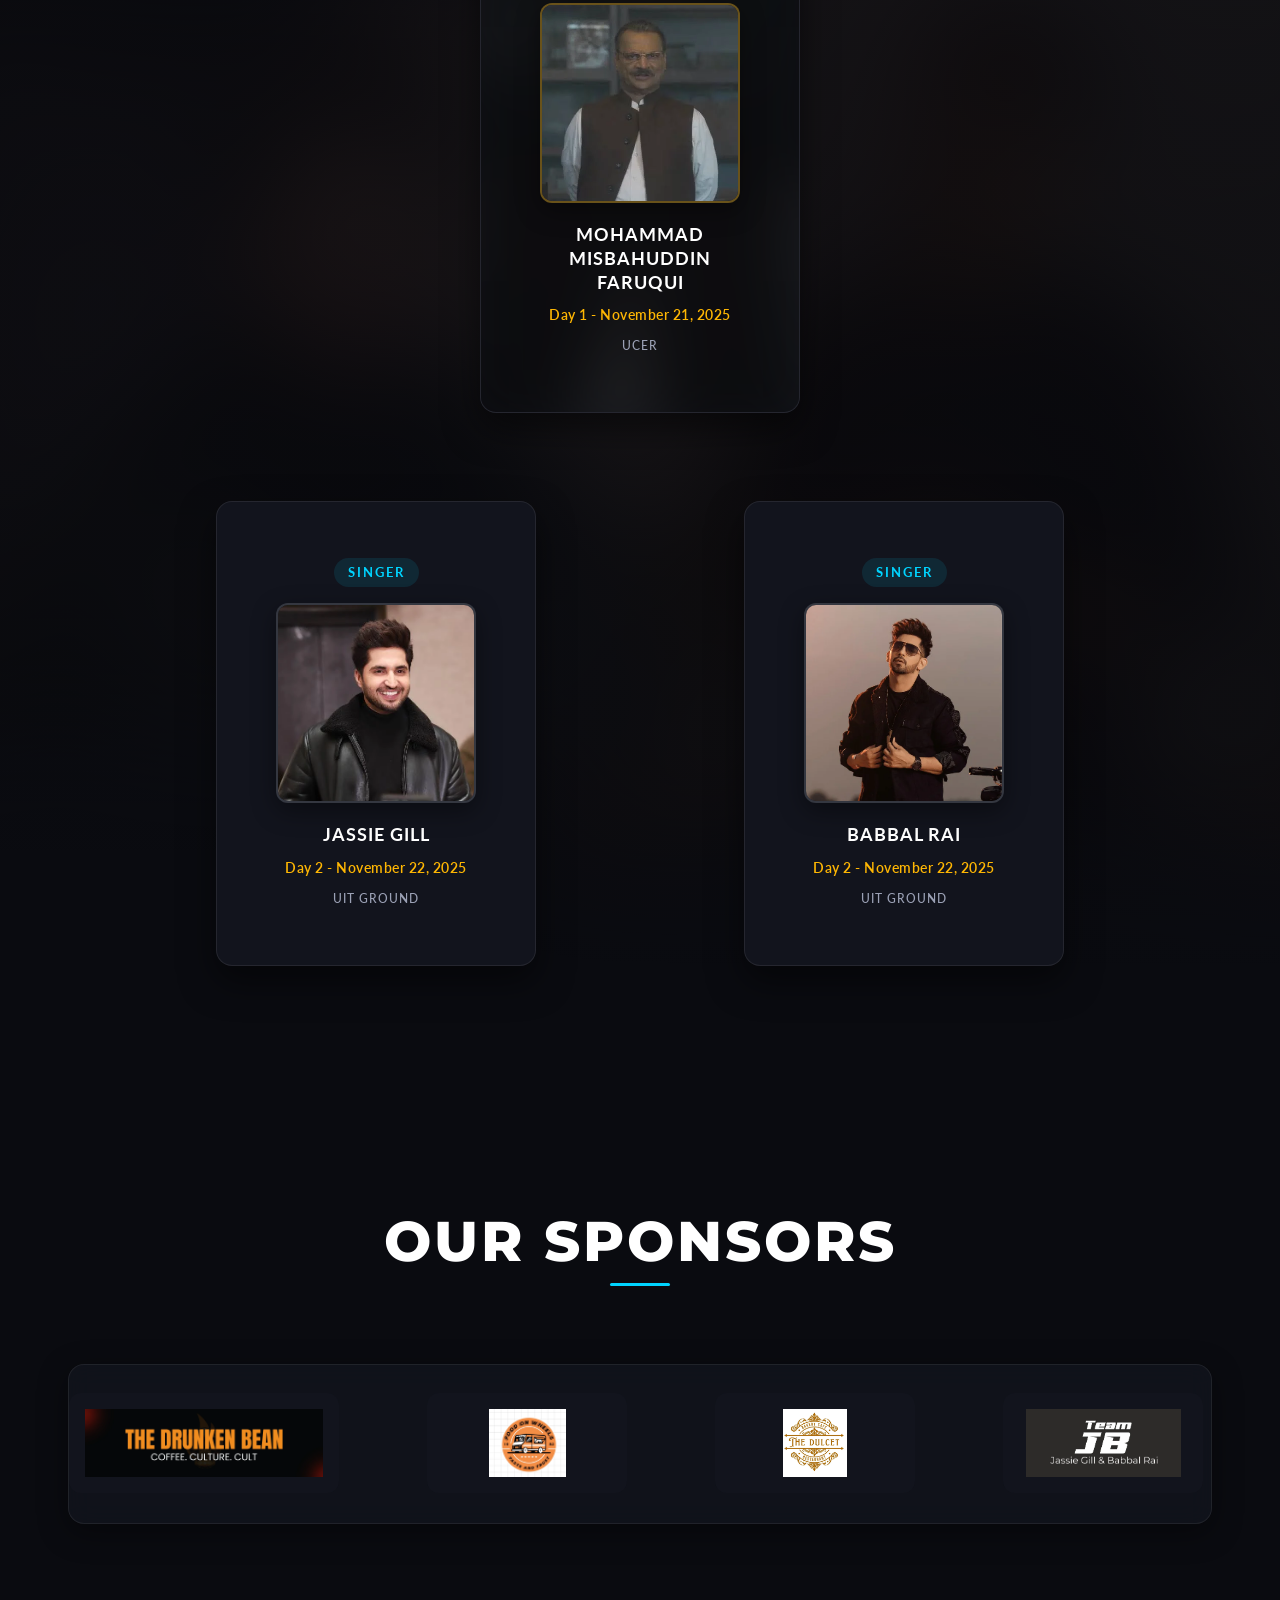
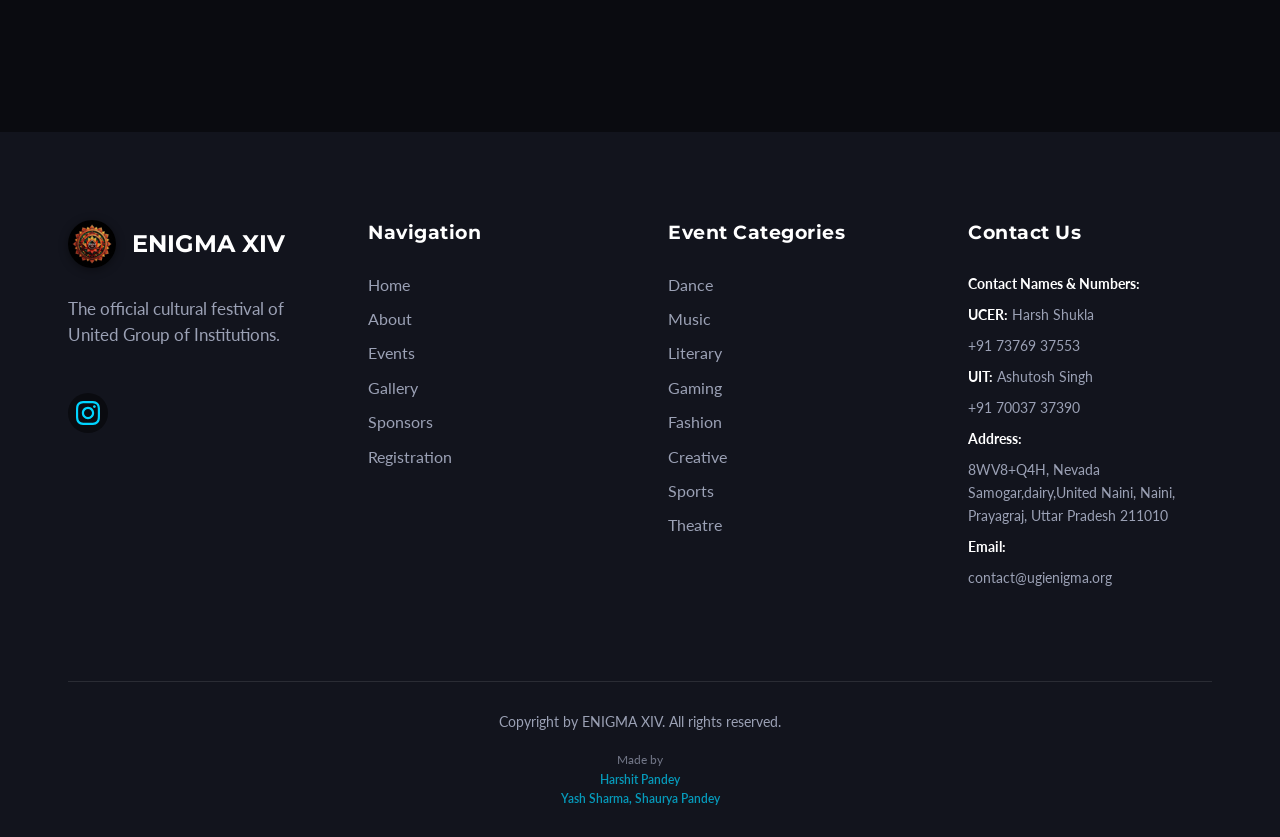
==== commit 68953794: "Update event images from assets/new_events and update event venues (Canvas/Face painting in UIM, Sol" ====
--- a/enigma13/index.html
+++ b/enigma13/index.html
@@ -241,11 +241,11 @@
                             </div>
                             <div class="schedule-event">
                                 <span class="event-name">Face Painting</span>
-                                <span class="event-venue">Smart Room, A-Block, Ground floor, UCER</span>
+                                <span class="event-venue">UIM</span>
                             </div>
                             <div class="schedule-event">
                                 <span class="event-name">Canvas Painting</span>
-                                <span class="event-venue">Central Library, UCER</span>
+                                <span class="event-venue">UIM</span>
                             </div>
                             <!--<div class="schedule-event">
                                 <span class="event-name">Bug Brawl</span>
@@ -261,7 +261,7 @@
                             </div>
                             <div class="schedule-event">
                                 <span class="event-name">Solo Singing</span>
-                                <span class="event-venue">Open Theater, UIT</span>
+                                <span class="event-venue">Audi, UCER</span>
                             </div>
                             <!--<div class="schedule-event">
                                 <span class="event-name">Roadies (Part 1)</span>
@@ -297,15 +297,15 @@
                             </div>-->
                             <div class="schedule-event">
                                 <span class="event-name">Web Dev</span>
-                                <span class="event-venue">Lab, UIM</span>
+                                <span class="event-venue">UIT</span>
                             </div>
                             <div class="schedule-event">
                                 <span class="event-name">No Fire Cooking</span>
-                                <span class="event-venue">Ground, UIT</span>
+                                <span class="event-venue">FUGS</span>
                             </div>
                             <div class="schedule-event">
                                 <span class="event-name">Instrumental</span>
-                                <span class="event-venue">Open Theater, UIT</span>
+                                <span class="event-venue">Audi, UIT</span>
                             </div>
                         </div>
                     </div>
--- a/enigma13/css/home.css
+++ b/enigma13/css/home.css
@@ -405,7 +405,7 @@
 
 /* Category-specific real image backgrounds */
 .category-card[href*="dance"] .category-image {
-    background-image: url('../assets/grid/dance.webp');
+    background-image: url('../assets/new_events/dance.png');
 }
 
 .category-card[href*="music"] .category-image {
@@ -413,15 +413,15 @@
 }
 
 .category-card[href*="creative"] .category-image {
-    background-image: url('../assets/grid/canvas%20painting.webp');
+    background-image: url('../assets/new_events/painting.jpg');
 }
 
 .category-card[href*="theatre"] .category-image {
-    background-image: url('../assets/grid/dramatics.webp');
+    background-image: url('../assets/new_events/nukad-natak.png');
 }
 
 .category-card[href*="fashion"] .category-image {
-    background-image: url('../assets/grid/fashion%20show.webp');
+    background-image: url('../assets/new_events/fashion_show.jpg');
 }
 
 .category-card[href*="gaming"] .category-image {
@@ -429,15 +429,11 @@
 }
 
 .category-card[href*="literary"] .category-image {
-    background-image: url('../assets/grid/open%20mic.webp');
+    background-image: url('../assets/new_events/open_mic.jpg');
 }
 
 .category-card[href*="sports"] .category-image {
-    background-image: url('../assets/grid/power%20lifting.webp');
-}
-
-.category-card[href*="photo-film"] .category-image {
-    background-image: url('https://images.unsplash.com/photo-1516035069371-29a1b244cc32?w=800&q=80');
+    background-image: url('https://images.unsplash.com/photo-1529699211952-734e80c4d42b?w=800&q=80');
 }
 
 .category-overlay {
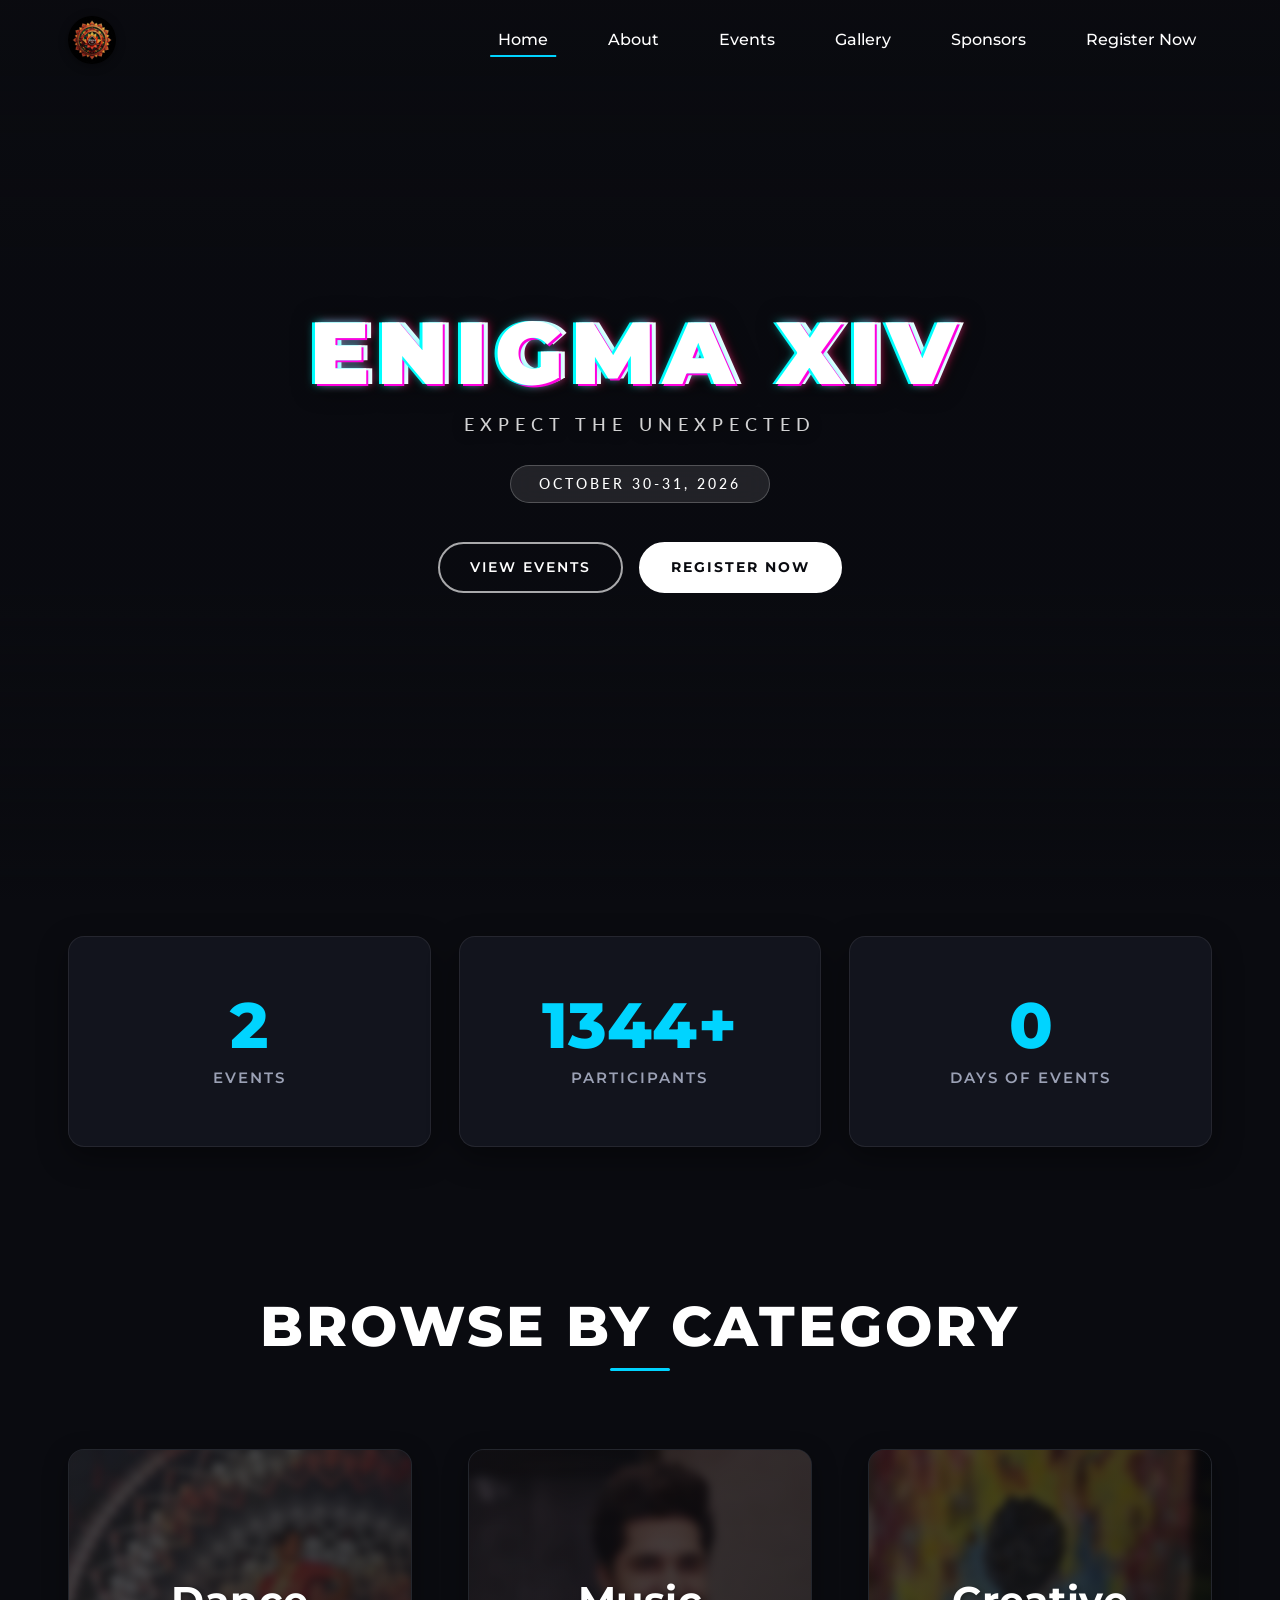
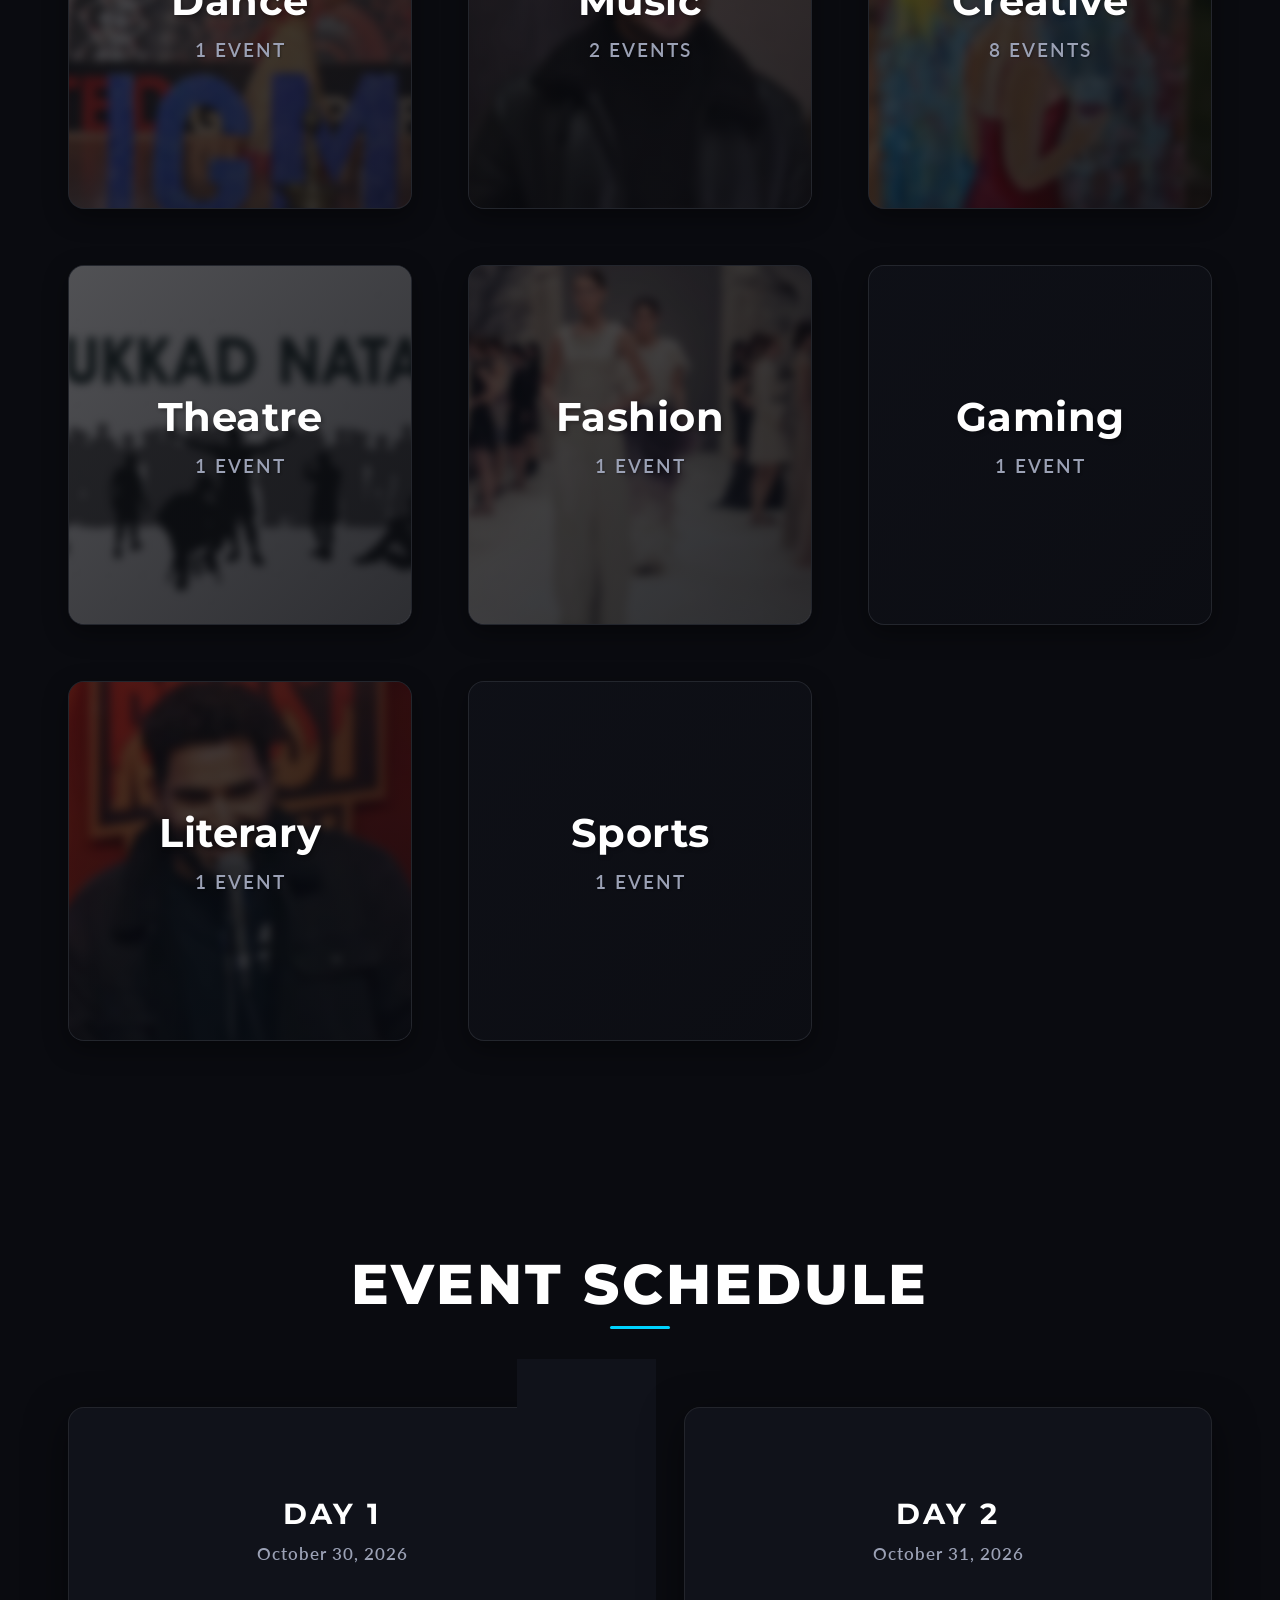
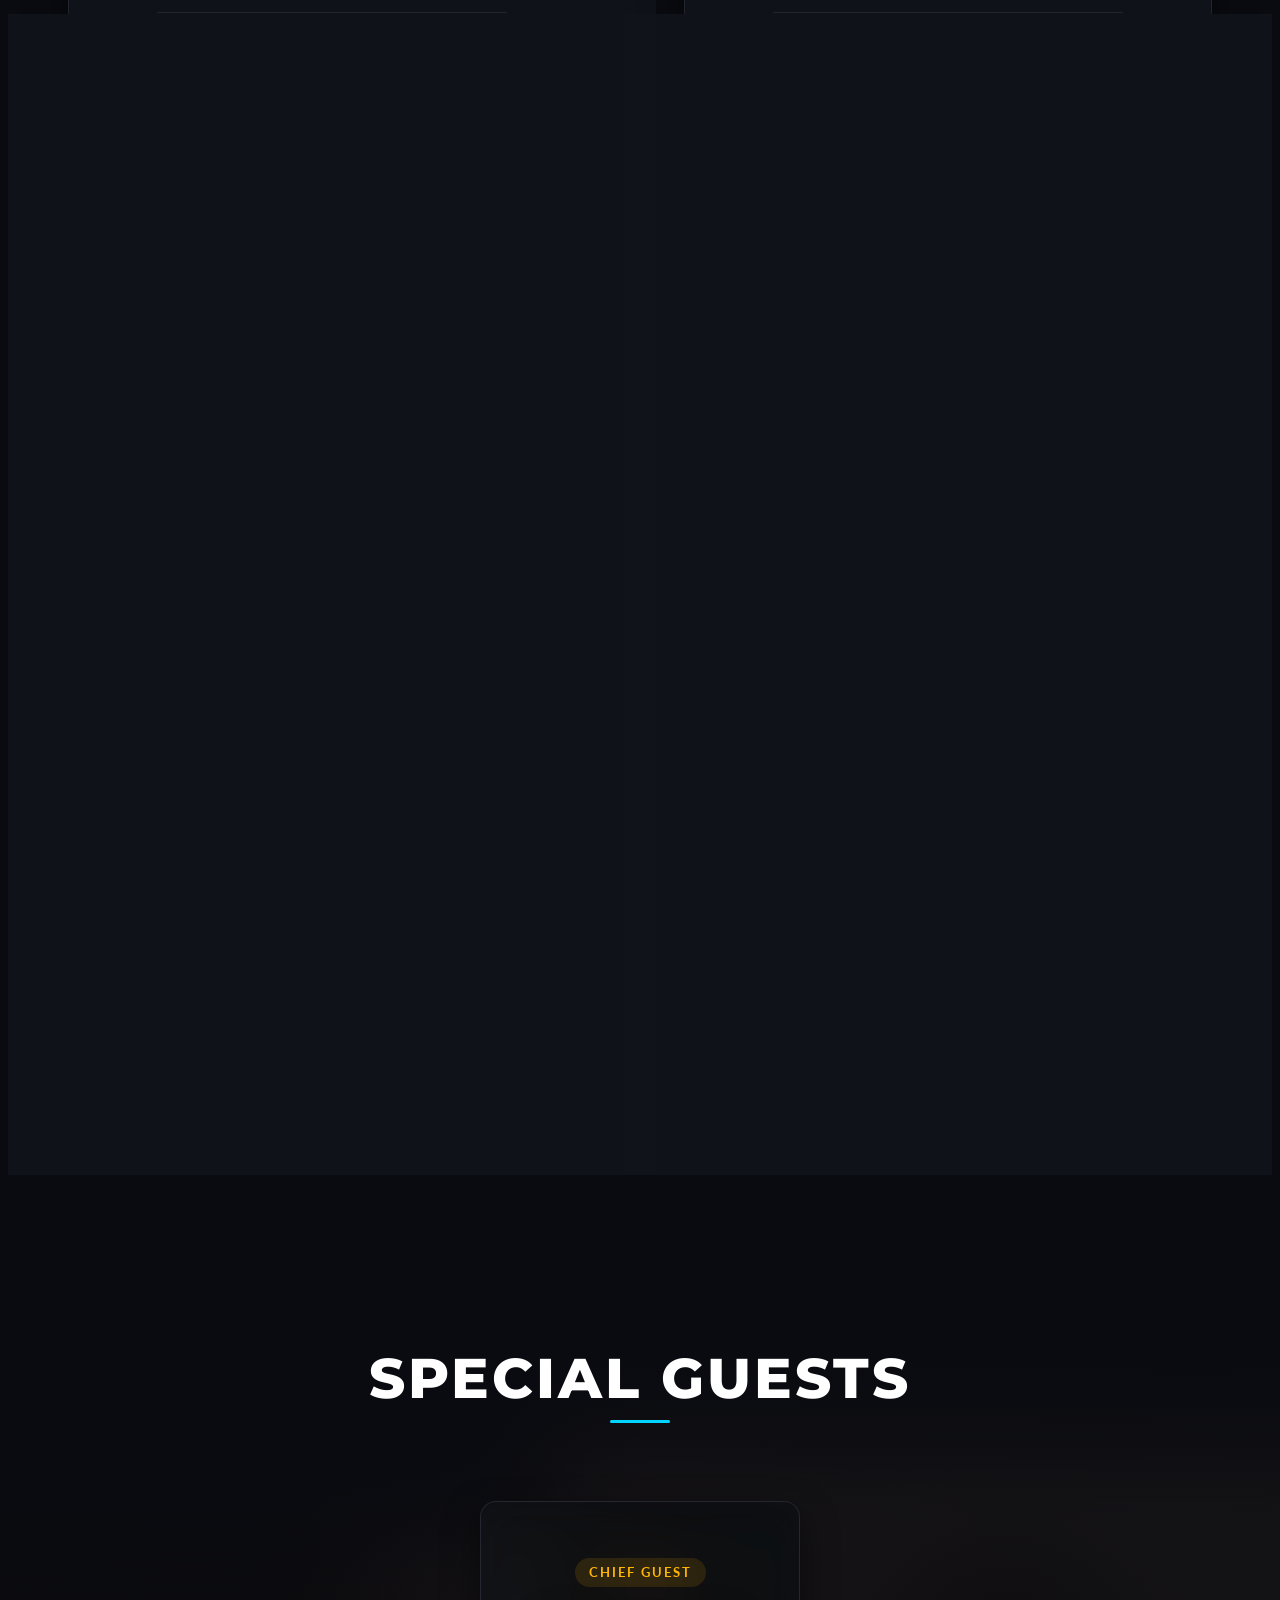
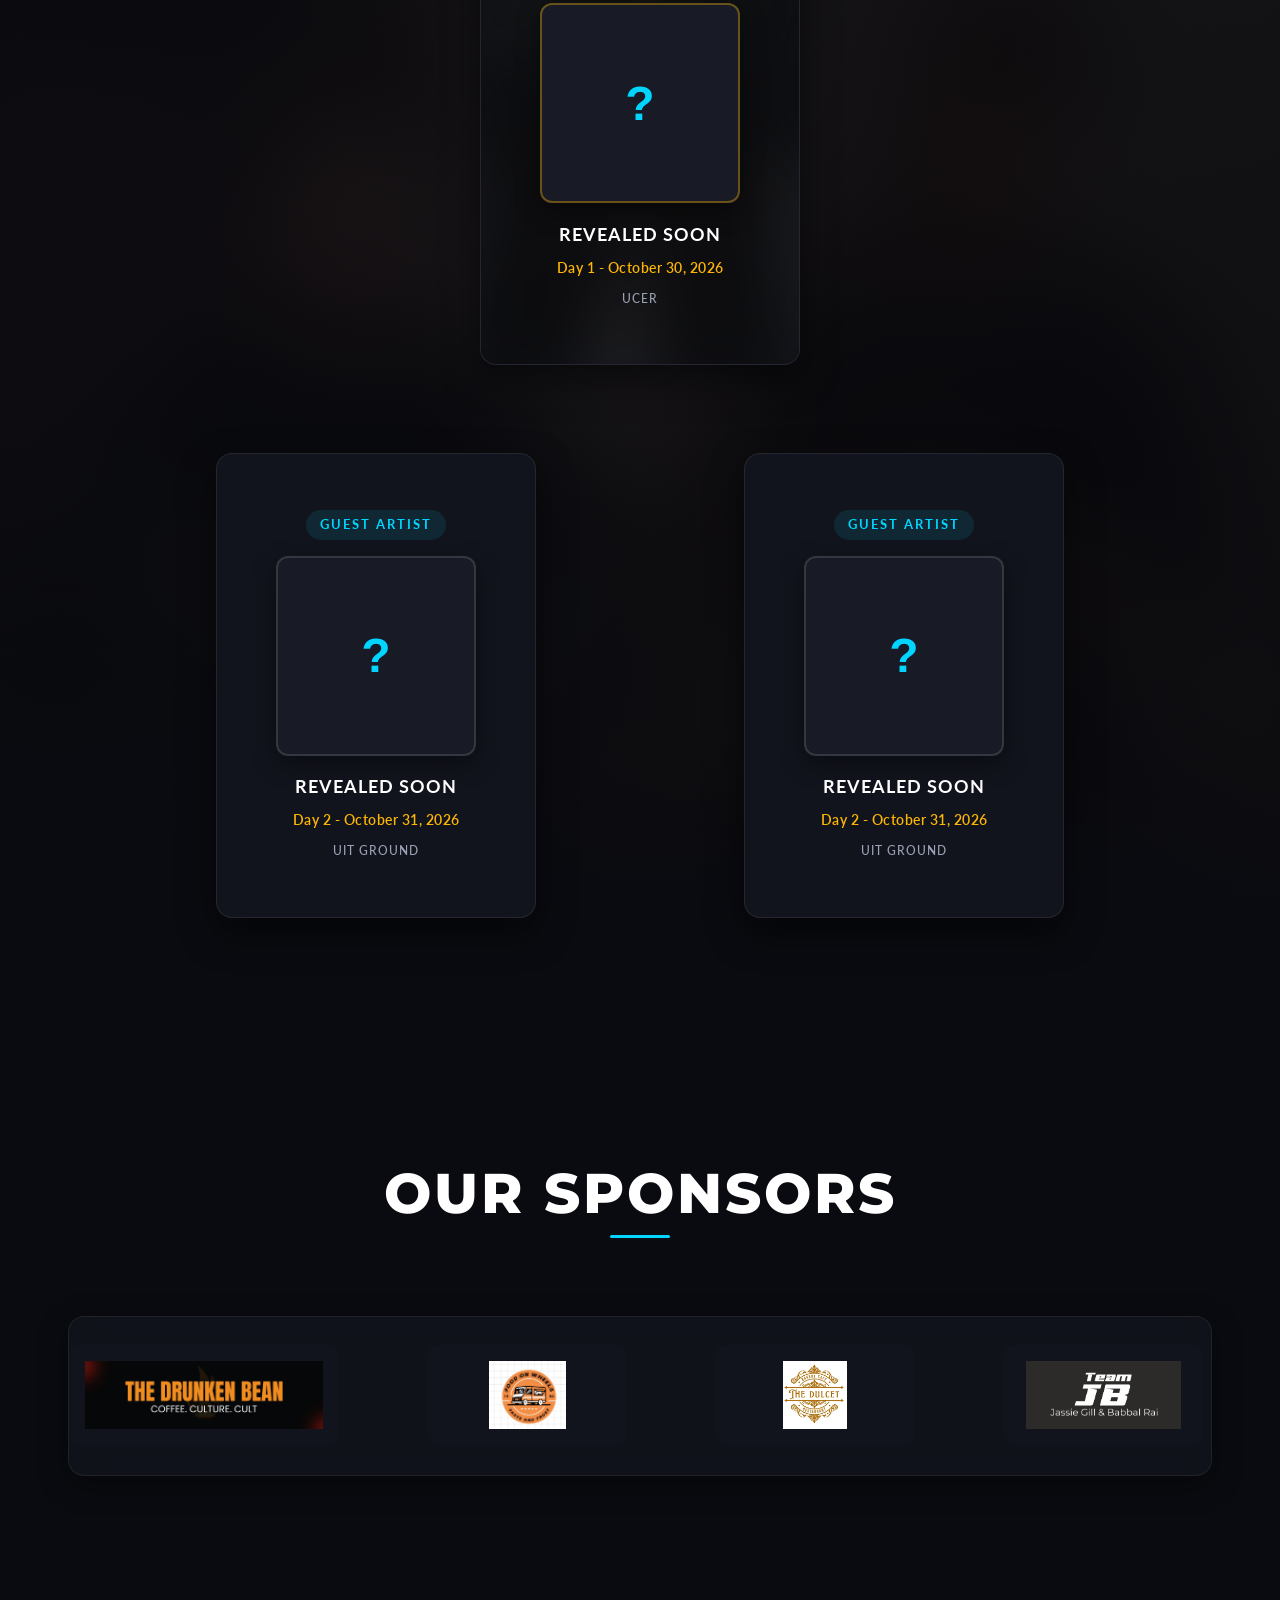
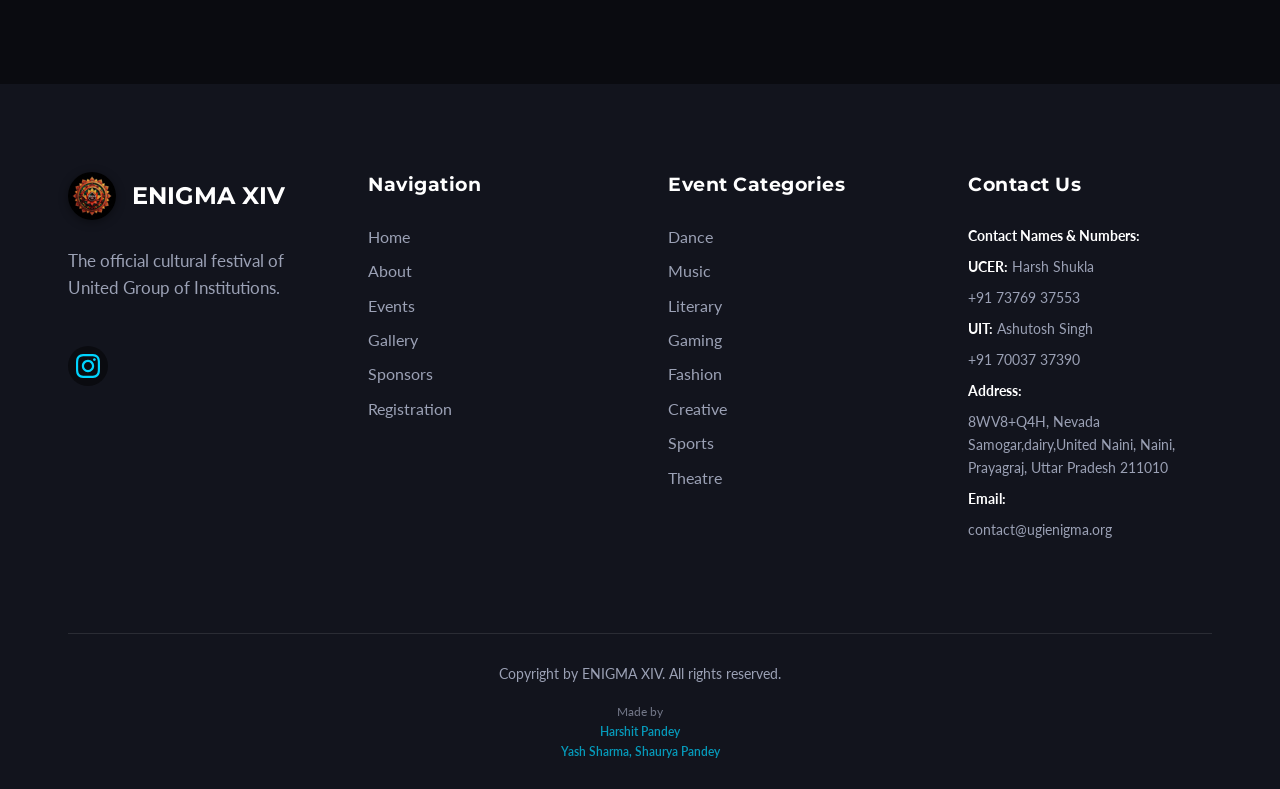
==== commit 7dd936aa: "Update special guests to Revealed Soon (Oct 30-31), replace Senior Advisors (Himanshu Mishra, Prakha" ====
--- a/enigma13/index.html
+++ b/enigma13/index.html
@@ -366,37 +366,34 @@
                         <div class="guest-card guest-chief">
                             <div class="guest-label">Chief Guest</div>
                             <div class="guest-image">
-                                <img src="assets/chief guest/Mohammad Misbahuddin Faruqui.webp" alt="Mohammad Misbahuddin Faruqui" loading="lazy" onerror="this.style.display='none'; this.nextElementSibling.style.display='flex';">
-                                <div class="guest-placeholder" style="display: none;">MMF</div>
-                            </div>
-                            <div class="guest-name">Mohammad Misbahuddin Faruqui</div>
-                            <div class="guest-date">Day 1 - November 21, 2025</div>
+                                <div class="guest-placeholder" style="display: flex; align-items: center; justify-content: center; width: 100%; height: 100%; font-size: 3rem; color: var(--color-primary);">?</div>
+                            </div>
+                            <div class="guest-name">Revealed Soon</div>
+                            <div class="guest-date">Day 1 - October 30, 2026</div>
                             <div class="guest-venue-small">UCER</div>
                         </div>
                     </div>
                 </div>
 
-                <!-- Singers - Day 2 -->
+                <!-- Artists / Celebrities - Day 2 -->
                 <div class="guest-day-container fade-in">
                     <div class="guests-grid">
                         <div class="guest-card guest-singer">
-                            <div class="guest-label">Singer</div>
+                            <div class="guest-label">Guest Artist</div>
                             <div class="guest-image">
-                                <img src="assets/singer/Jassi gill.webp" alt="Jassie Gill" loading="lazy" onerror="this.style.display='none'; this.nextElementSibling.style.display='flex';">
-                                <div class="guest-placeholder" style="display: none;">JG</div>
-                            </div>
-                            <div class="guest-name">Jassie Gill</div>
-                            <div class="guest-date">Day 2 - November 22, 2025</div>
+                                <div class="guest-placeholder" style="display: flex; align-items: center; justify-content: center; width: 100%; height: 100%; font-size: 3rem; color: var(--color-primary);">?</div>
+                            </div>
+                            <div class="guest-name">Revealed Soon</div>
+                            <div class="guest-date">Day 2 - October 31, 2026</div>
                             <div class="guest-venue-small">UIT Ground</div>
                         </div>
                         <div class="guest-card guest-singer">
-                            <div class="guest-label">Singer</div>
+                            <div class="guest-label">Guest Artist</div>
                             <div class="guest-image">
-                                <img src="assets/singer/Babble Rai.webp" alt="Babbal Rai" loading="lazy" onerror="this.style.display='none'; this.nextElementSibling.style.display='flex';">
-                                <div class="guest-placeholder" style="display: none;">BR</div>
-                            </div>
-                            <div class="guest-name">Babbal Rai</div>
-                            <div class="guest-date">Day 2 - November 22, 2025</div>
+                                <div class="guest-placeholder" style="display: flex; align-items: center; justify-content: center; width: 100%; height: 100%; font-size: 3rem; color: var(--color-primary);">?</div>
+                            </div>
+                            <div class="guest-name">Revealed Soon</div>
+                            <div class="guest-date">Day 2 - October 31, 2026</div>
                             <div class="guest-venue-small">UIT Ground</div>
                         </div>
                     </div>
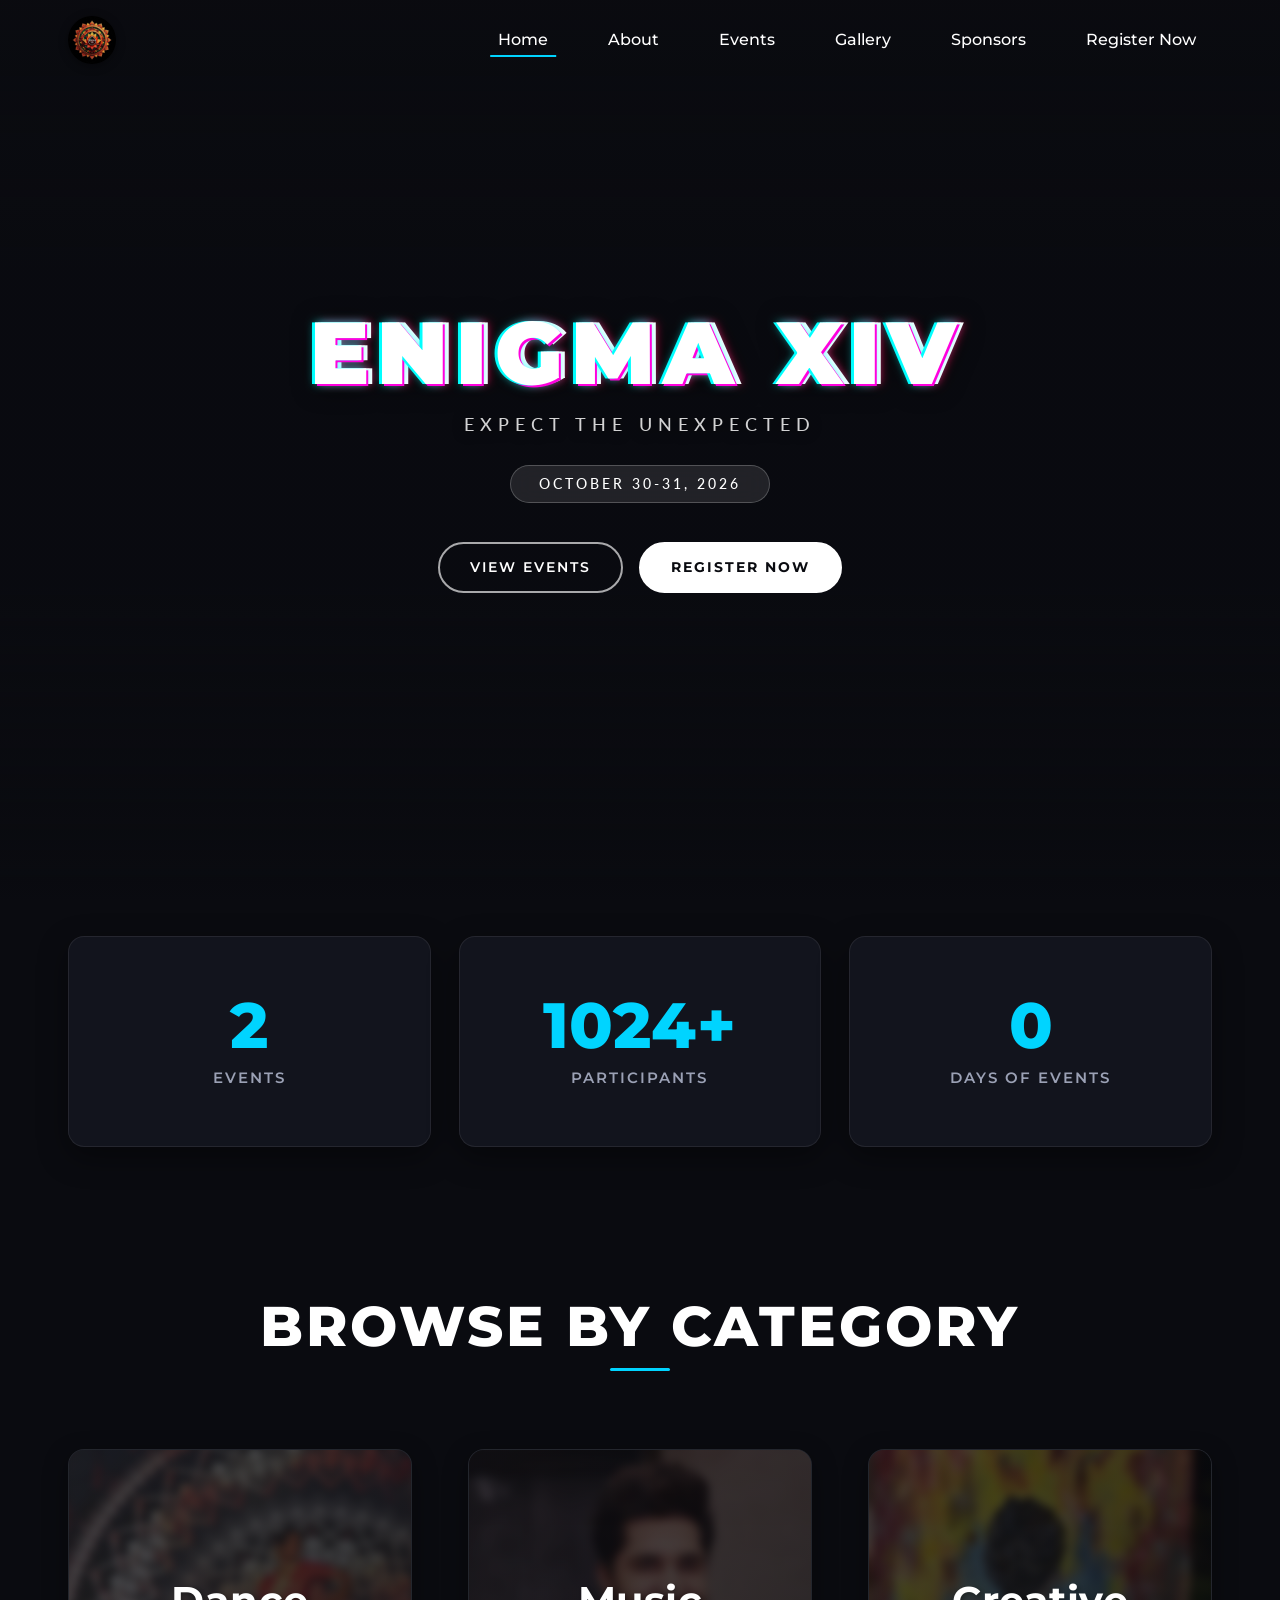
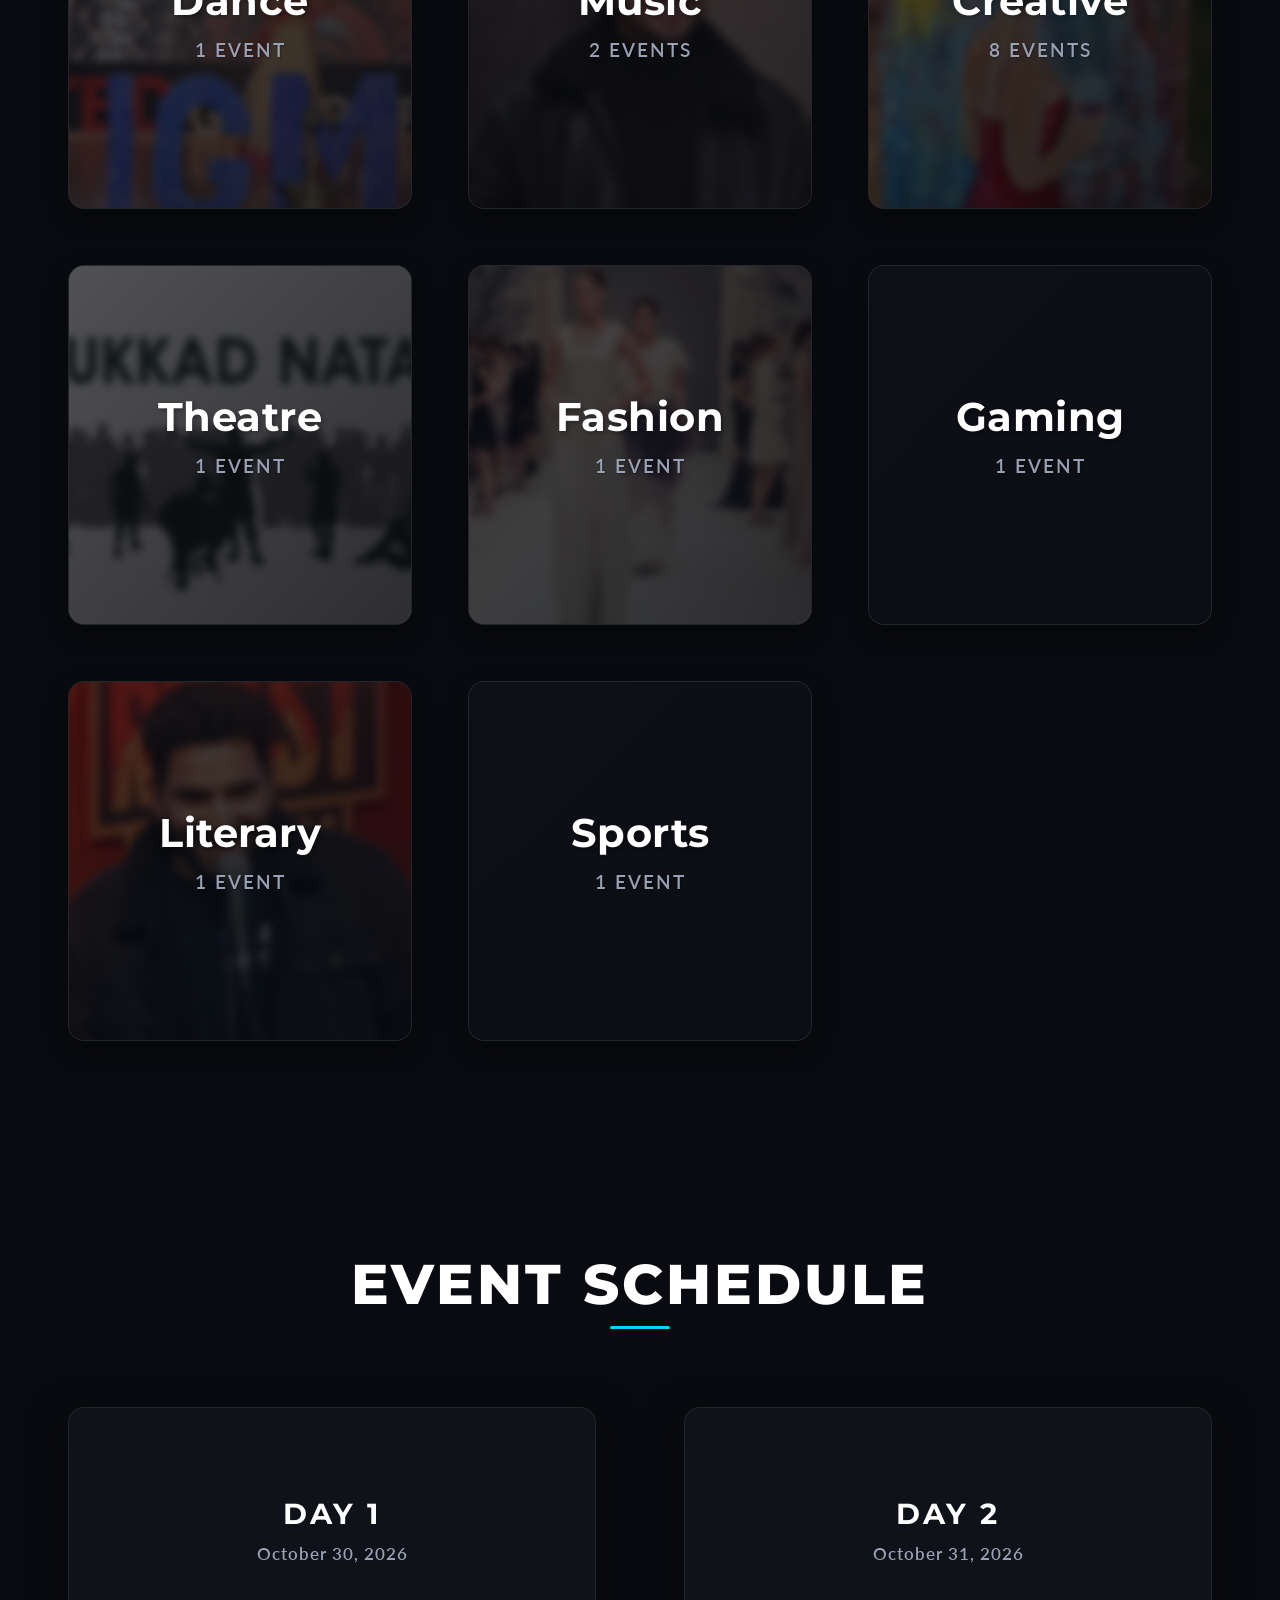
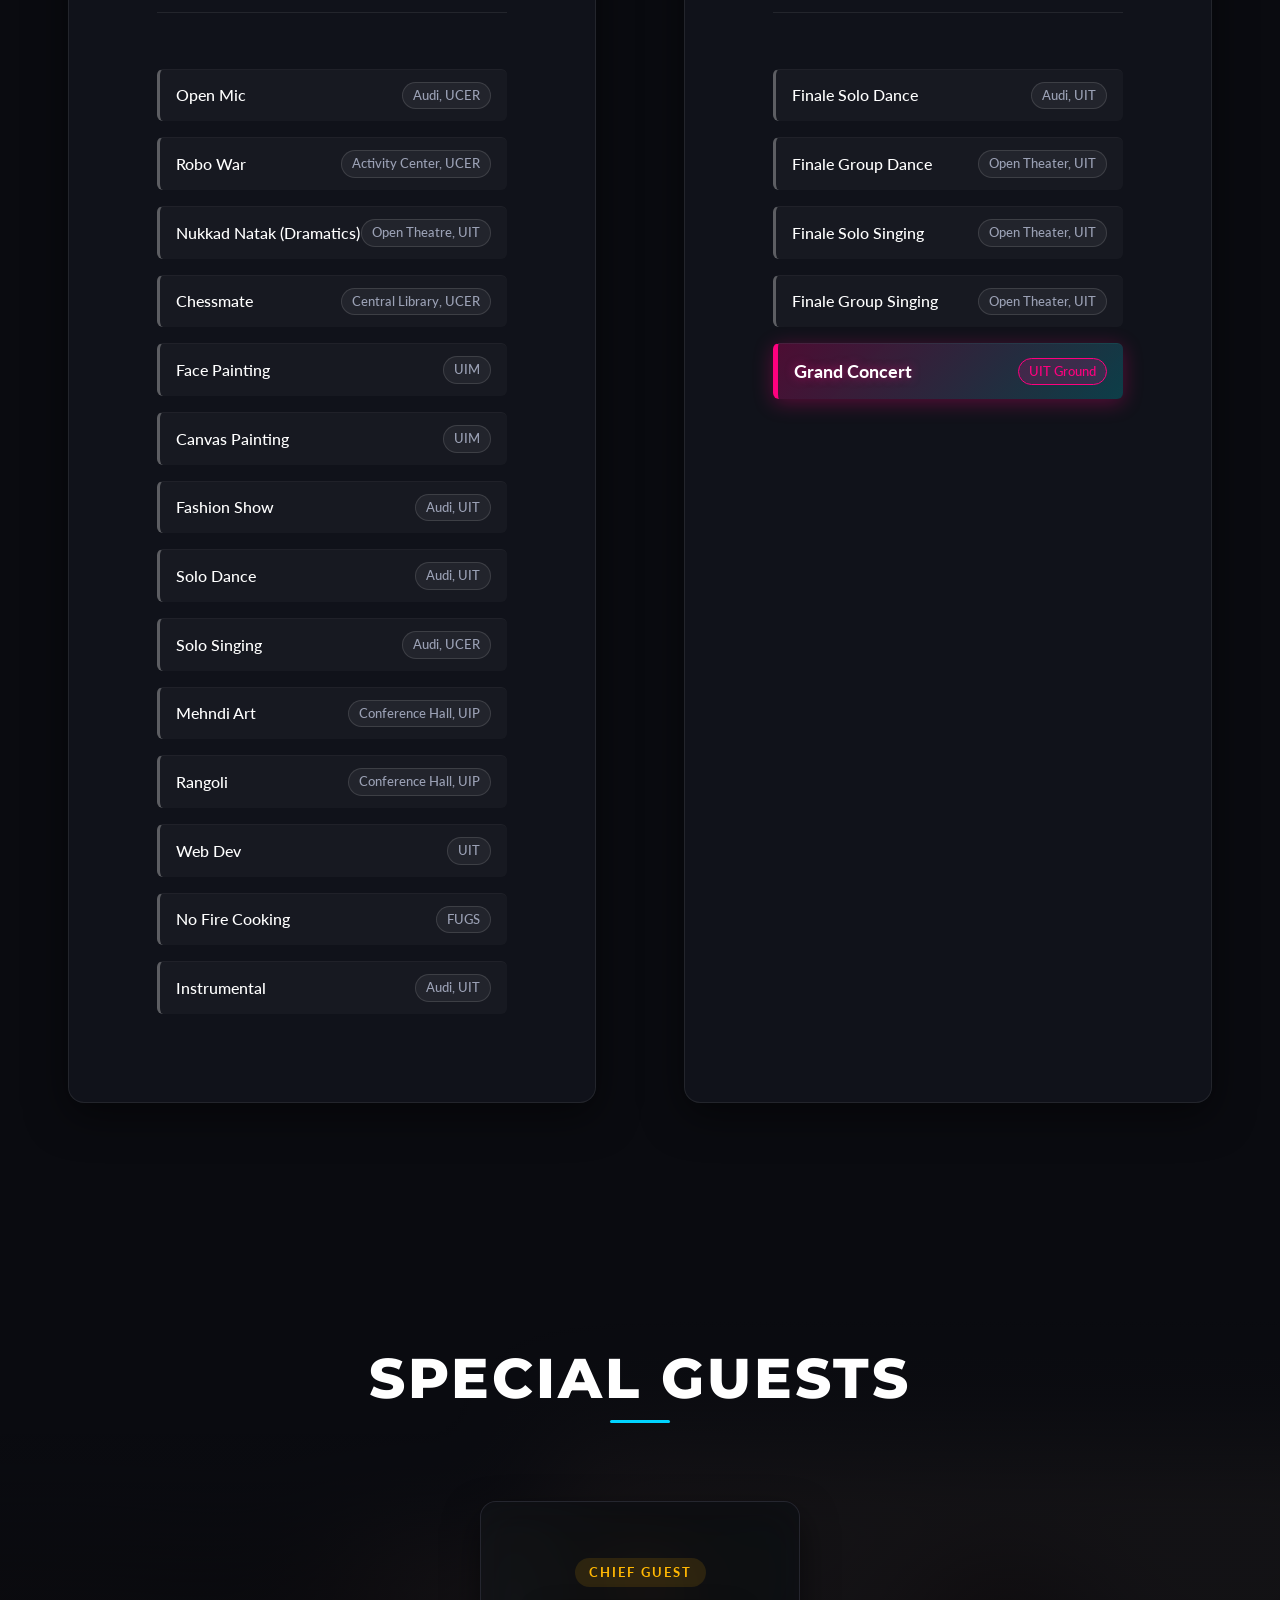
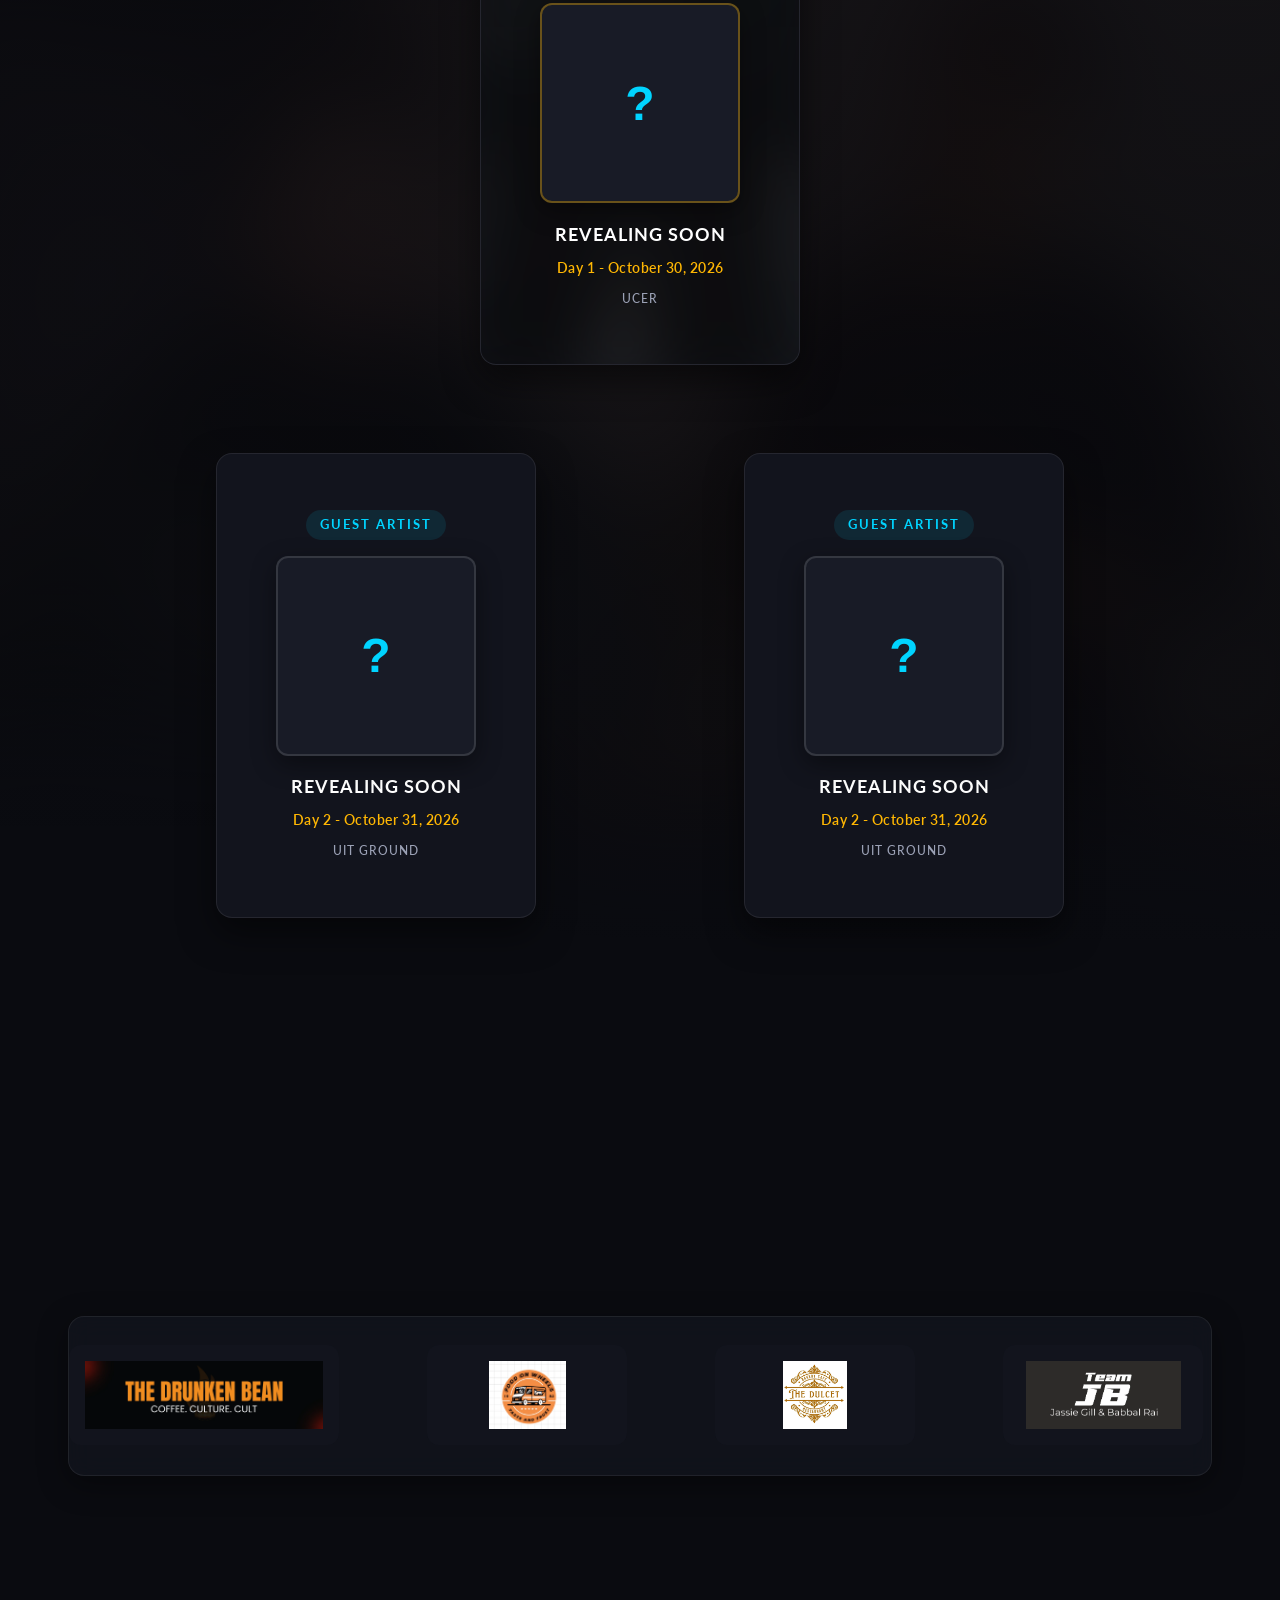
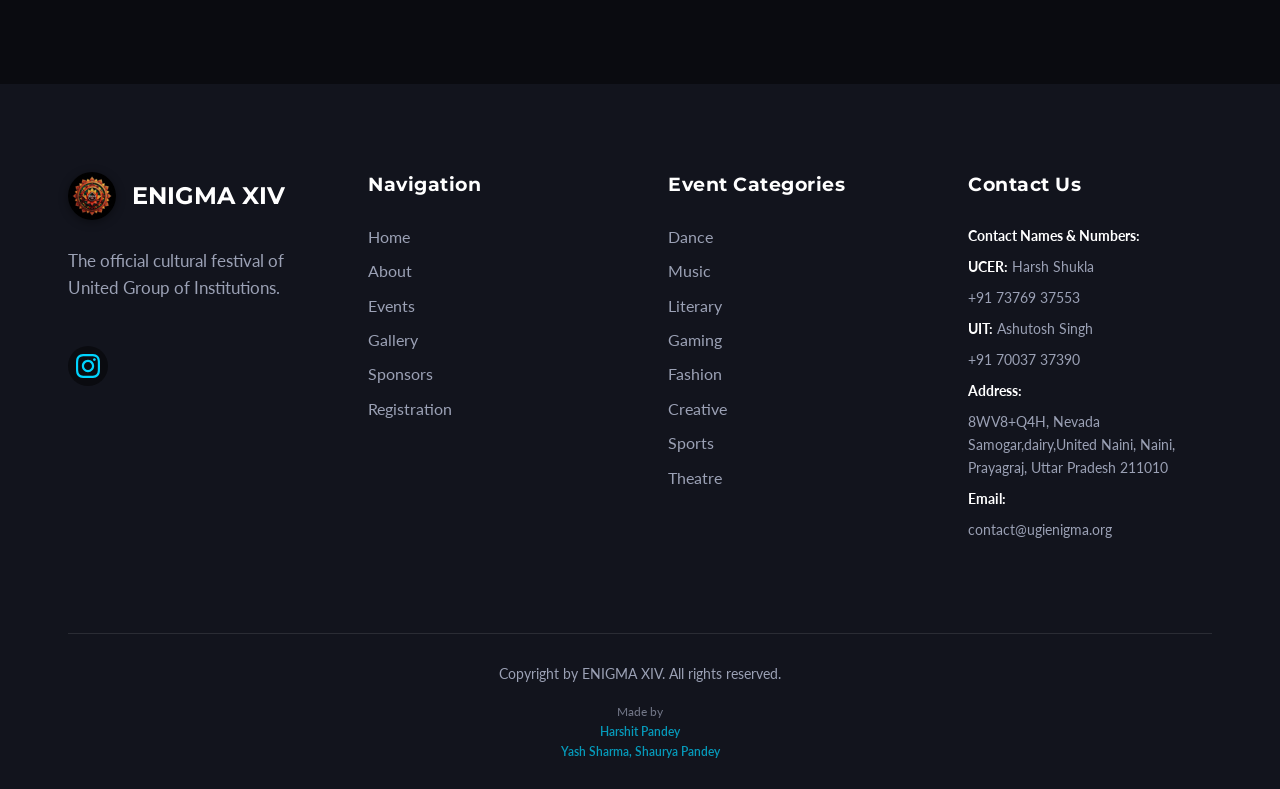
==== commit c92f2179: "Update guests to Revealing Soon" ====
--- a/enigma13/index.html
+++ b/enigma13/index.html
@@ -368,7 +368,7 @@
                             <div class="guest-image">
                                 <div class="guest-placeholder" style="display: flex; align-items: center; justify-content: center; width: 100%; height: 100%; font-size: 3rem; color: var(--color-primary);">?</div>
                             </div>
-                            <div class="guest-name">Revealed Soon</div>
+                            <div class="guest-name">Revealing Soon</div>
                             <div class="guest-date">Day 1 - October 30, 2026</div>
                             <div class="guest-venue-small">UCER</div>
                         </div>
@@ -383,7 +383,7 @@
                             <div class="guest-image">
                                 <div class="guest-placeholder" style="display: flex; align-items: center; justify-content: center; width: 100%; height: 100%; font-size: 3rem; color: var(--color-primary);">?</div>
                             </div>
-                            <div class="guest-name">Revealed Soon</div>
+                            <div class="guest-name">Revealing Soon</div>
                             <div class="guest-date">Day 2 - October 31, 2026</div>
                             <div class="guest-venue-small">UIT Ground</div>
                         </div>
@@ -392,7 +392,7 @@
                             <div class="guest-image">
                                 <div class="guest-placeholder" style="display: flex; align-items: center; justify-content: center; width: 100%; height: 100%; font-size: 3rem; color: var(--color-primary);">?</div>
                             </div>
-                            <div class="guest-name">Revealed Soon</div>
+                            <div class="guest-name">Revealing Soon</div>
                             <div class="guest-date">Day 2 - October 31, 2026</div>
                             <div class="guest-venue-small">UIT Ground</div>
                         </div>
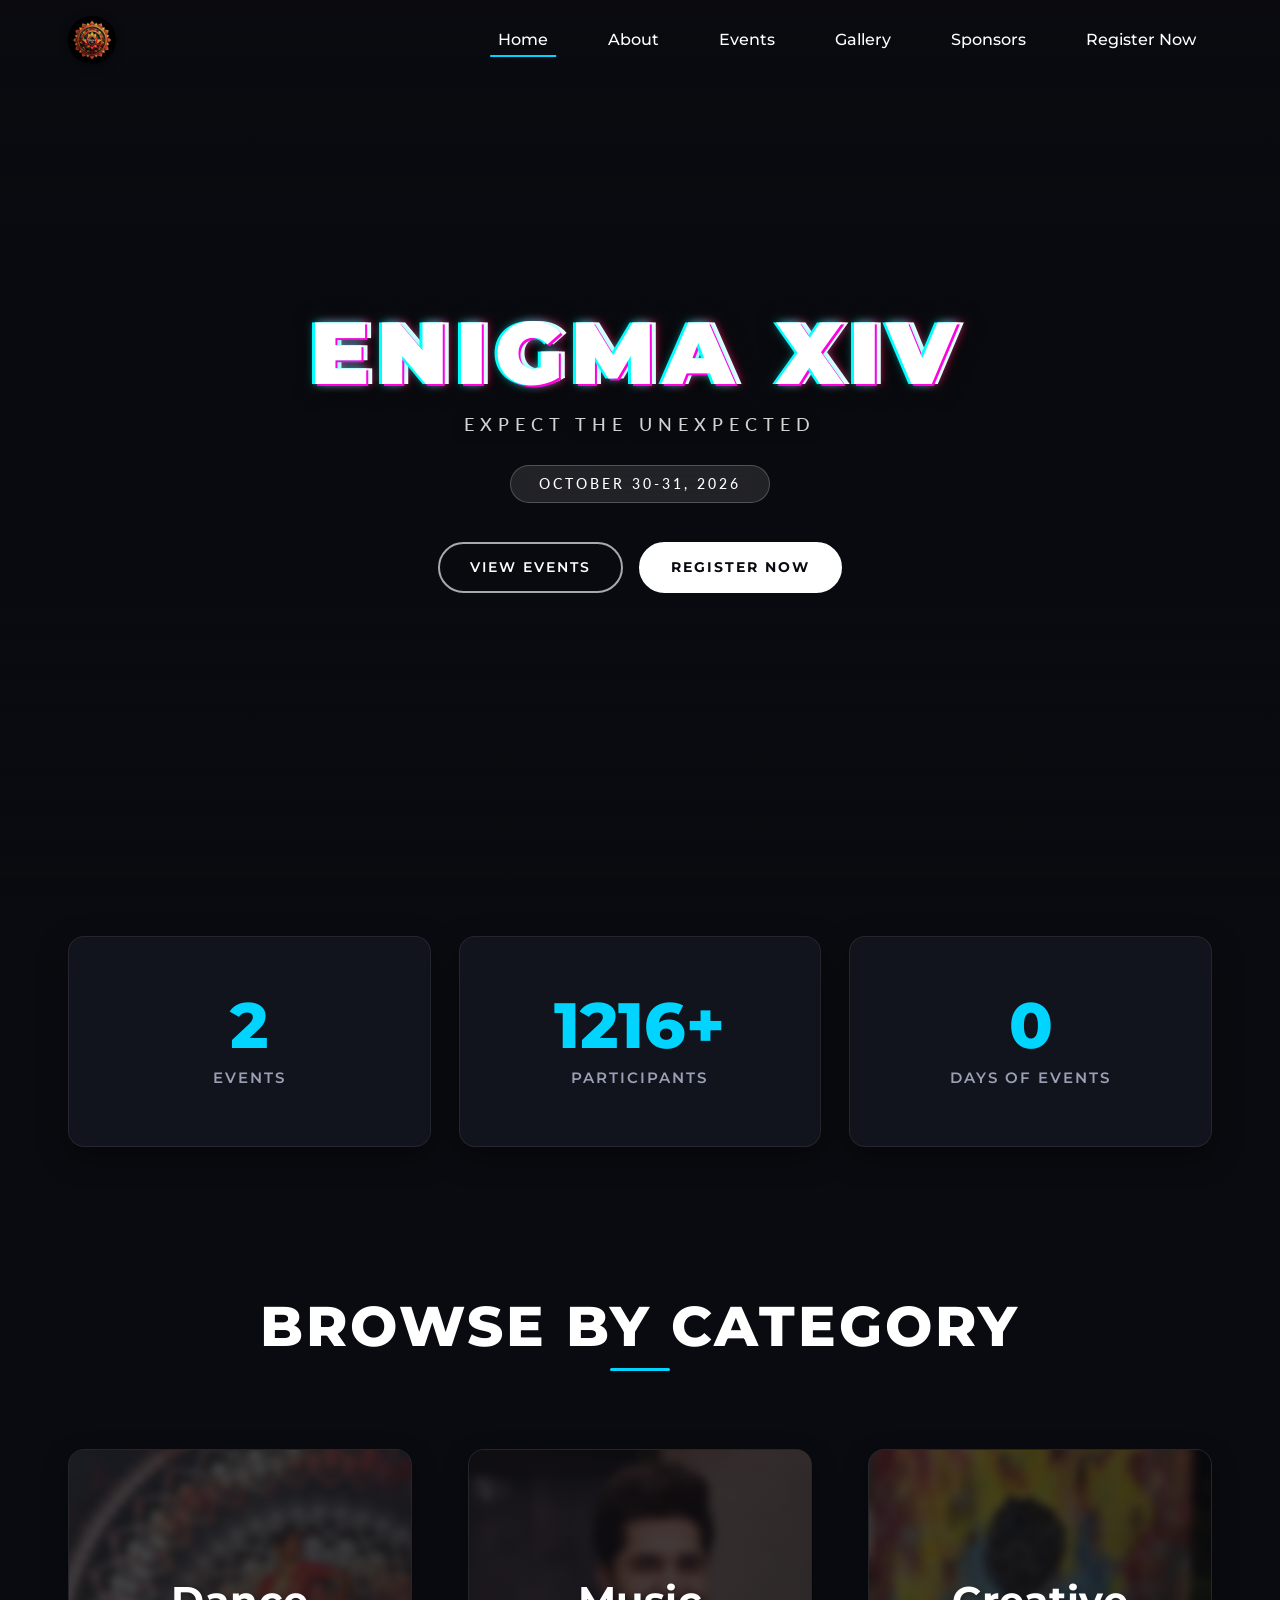
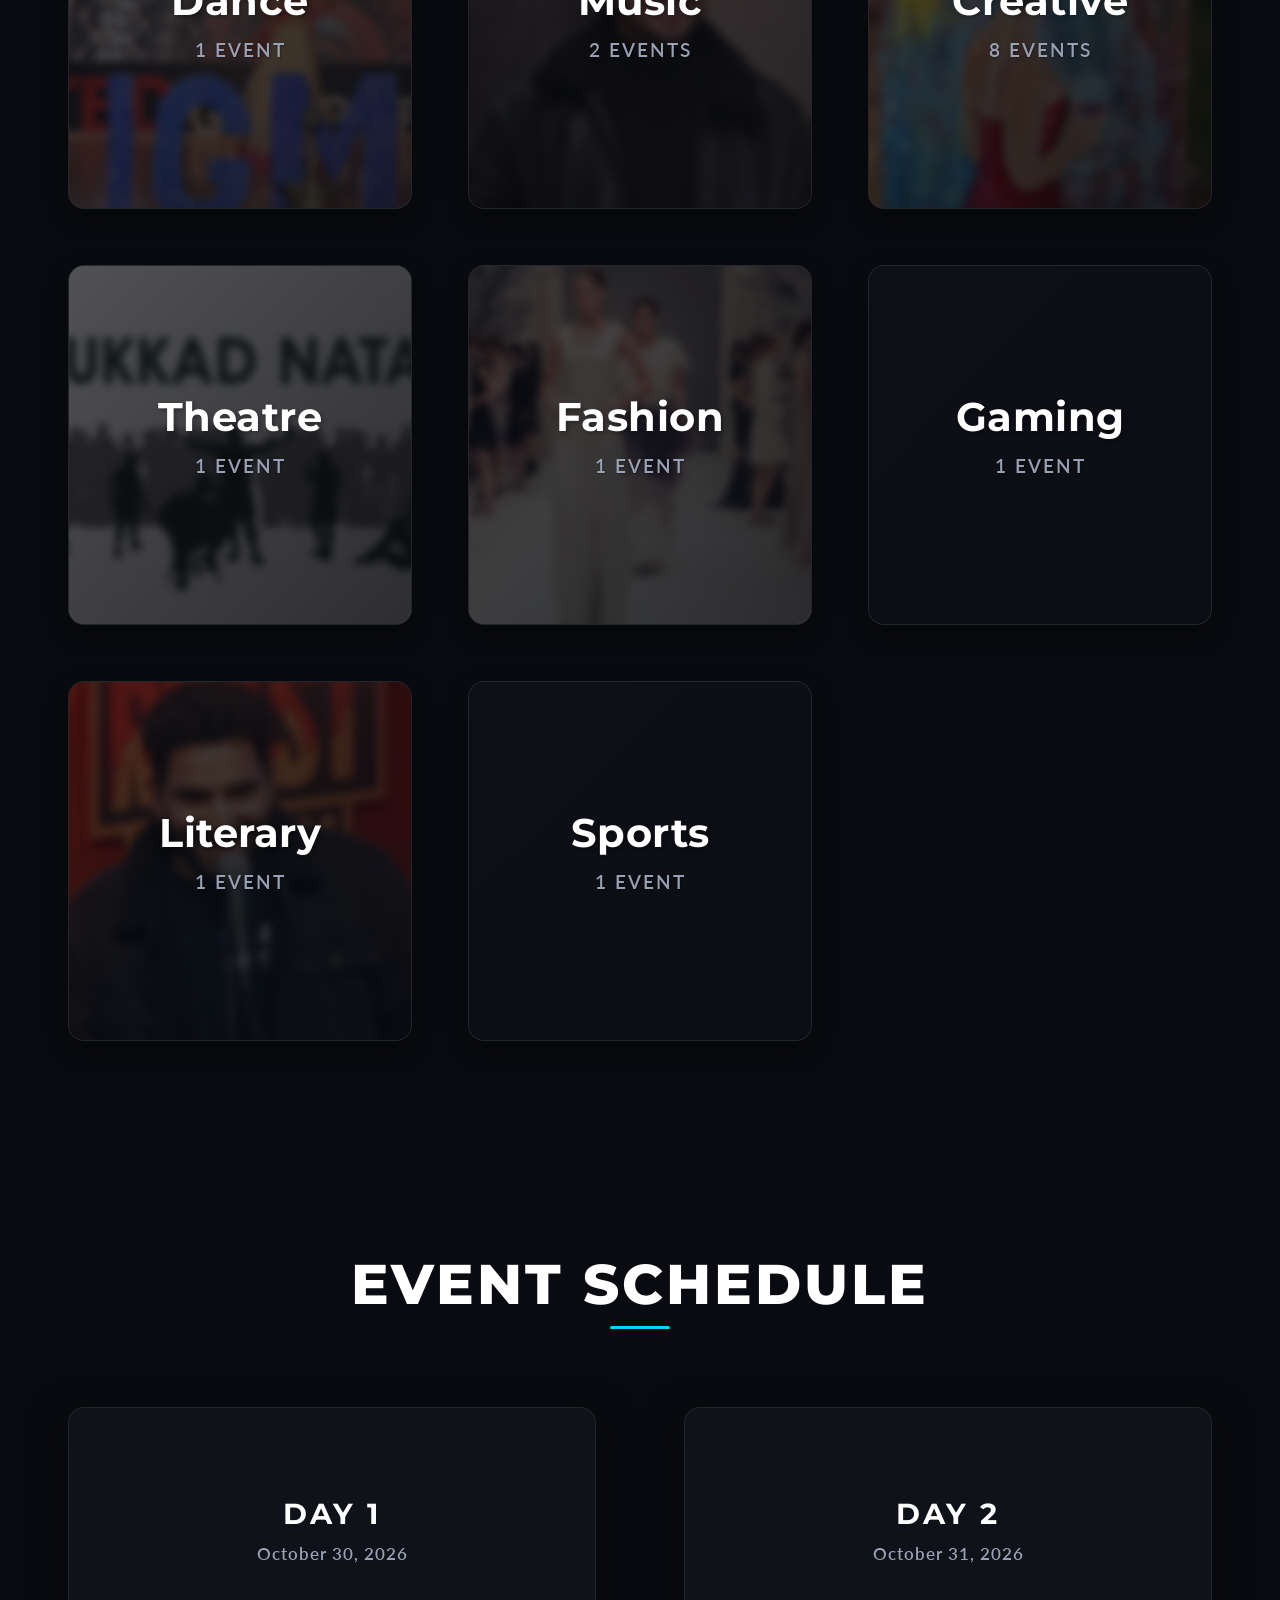
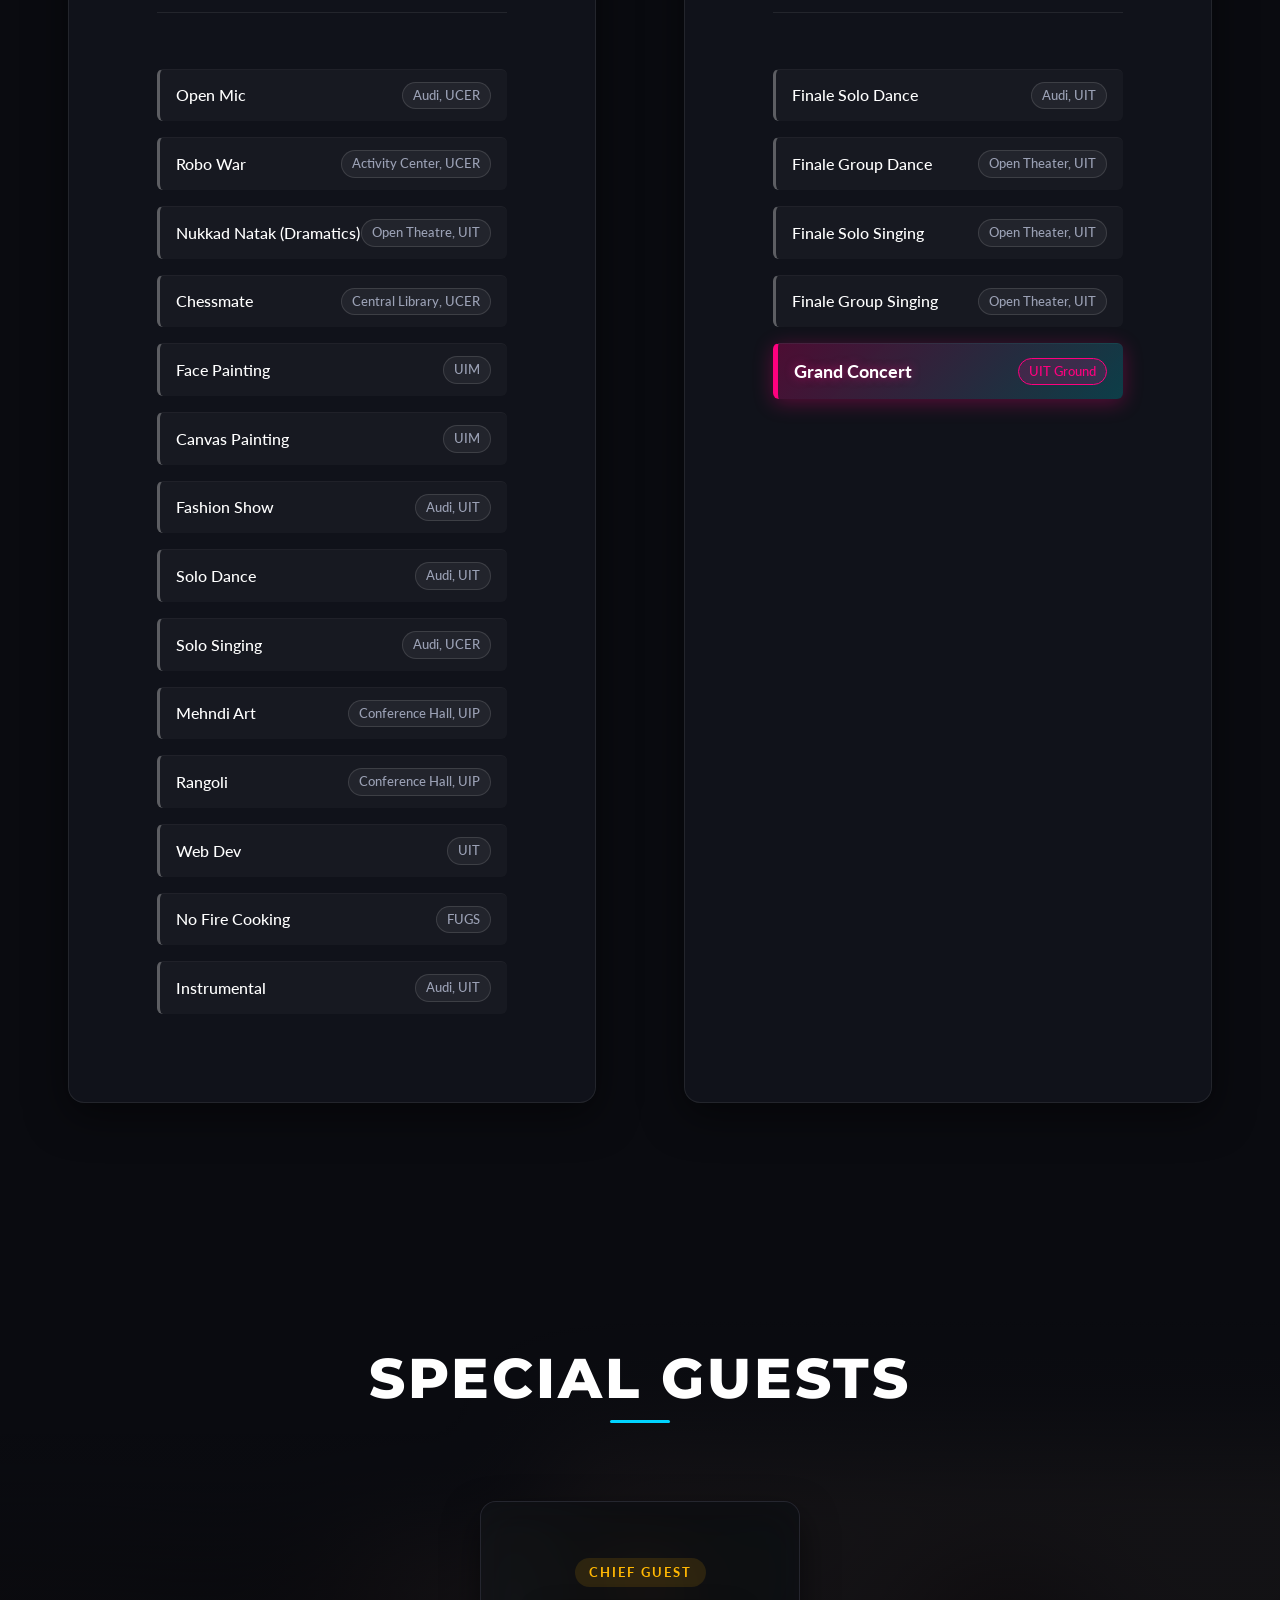
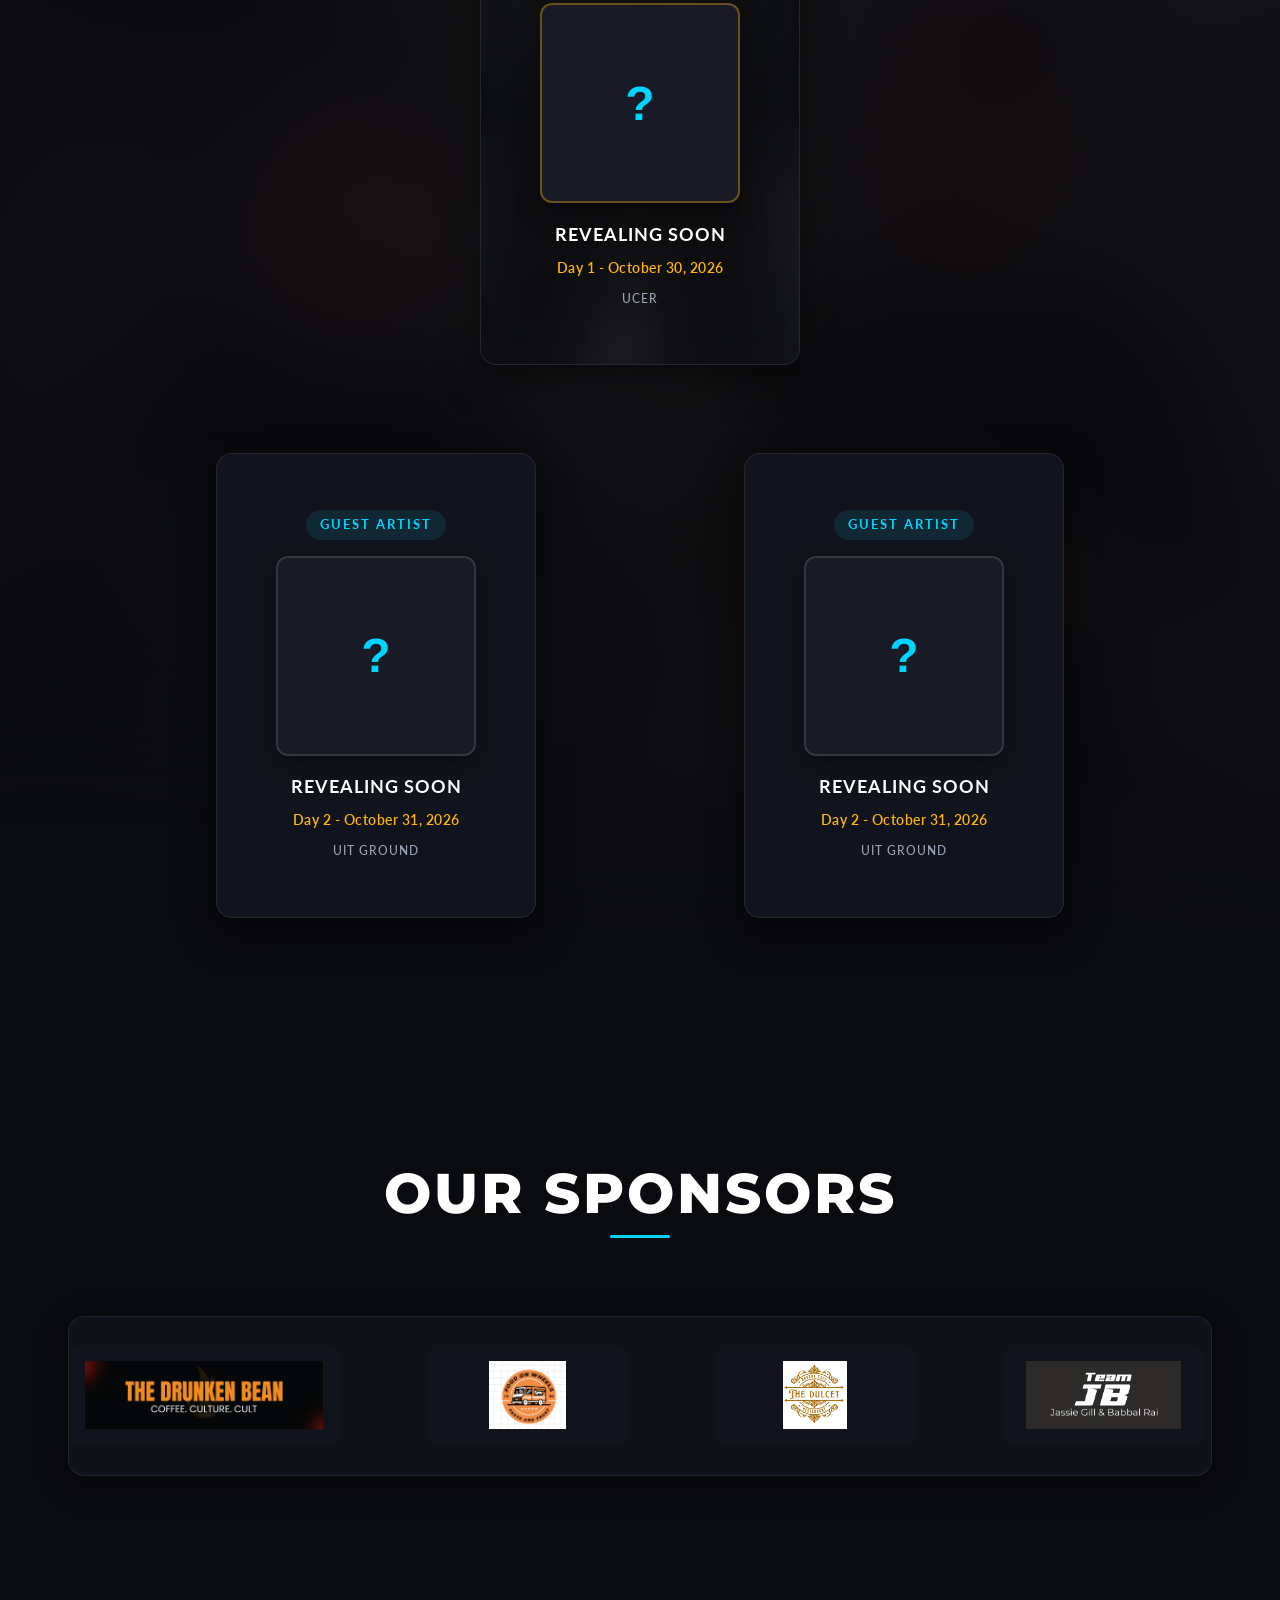
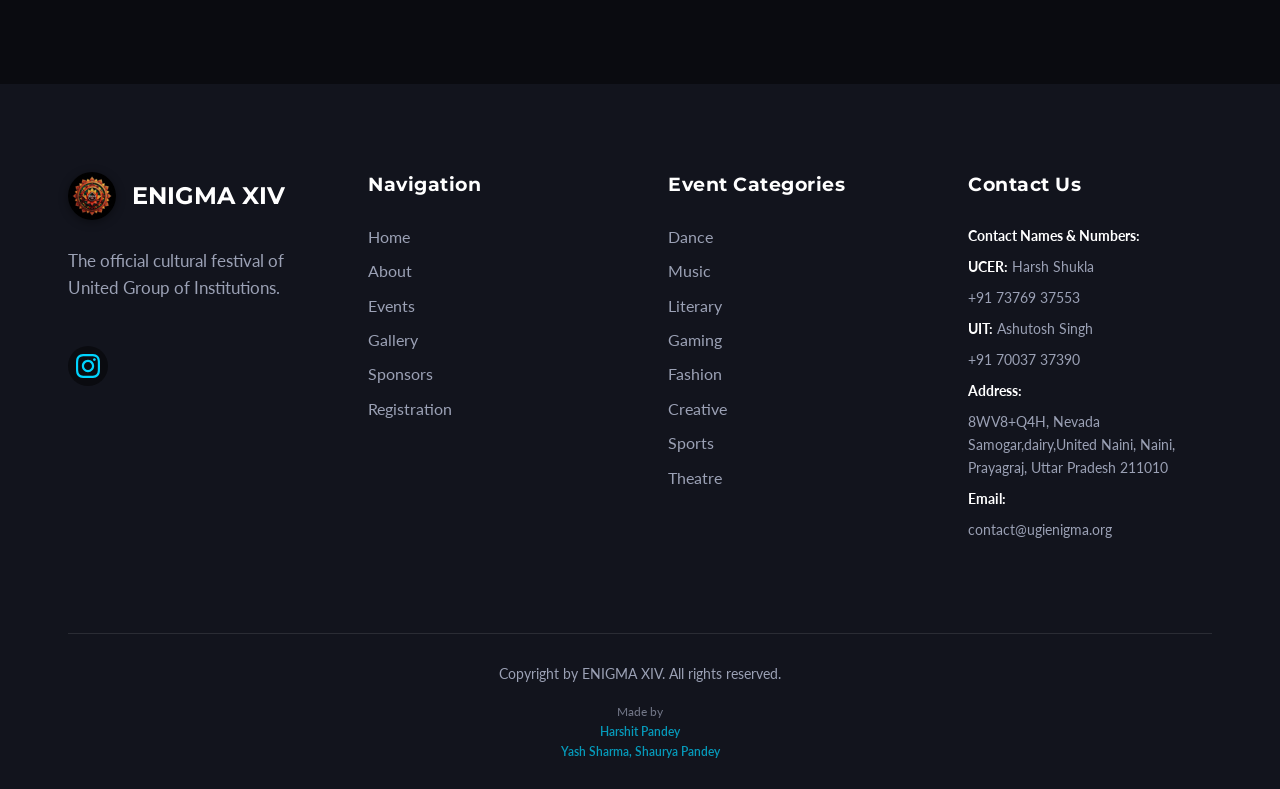
==== commit 692b5db6: "Replace hero video with YouTube iframe embed while keeping exact full-bleed dimensions" ====
--- a/enigma13/index.html
+++ b/enigma13/index.html
@@ -98,9 +98,15 @@
         <!-- Hero Section -->
         <section class="hero-section" id="hero">
             <div class="hero-background">
-                <video class="hero-video" autoplay loop muted playsinline webkit-playsinline preload="auto">
-                    <source src="assets/home screen video.mp4" type="video/mp4">
-                </video>
+                <iframe 
+                    class="hero-video" 
+                    src="https://www.youtube.com/embed/eqGmeskL51E?autoplay=1&mute=1&loop=1&playlist=eqGmeskL51E&controls=0&showinfo=0&rel=0&iv_load_policy=3&disablekb=1&modestbranding=1&playsinline=1&enablejsapi=1" 
+                    title="ENIGMA Fest Video" 
+                    frameborder="0" 
+                    allow="accelerometer; autoplay; clipboard-write; encrypted-media; gyroscope; picture-in-picture; web-share" 
+                    referrerpolicy="strict-origin-when-cross-origin" 
+                    allowfullscreen>
+                </iframe>
                 <div class="hero-overlay"></div>
             </div>
             <div class="hero-content fade-in">
--- a/enigma13/css/home.css
+++ b/enigma13/css/home.css
@@ -26,13 +26,32 @@
 
 .hero-video {
     position: absolute;
-    inset: 0;
-    width: 100%;
-    height: 100%;
+    top: 50%;
+    left: 50%;
+    width: 100vw;
+    height: 100vh;
+    min-width: 100%;
+    min-height: 100%;
+    transform: translate(-50%, -50%);
     object-fit: cover;
+    border: none;
     z-index: 1;
     pointer-events: none;
     filter: brightness(0.85) saturate(1.1);
+}
+
+@media (min-aspect-ratio: 16/9) {
+    .hero-video {
+        width: 100vw;
+        height: 56.25vw;
+    }
+}
+
+@media (max-aspect-ratio: 16/9) {
+    .hero-video {
+        width: 177.78vh;
+        height: 100vh;
+    }
 }
 
 .hero-overlay {
